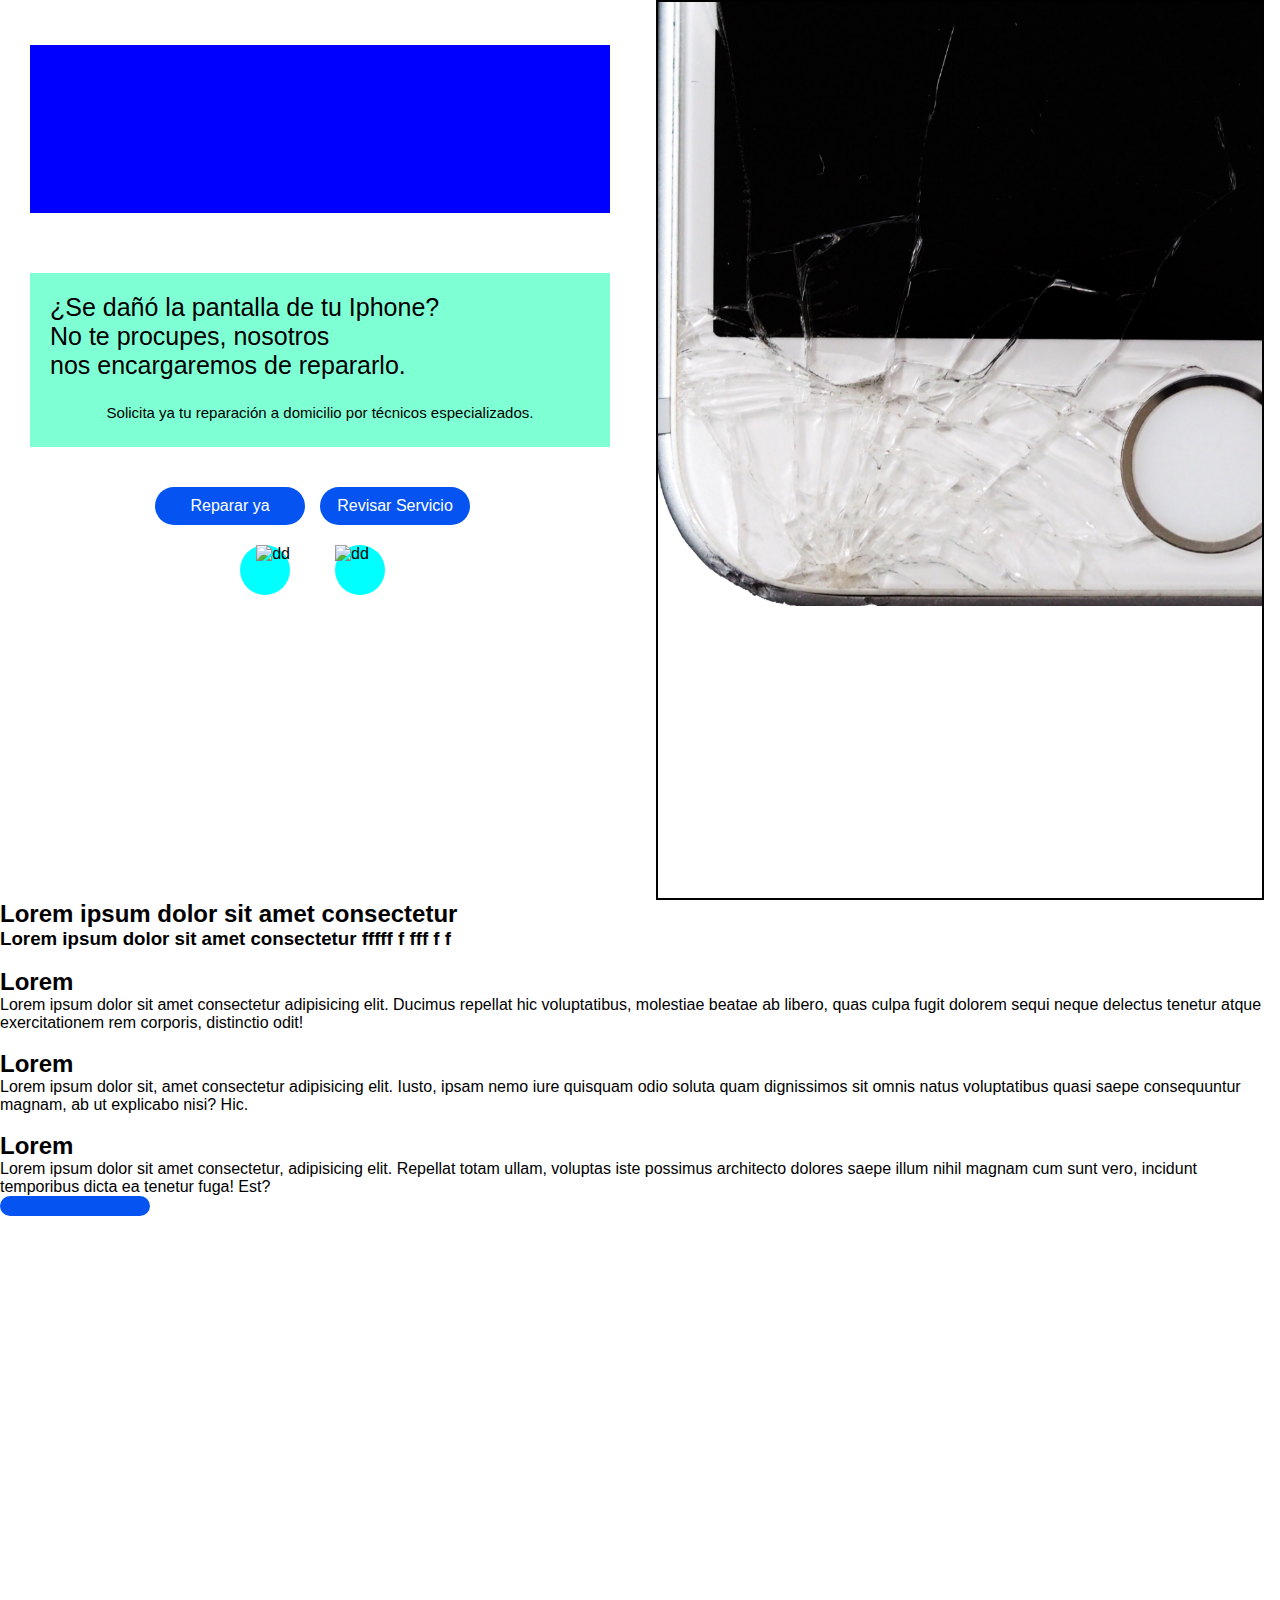
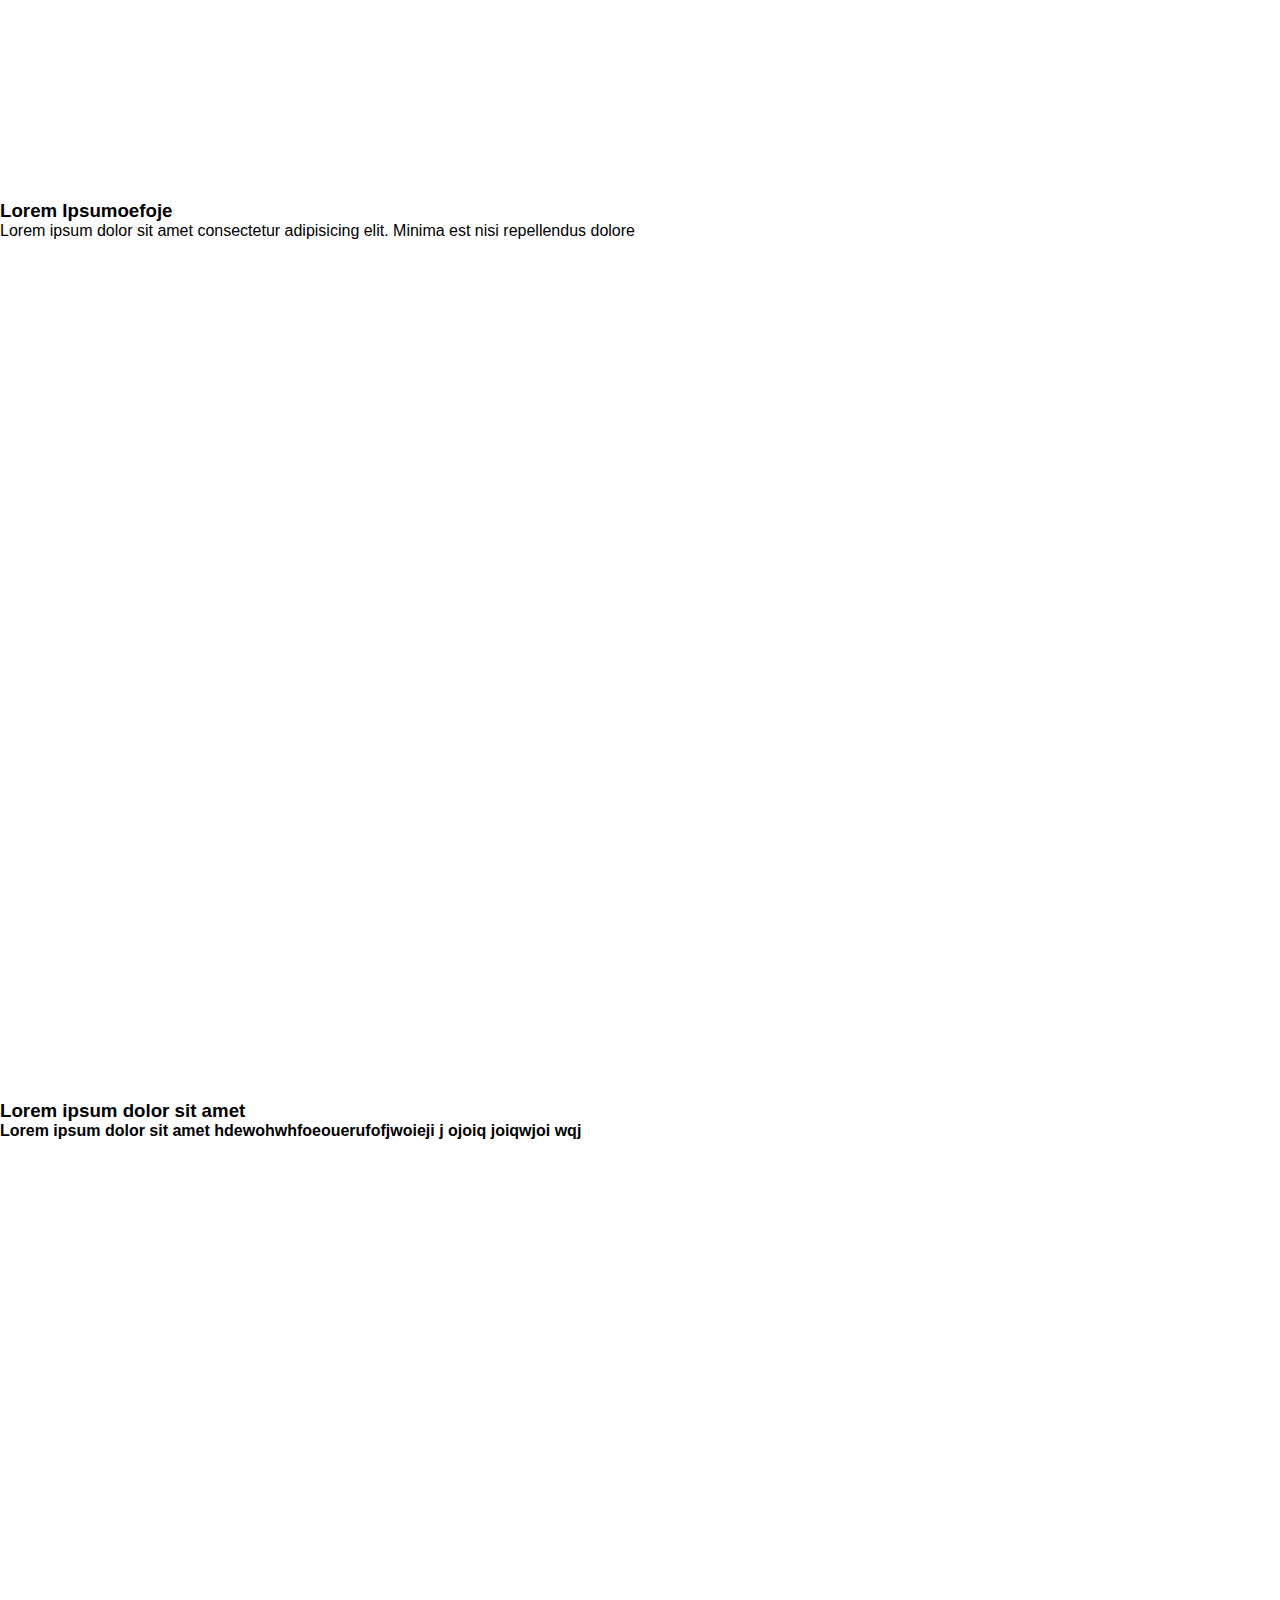
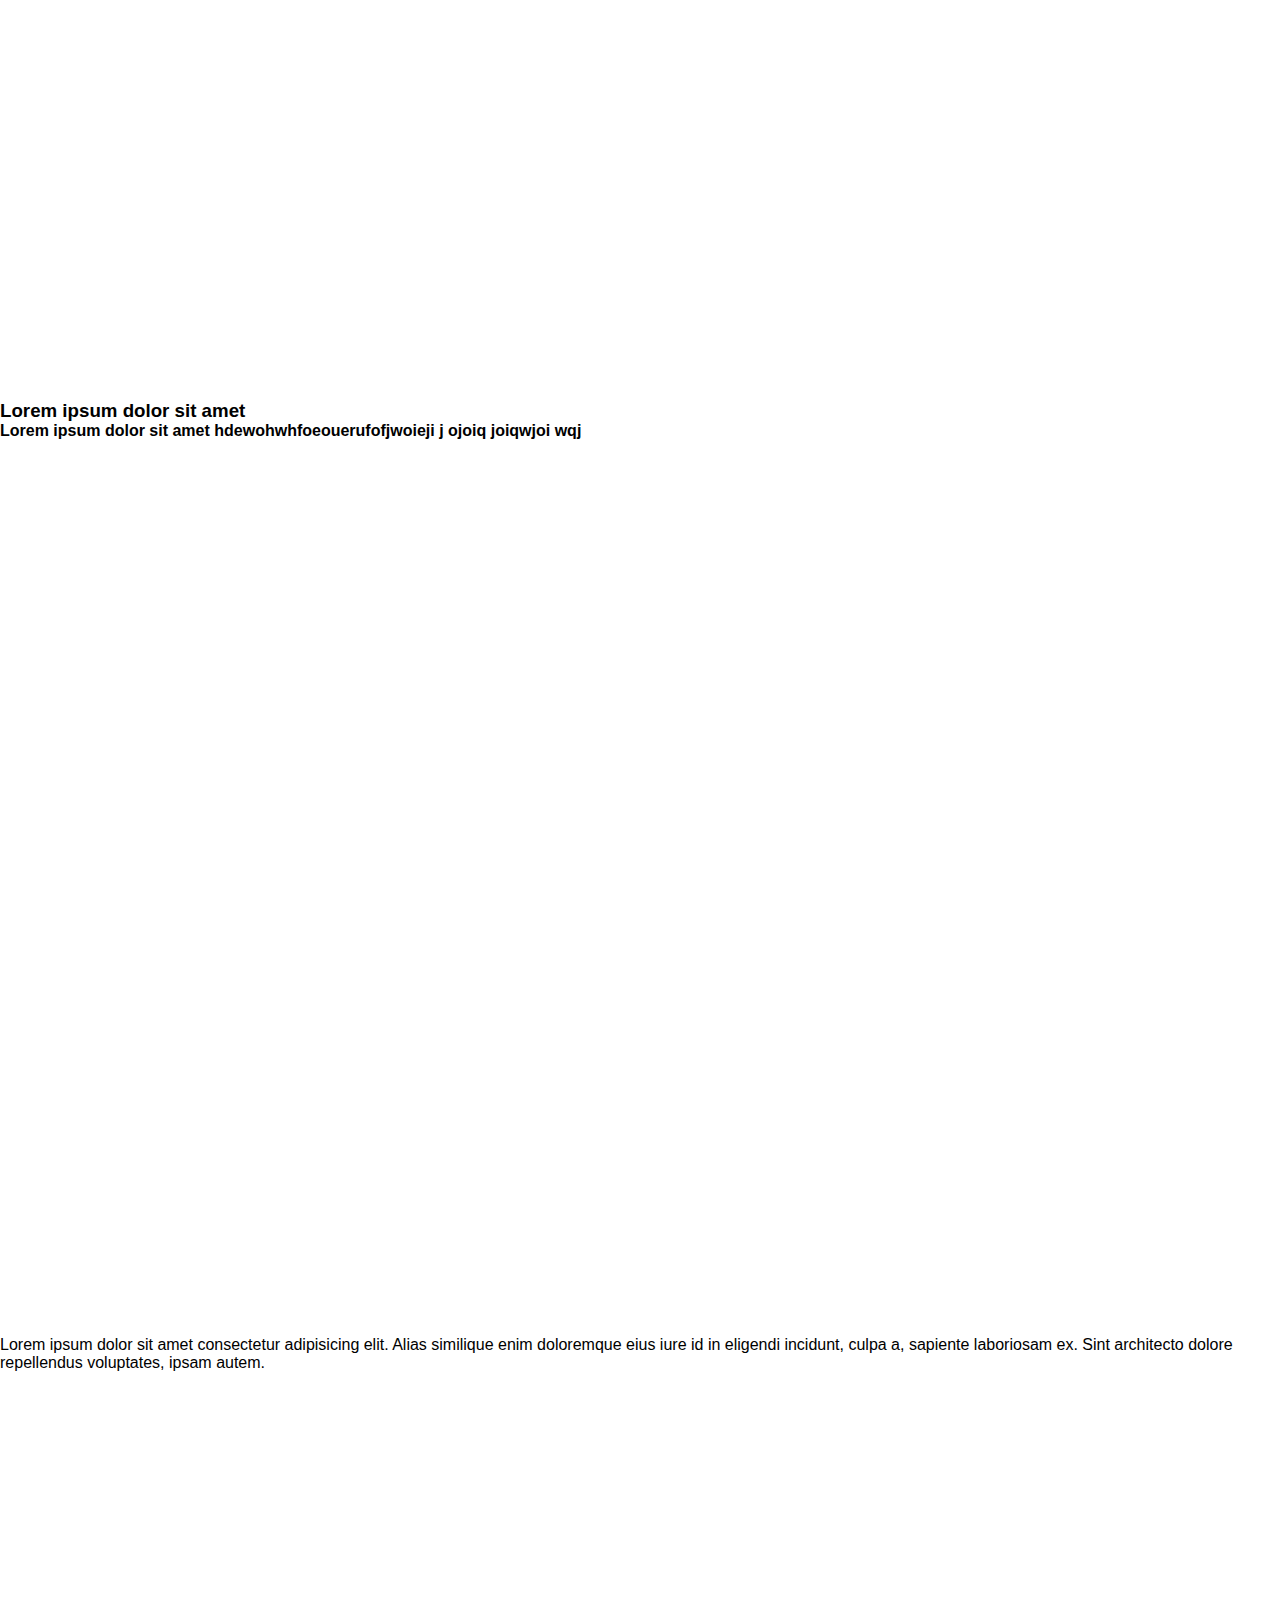
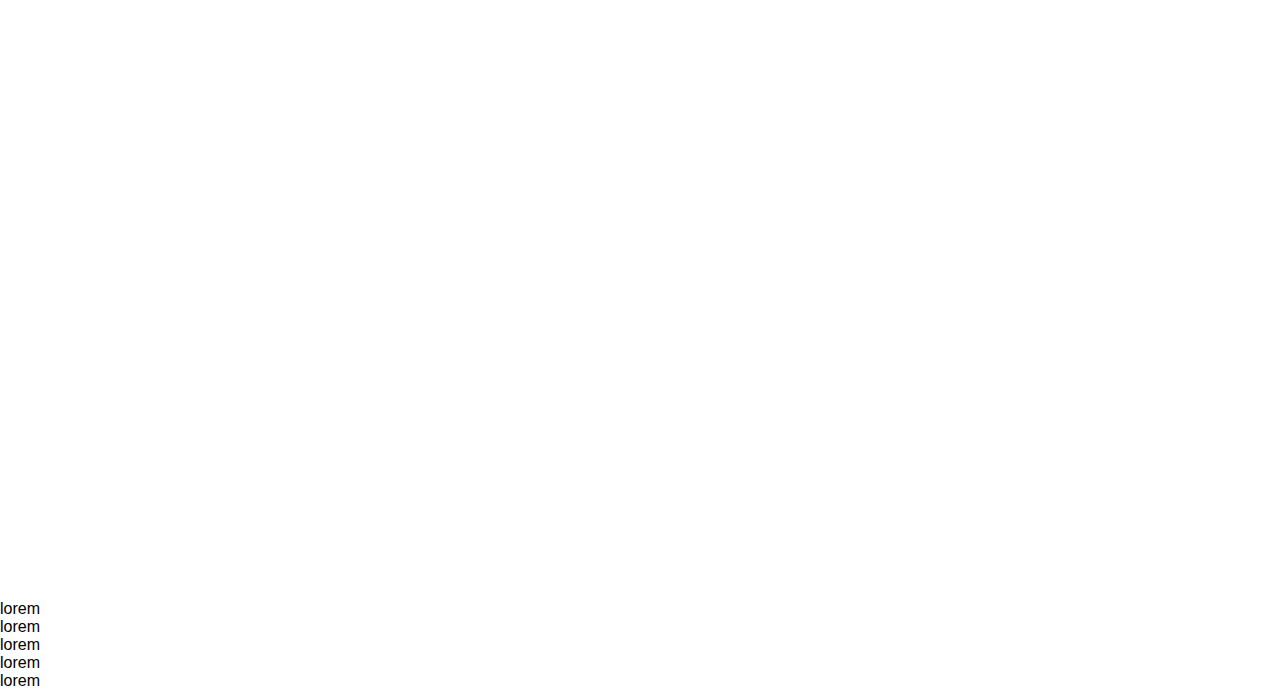
==== index.html @ b8f5bb72 "Maquetación Landing Page" ====
<!DOCTYPE html>
<html lang="en">
<head>
    <meta charset="UTF-8">
    <meta name="viewport" content="width=device-width, initial-scale=1.0">
    <link rel="stylesheet" href="styles/styles.css">
    <title>Document</title>
</head>
<body>
    <main class="main">

        <!--BANNER-->
        <section id="home" class="home">
            <article class="home_texto">
                <div class="logo">
                    <img src="images/RepairExpress_ResourcesStudents/" alt="">
                </div>
                <div class="presentacion">
                    <p>¿Se dañó la pantalla de tu Iphone? <br> No te procupes, nosotros <br> nos encargaremos de repararlo.</p>
                    <br>
                    <p class="letra_pequeña">Solicita ya tu reparación a domicilio por técnicos especializados.</p>
                </div>
                <div class="home_hipervinculos">
                    <div class="hip1">
                        <a href="#">Reparar ya</a>
                        <div><img src="" alt="dd"></div>
                    </div>
                    <div class="hip2">
                        <a href="#">Revisar Servicio</a>
                        <div><img src="" alt="dd"></div>
                    </div>
                </div>
            </article>
            <article class="home_image">
                <div class="iphone_roto_container" >
                    <div class="iphone_roto responsive-image">
                        <img src="images/RepairExpress_ResourcesStudents/iPhoneTransparente.png" alt="Iphone Roto" class="iphone_roto">
                    </div>
                    
                </div>
            </article>
        </section>

        <!--SECCION 2-->
        <section id="steps" class="steps">
            <div class="texto">
                <h2>Lorem ipsum dolor sit amet consectetur </h2>
                <h3>Lorem ipsum dolor sit amet consectetur fffff f fff f f</h3>
            </div>
            <article>
                <div>
                    <div>
                        <div>
                            <img src="" alt="">
                        </div>
                        <h2>Lorem</h2>
                        <p>Lorem ipsum dolor sit amet consectetur adipisicing elit. Ducimus repellat hic voluptatibus, molestiae beatae ab libero, quas culpa fugit dolorem sequi neque delectus tenetur atque exercitationem rem corporis, distinctio odit!</p>
                    </div>
                    <div>
                        <div>
                            <img src="" alt="">
                        </div>
                        <h2>Lorem</h2>
                        <p>Lorem ipsum dolor sit, amet consectetur adipisicing elit. Iusto, ipsam nemo iure quisquam odio soluta quam dignissimos sit omnis natus voluptatibus quasi saepe consequuntur magnam, ab ut explicabo nisi? Hic.</p>
                    </div>
                    <div>
                        <div>
                            <img src="" alt="">
                        </div>
                        <h2>Lorem</h2>
                        <p>Lorem ipsum dolor sit amet consectetur, adipisicing elit. Repellat totam ullam, voluptas iste possimus architecto dolores saepe illum nihil magnam cum sunt vero, incidunt temporibus dicta ea tenetur fuga! Est?</p>
                    </div>
                </div>
                <div>
                    <a href="#"></a>
                </div>
            </article>
        </section>

        <!--SECCION 3-->
        <section id="movil" class="movil">
            <div>
                <h3>Lorem Ipsumoefoje</h3>
                <p>Lorem ipsum dolor sit amet consectetur adipisicing elit. Minima est nisi repellendus dolore</p>
            </div>
        </section>

        <!--SECCION 4-->
        <section id="precios" class="precios">
            <div>
                <h3>Lorem ipsum dolor sit amet</h3>
                <h4>Lorem ipsum dolor sit amet hdewohwhfoeouerufofjwoieji j ojoiq joiqwjoi wqj</h4>
            </div>
            <article>
                <div>
                    <h3></h3>
                    <div><img src="" alt=""></div>
                    <h4></h4>
                    <h3></h3>
                </div>
                <div>
                    <h3></h3>
                    <div><img src="" alt=""></div>
                    <h4></h4>
                    <h3></h3>
                </div>
                <div>
                    <h3></h3>
                    <div><img src="" alt=""></div>
                    <h4></h4>
                    <h3></h3>
                </div>
            </article>
        </section>

        <!--SECCION 5-->
        <section id="dispositivos" class="dispositivos">
            <div>
                <h3>Lorem ipsum dolor sit amet</h3>
                <h4>Lorem ipsum dolor sit amet hdewohwhfoeouerufofjwoieji j ojoiq joiqwjoi wqj</h4>
            </div>
            <article>
                <div>
                    <div><img src="" alt=""></div>
                    <h3></h3>
                </div>
                <div>
                    <div><img src="" alt=""></div>
                    <h3></h3>
                </div>
                <div>
                    <div><img src="" alt=""></div>
                    <h3></h3>
                </div>
            </article>
        </section>

        <!--SECCION 6-->
        <section id="flag" class="flag">
            <div>
                <h3></h3>
            </div>
            <div>
                <div><img src="" alt=""></div>
                <div><img src="" alt=""></div>
            </div>
            <div>
                <p>Lorem ipsum dolor sit amet consectetur adipisicing elit. Alias similique enim doloremque eius iure id in eligendi incidunt, culpa a, sapiente laboriosam ex. Sint architecto dolore repellendus voluptates, ipsam autem.</p>
            </div>
        </section>
        <footer>
            <ul>
                <li>lorem</li>
                <li>lorem</li>
                <li>lorem</li>
                <li>lorem</li>
                <li>lorem</li>
            </ul>
        </footer>
    </main>
    
</body>
</html>
---- styles/styles.css ----
*{
    margin: 0;
    padding: 0;
    box-sizing: border-box;
    font-family: 'Gill Sans', 'Gill Sans MT', Calibri, 'Trebuchet MS', sans-serif;
}
/* Tamaño del main */
.main{
    width: 100%;
    height: 100%;
}

.main section{
    height: 100vh;
}

.home{
    display: grid;
    grid-template-columns: repeat(auto-fit, minmax(350px, 1fr));
}

.home .home_texto{
    margin: 10px;
    padding: 20px;
}

.home_texto .logo{
    background-color: blue;
    height: 20%;
    margin: 15px auto;
    margin-bottom: 60px;
}

.presentacion{
    background-color: aquamarine;
    margin: 20px auto;
    padding: 20px;
}

.presentacion p{
    font-size: 25px;
    line-height: 29px;
}

.presentacion .letra_pequeña {
    text-align: center;
    font-size: 15px;
}

.home_hipervinculos{
    display: flex;
    justify-content: center;
    align-items: center;
    padding: 20px 0px;
}

.home_hipervinculos .hip1 {
    display: flex;
    flex-direction: column;
    align-items: flex-end;
    text-align: right;
}
.home_hipervinculos .hip2{
    padding: 0px 15px;
}



a{
    display: flex;
    flex-direction: column;
    justify-content: right;
    background-color: #0554F2;
    padding: 10px 15px;
    width: 150px;
    margin-bottom: 20px;
    text-align: center;
    border-radius: 30px;

    text-decoration: none;
    color: #fff;
}

.hip1 div, .hip2 div{
    background-color: aqua;
    width: 50px;
    height: 50px;
    margin: 0px 15px;
    border-radius: 50%;
}

.home_image div{
    height: 100%;
    border: 1px solid black;
    
}

.iphone_roto_container {
    width: 95%;
    margin: 0 auto; /* Centra el contenedor horizontalmente */
}

.iphone_roto.responsive-image {
    position: relative;
    width: 100%;
    
    padding-bottom: calc(100% * 0);
    overflow: hidden;
}

.iphone_roto.responsive-image img {
    position: absolute;
    top: 0;
    left: 0;
    width: 100%;
    height: auto;
}

/* Control de imágenes por secciones */


.logo img{
    height: 100%;
}

.hip1 img, .hip2 img{
    height: 100%;
    width: 100%;
}

.iphone_roto{
    width: 95%;
}
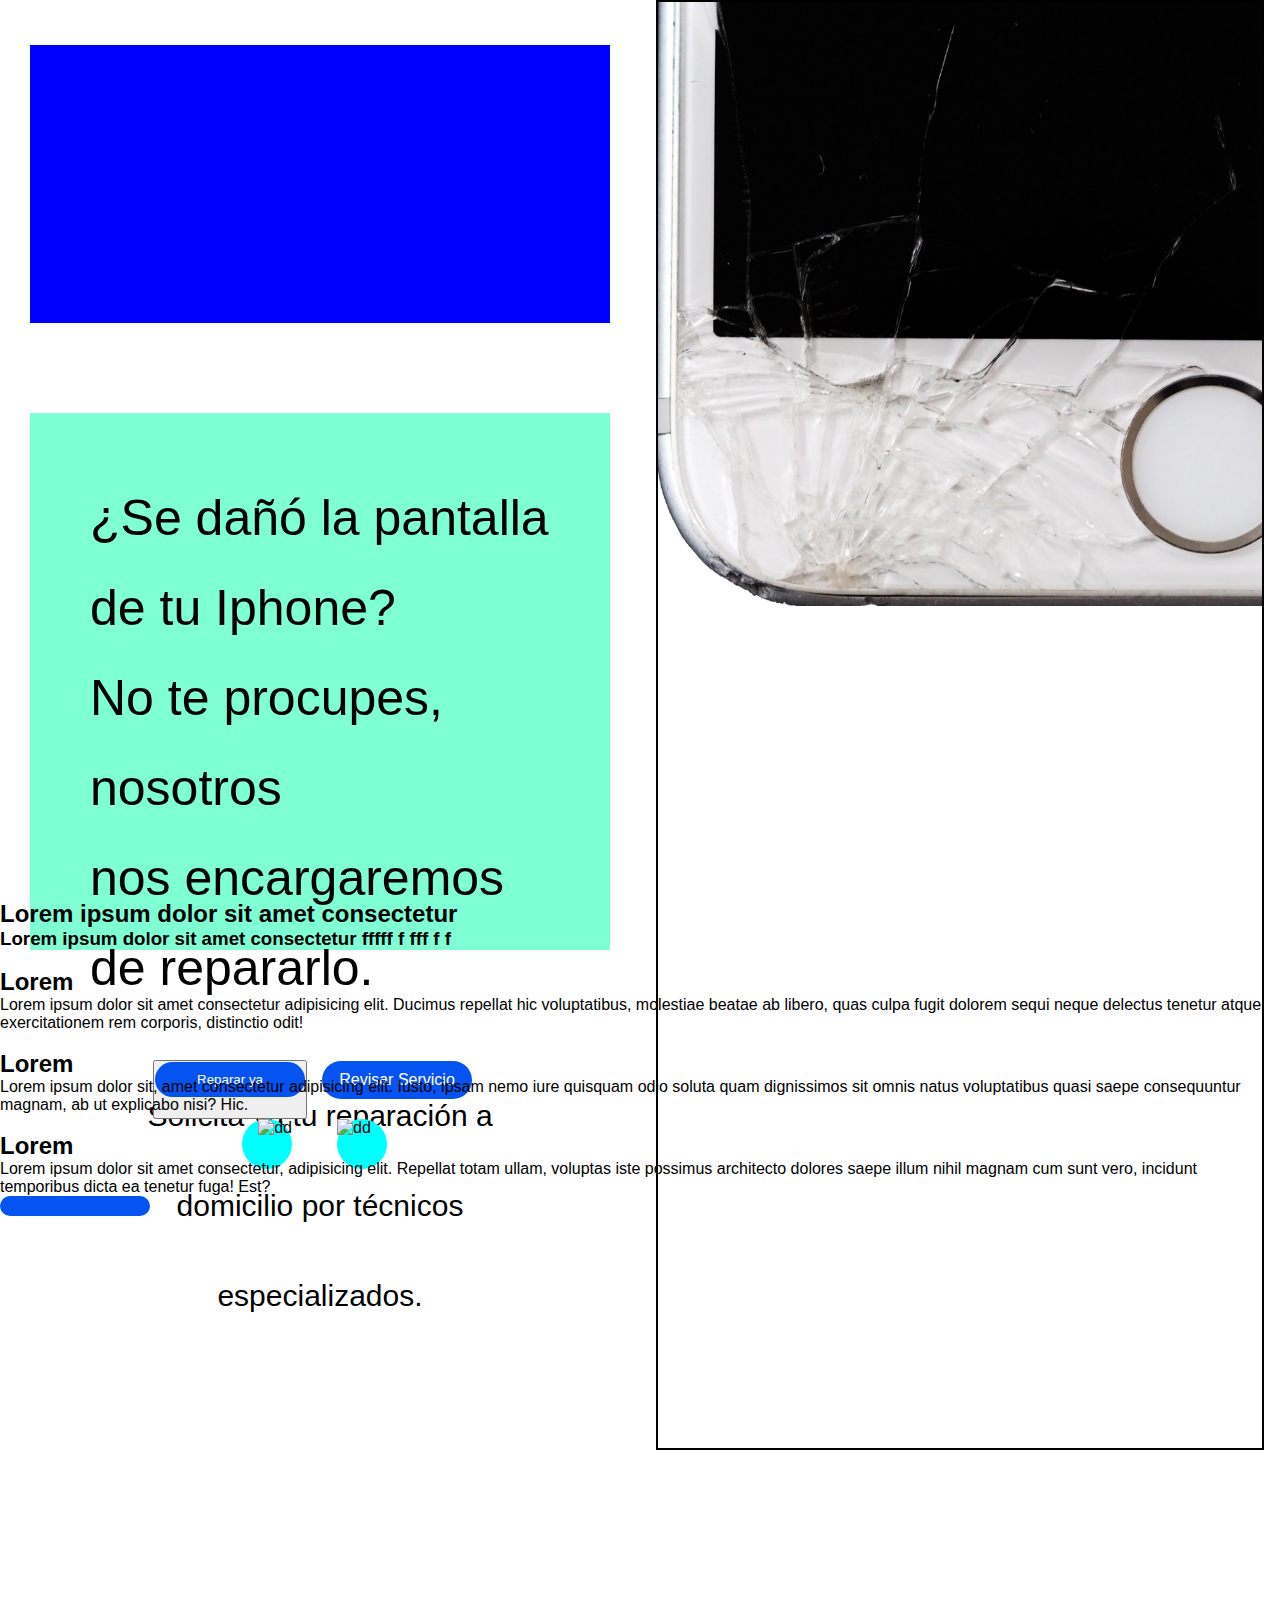
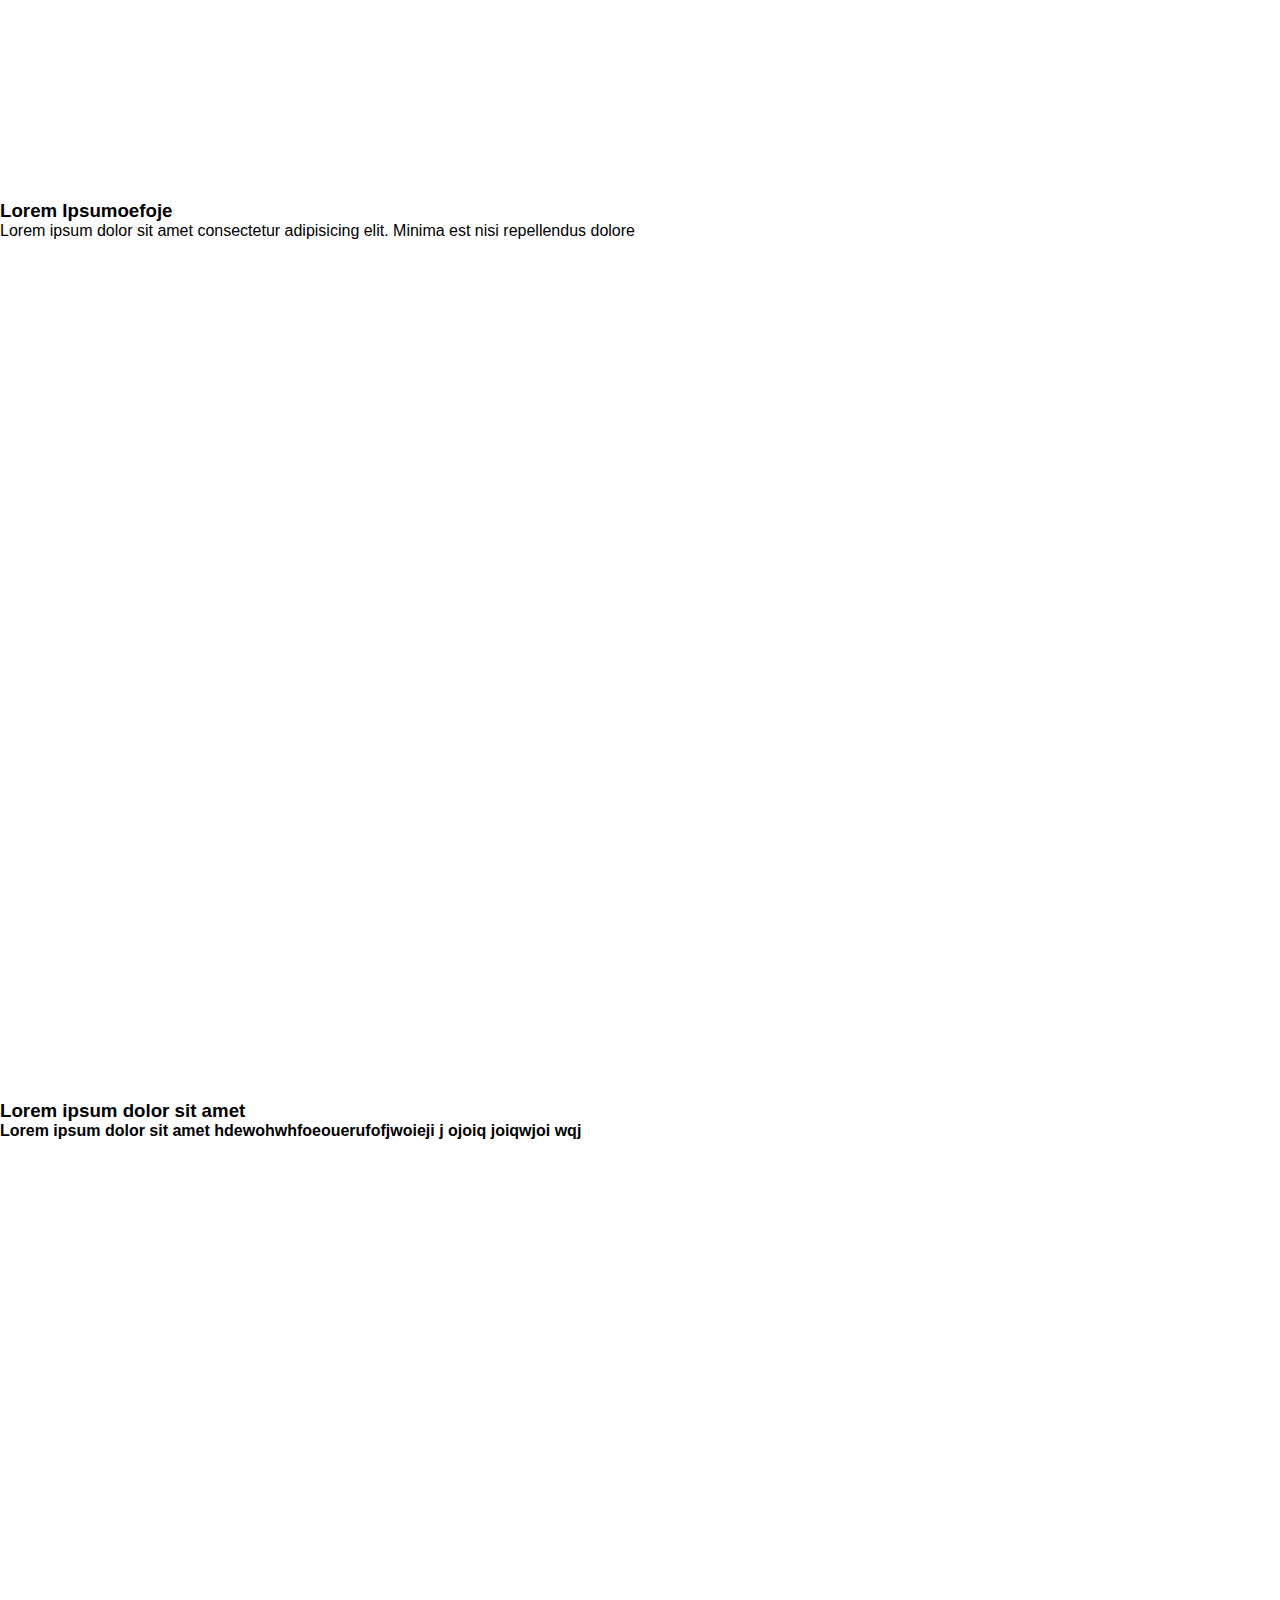
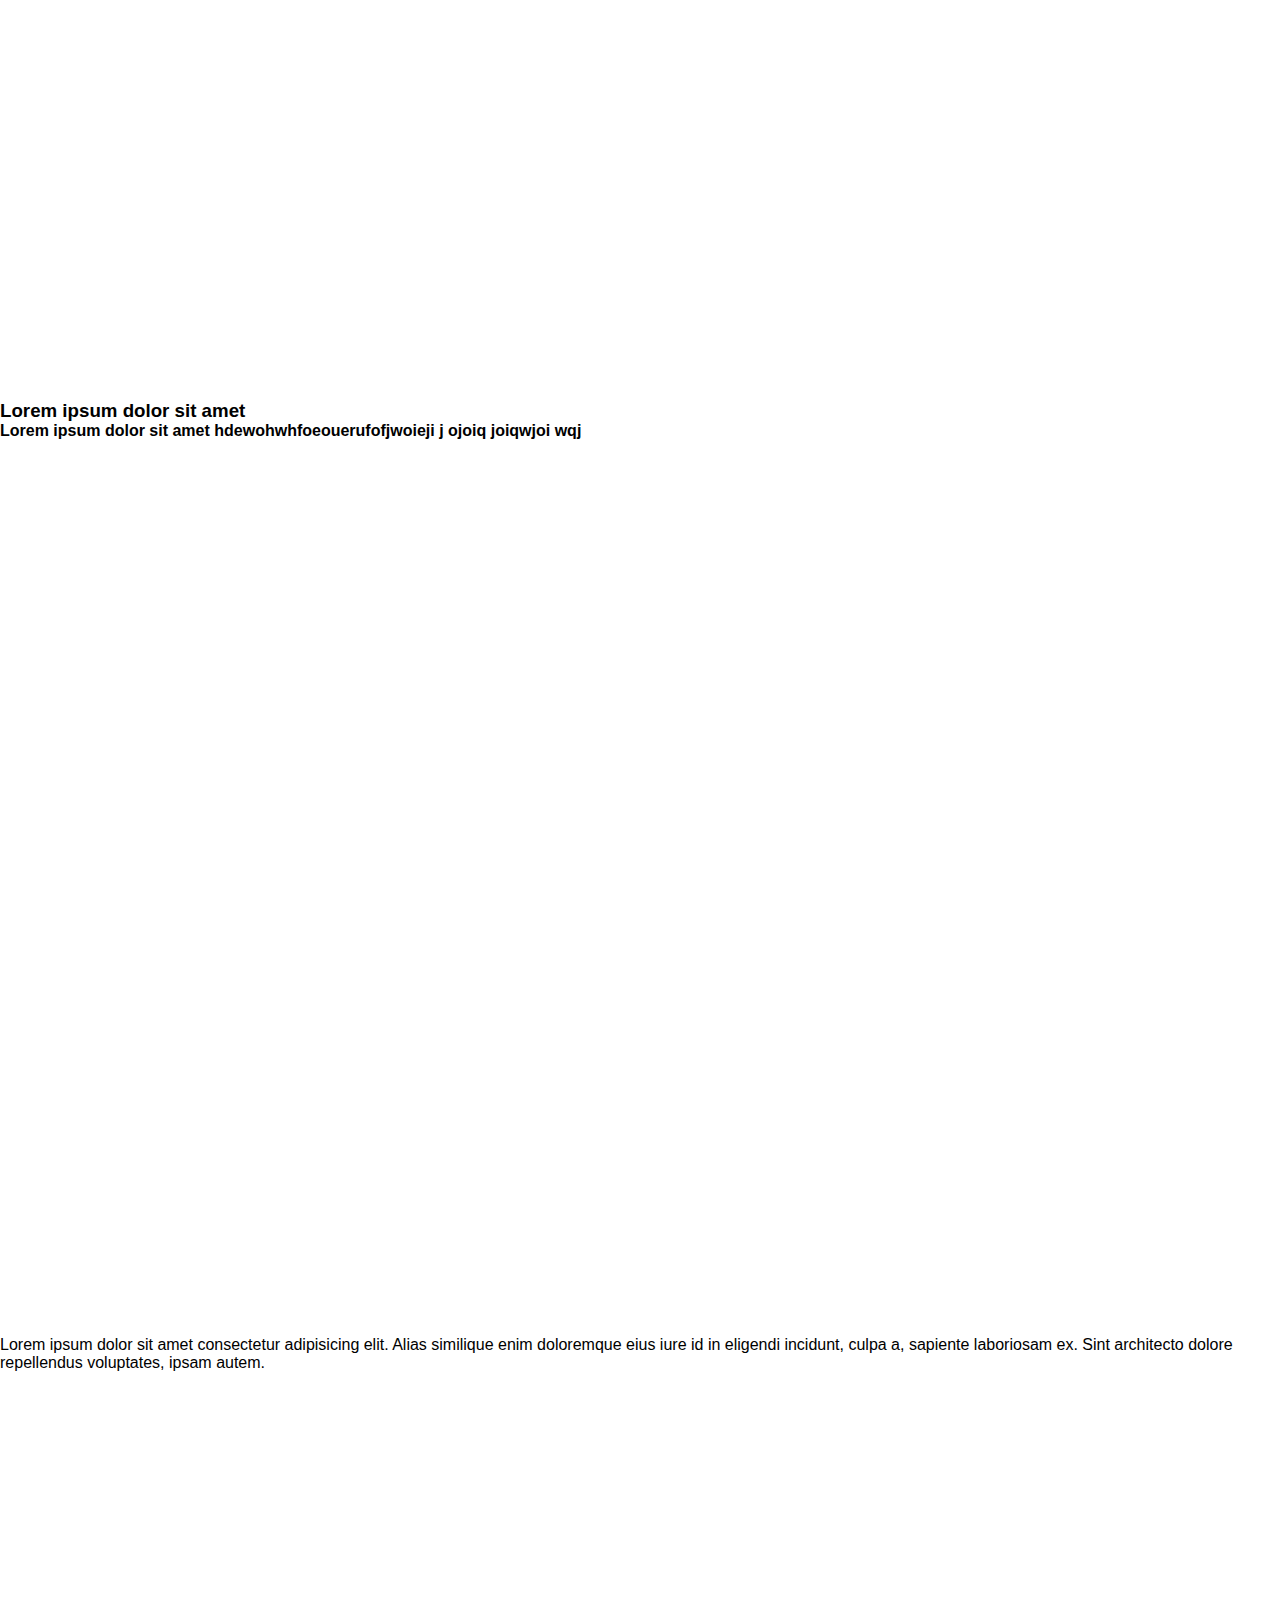
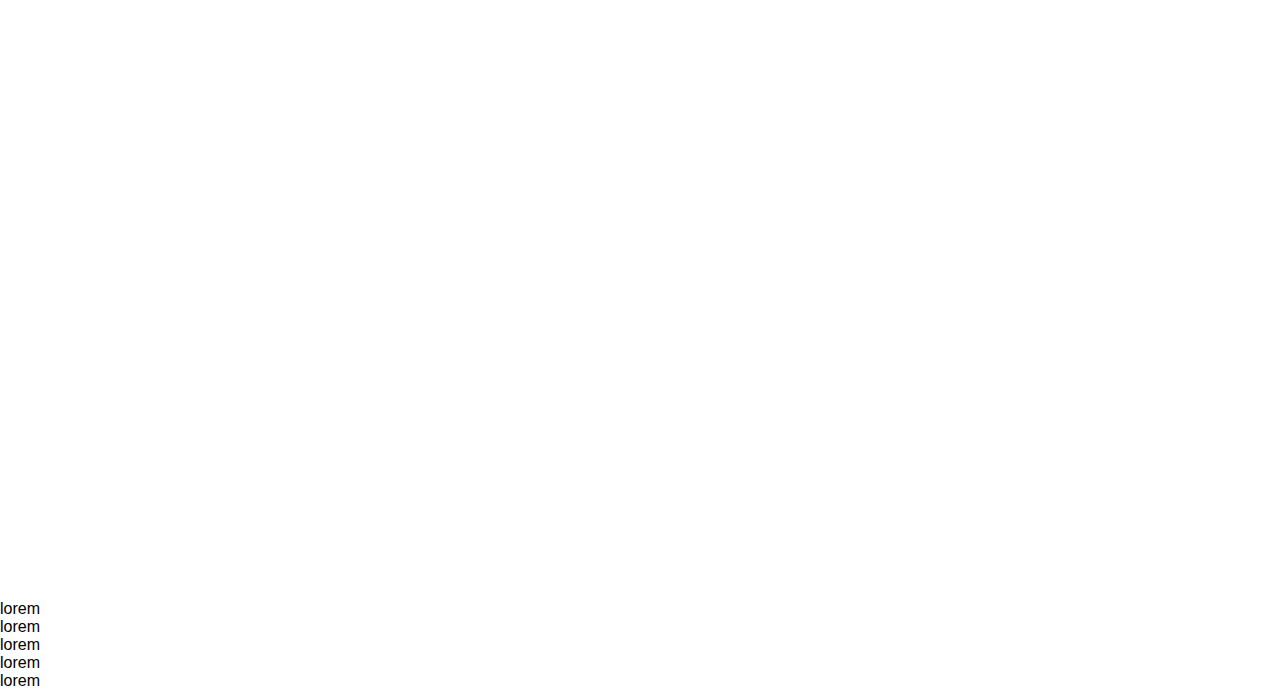
==== commit 0deb0295: "cambios" ====
--- a/index.html
+++ b/index.html
@@ -22,7 +22,8 @@
                 </div>
                 <div class="home_hipervinculos">
                     <div class="hip1">
-                        <a href="#">Reparar ya</a>
+                        <button><a href="#">Reparar ya</a></button>
+                        
                         <div><img src="" alt="dd"></div>
                     </div>
                     <div class="hip2">
--- a/styles/styles.css
+++ b/styles/styles.css
@@ -32,19 +32,23 @@
 }
 
 .presentacion{
+    box-sizing: content-box;
     background-color: aquamarine;
-    margin: 20px auto;
-    padding: 20px;
+    margin: 90px auto;
+    height: 30%;
+    padding: 60px;
+    
 }
 
 .presentacion p{
-    font-size: 25px;
-    line-height: 29px;
+    font-size: 50px;
+    line-height: 90px;
 }
 
 .presentacion .letra_pequeña {
     text-align: center;
-    font-size: 15px;
+    font-size: 30px;
+    padding: 40px;
 }
 
 .home_hipervinculos{
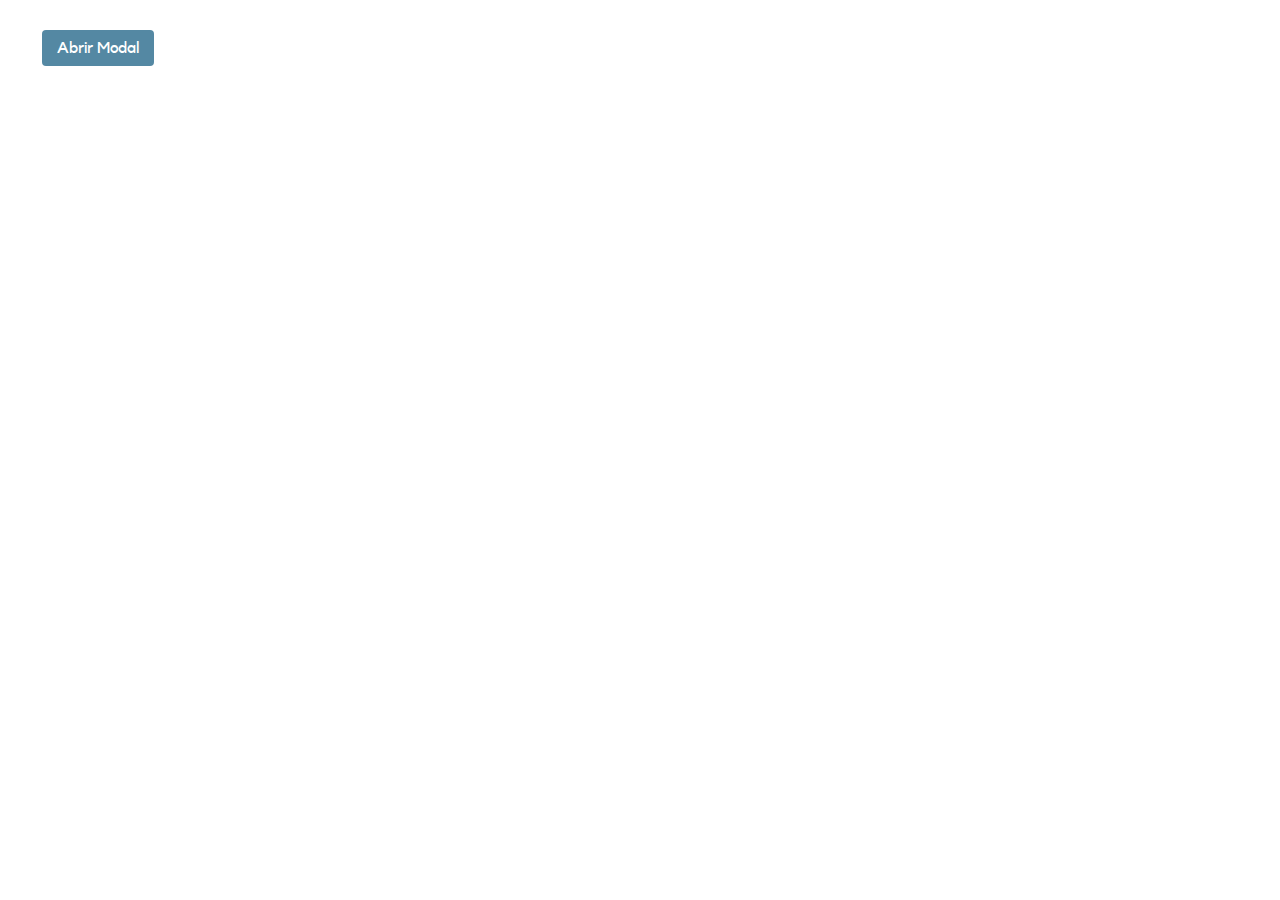
==== commit 8e15d3bb: "popup" ====
--- a/index.html
+++ b/index.html
@@ -4,161 +4,56 @@
     <meta charset="UTF-8">
     <meta name="viewport" content="width=device-width, initial-scale=1.0">
     <link rel="stylesheet" href="styles/styles.css">
+    <link href='https://unpkg.com/boxicons@2.1.4/css/boxicons.min.css' rel='stylesheet'>
     <title>Document</title>
 </head>
 <body>
-    <main class="main">
+    <!-- Boton -->
+    <div class="boton-modal">
+        <label for="btn-modal">
+            Abrir Modal
+        </label>
+    </div>
+    <!-- FIn del boton -->
+    <!-- Ventana modal -->
+    <input type="checkbox" id="btn-modal">
+    <div class="container-modal">
+        <div class="content-modal">
+            <div class="btn-cerrar">
+                <label for="btn-modal"><i class='bx bx-exit' style='color:#080808'  ></i></label>
+            </div>
+            <div class="logo-repair"><img src="images/logo-repair-express.png" alt=""></div>
+            <div><h2>Por favor ingresa tu Repair Express ID</h2></div>
+            <div>
+                <form class="formulario" action="#" method="POST">
+                    <div class="form-group">
+                        <label for="number-id">Repair Express ID:</label>
+                        <input type="text" id="number-id" name="number-id" required>
+                    </div>
+                    <div class="form-group">
+                        <label for="pass">Contraseña:</label>
+                        <input type="password" id="pass" name="password" minlength="8" required />
+                    </div>
+                </form>
+            </div>
+            <div class="buttons">
+                <button><a href="#" class="ingresar">Ingresar</a></button>
+                <button><a href="#" class="registrarse">Registrarse</a></button>
+            </div>
+            <hr>
+            <footer>
+                
+                <h6>También puedes utilizar</h6>
+                <div class="icons">
+                    <div>G</div>
+                    <div>F</div>
+                    <div>A</div>
+                </div>
+            </footer>
+            
+            
 
-        <!--BANNER-->
-        <section id="home" class="home">
-            <article class="home_texto">
-                <div class="logo">
-                    <img src="images/RepairExpress_ResourcesStudents/" alt="">
-                </div>
-                <div class="presentacion">
-                    <p>¿Se dañó la pantalla de tu Iphone? <br> No te procupes, nosotros <br> nos encargaremos de repararlo.</p>
-                    <br>
-                    <p class="letra_pequeña">Solicita ya tu reparación a domicilio por técnicos especializados.</p>
-                </div>
-                <div class="home_hipervinculos">
-                    <div class="hip1">
-                        <button><a href="#">Reparar ya</a></button>
-                        
-                        <div><img src="" alt="dd"></div>
-                    </div>
-                    <div class="hip2">
-                        <a href="#">Revisar Servicio</a>
-                        <div><img src="" alt="dd"></div>
-                    </div>
-                </div>
-            </article>
-            <article class="home_image">
-                <div class="iphone_roto_container" >
-                    <div class="iphone_roto responsive-image">
-                        <img src="images/RepairExpress_ResourcesStudents/iPhoneTransparente.png" alt="Iphone Roto" class="iphone_roto">
-                    </div>
-                    
-                </div>
-            </article>
-        </section>
-
-        <!--SECCION 2-->
-        <section id="steps" class="steps">
-            <div class="texto">
-                <h2>Lorem ipsum dolor sit amet consectetur </h2>
-                <h3>Lorem ipsum dolor sit amet consectetur fffff f fff f f</h3>
-            </div>
-            <article>
-                <div>
-                    <div>
-                        <div>
-                            <img src="" alt="">
-                        </div>
-                        <h2>Lorem</h2>
-                        <p>Lorem ipsum dolor sit amet consectetur adipisicing elit. Ducimus repellat hic voluptatibus, molestiae beatae ab libero, quas culpa fugit dolorem sequi neque delectus tenetur atque exercitationem rem corporis, distinctio odit!</p>
-                    </div>
-                    <div>
-                        <div>
-                            <img src="" alt="">
-                        </div>
-                        <h2>Lorem</h2>
-                        <p>Lorem ipsum dolor sit, amet consectetur adipisicing elit. Iusto, ipsam nemo iure quisquam odio soluta quam dignissimos sit omnis natus voluptatibus quasi saepe consequuntur magnam, ab ut explicabo nisi? Hic.</p>
-                    </div>
-                    <div>
-                        <div>
-                            <img src="" alt="">
-                        </div>
-                        <h2>Lorem</h2>
-                        <p>Lorem ipsum dolor sit amet consectetur, adipisicing elit. Repellat totam ullam, voluptas iste possimus architecto dolores saepe illum nihil magnam cum sunt vero, incidunt temporibus dicta ea tenetur fuga! Est?</p>
-                    </div>
-                </div>
-                <div>
-                    <a href="#"></a>
-                </div>
-            </article>
-        </section>
-
-        <!--SECCION 3-->
-        <section id="movil" class="movil">
-            <div>
-                <h3>Lorem Ipsumoefoje</h3>
-                <p>Lorem ipsum dolor sit amet consectetur adipisicing elit. Minima est nisi repellendus dolore</p>
-            </div>
-        </section>
-
-        <!--SECCION 4-->
-        <section id="precios" class="precios">
-            <div>
-                <h3>Lorem ipsum dolor sit amet</h3>
-                <h4>Lorem ipsum dolor sit amet hdewohwhfoeouerufofjwoieji j ojoiq joiqwjoi wqj</h4>
-            </div>
-            <article>
-                <div>
-                    <h3></h3>
-                    <div><img src="" alt=""></div>
-                    <h4></h4>
-                    <h3></h3>
-                </div>
-                <div>
-                    <h3></h3>
-                    <div><img src="" alt=""></div>
-                    <h4></h4>
-                    <h3></h3>
-                </div>
-                <div>
-                    <h3></h3>
-                    <div><img src="" alt=""></div>
-                    <h4></h4>
-                    <h3></h3>
-                </div>
-            </article>
-        </section>
-
-        <!--SECCION 5-->
-        <section id="dispositivos" class="dispositivos">
-            <div>
-                <h3>Lorem ipsum dolor sit amet</h3>
-                <h4>Lorem ipsum dolor sit amet hdewohwhfoeouerufofjwoieji j ojoiq joiqwjoi wqj</h4>
-            </div>
-            <article>
-                <div>
-                    <div><img src="" alt=""></div>
-                    <h3></h3>
-                </div>
-                <div>
-                    <div><img src="" alt=""></div>
-                    <h3></h3>
-                </div>
-                <div>
-                    <div><img src="" alt=""></div>
-                    <h3></h3>
-                </div>
-            </article>
-        </section>
-
-        <!--SECCION 6-->
-        <section id="flag" class="flag">
-            <div>
-                <h3></h3>
-            </div>
-            <div>
-                <div><img src="" alt=""></div>
-                <div><img src="" alt=""></div>
-            </div>
-            <div>
-                <p>Lorem ipsum dolor sit amet consectetur adipisicing elit. Alias similique enim doloremque eius iure id in eligendi incidunt, culpa a, sapiente laboriosam ex. Sint architecto dolore repellendus voluptates, ipsam autem.</p>
-            </div>
-        </section>
-        <footer>
-            <ul>
-                <li>lorem</li>
-                <li>lorem</li>
-                <li>lorem</li>
-                <li>lorem</li>
-                <li>lorem</li>
-            </ul>
-        </footer>
-    </main>
-    
+        </div>
+    </div>
 </body>
 </html>--- a/styles/styles.css
+++ b/styles/styles.css
@@ -1,137 +1,192 @@
+@font-face {
+    font-family: "kollet";
+    src: url(../font/Kollektif.ttf);
+}
+
 *{
     margin: 0;
     padding: 0;
     box-sizing: border-box;
-    font-family: 'Gill Sans', 'Gill Sans MT', Calibri, 'Trebuchet MS', sans-serif;
-}
-/* Tamaño del main */
-.main{
-    width: 100%;
-    height: 100%;
+    font-family: "kollet";
 }
 
-.main section{
-    height: 100vh;
+body{
+    background-color: "efefef";
 }
 
-.home{
-    display: grid;
-    grid-template-columns: repeat(auto-fit, minmax(350px, 1fr));
+.boton-modal{
+    padding: 40px;
+    background-color: #fff;
 }
 
-.home .home_texto{
-    margin: 10px;
-    padding: 20px;
+.boton-modal label{
+    padding: 10px 15px;
+    background-color: #5488a3;
+    color: #fff;
+    border-radius: 4px;
+    cursor: pointer;
+    transition: all 300ms ease;
 }
 
-.home_texto .logo{
-    background-color: blue;
-    height: 20%;
-    margin: 15px auto;
-    margin-bottom: 60px;
+.boton-modal label:hover{
+    background-color: #185E83;
 }
 
-.presentacion{
-    box-sizing: content-box;
-    background-color: aquamarine;
-    margin: 90px auto;
-    height: 30%;
-    padding: 60px;
-    
+#btn-modal{
+    display: none;
 }
 
-.presentacion p{
-    font-size: 50px;
-    line-height: 90px;
+.container-modal{
+    width: 100%;
+    height: 100vh;
+    position: fixed;
+    top: 0; left: 0;
+    background-color: rgba(144, 148, 150, 0.8);
+    display: none;
+    justify-content: center;
+    align-items: center;
+    z-index: 100;
 }
 
-.presentacion .letra_pequeña {
-    text-align: center;
-    font-size: 30px;
-    padding: 40px;
+#btn-modal:checked ~ .container-modal{
+    display: flex;
 }
 
-.home_hipervinculos{
+.content-modal{
+    width: 500px;
+    max-width: 60%; /* Cambiado para que el pop-up no ocupe toda la pantalla */
+    max-height: 100%; /* Agregado para limitar la altura */
+    padding: 20px;
+    background-color: #fff;
+    border-radius: 30px;
+    box-sizing: border-box;
+    overflow: auto;
+}
+
+.content-modal h2{
+    margin-bottom: 5px;
+    text-align: center;
+    font-size: 18px;
+}
+
+
+.content-modal .btn-cerrar{
+    width: 100%;
+    margin-top: 15px;
+    display: flex;
+    justify-content: flex-end;
+}
+
+.content-modal .btn-cerrar label{
+    padding: 10px 15px;
+    background-color: #ffffff;
+    color: #fff;
+    border-radius: 4px;
+    cursor: pointer;
+    transition: all 300ms ease;
+}
+
+.content-modal .btn-cerrar label:hover{
+    background-color: #185E83;
+}
+
+.formulario {
+    display: grid;
+    gap: 10px;
+    max-width: 480px;
+    margin: 0 auto;
+    padding: 20px;
+    padding-top: 10px;
+    border-radius: 30x;
+    background-color: #ffffff;
+}
+
+.form-group {
+    display: flex;
+    flex-direction: column;
+    font-size: 12px;
+}
+
+.buttons{
     display: flex;
     justify-content: center;
     align-items: center;
-    padding: 20px 0px;
 }
 
-.home_hipervinculos .hip1 {
+button a{
+    color: #fff;
+    text-decoration: none;
+    font-size: 16px
+}
+
+input,
+select{
+    padding: 12px;
+    border: 2px solid #ccc;
+    border-radius: 30px;
+}
+
+button {
+    width: 40%;
+    height: 40px;
+    padding: 0px 15px;
+    margin: 0px 15px;
+    cursor: pointer;
+    background-color: #0050f5;
+    color: white;
+    border: none;
+    border-radius: 30px;
+}
+
+button:hover {
+    background-color: #45a049;
+    /* Color del hover */
+}
+
+label{
+    margin: 5px 2px;
+}
+
+footer{
+    margin: 10px;
     display: flex;
     flex-direction: column;
-    align-items: flex-end;
-    text-align: right;
-}
-.home_hipervinculos .hip2{
-    padding: 0px 15px;
+    justify-content: center;
+    align-items: center;
 }
 
+hr{
+    margin-top: 20px;
+    border-color: #fbfffb;
 
+}
 
-a{
+footer .icons{
+    display: flex;
+    flex-direction: row;
+    margin: 10px;
+    justify-content: space-between;
+}
+
+footer .icons div{
+    border: 1px solid black;
+    margin: 10px;
+    height: 40px;
+    width: 40px;
+    border-radius: 50%;
+    text-align: center;
+}
+
+.content-modal .logo-repair{
+    height: 80px;
+    margin: 10px;
     display: flex;
     flex-direction: column;
-    justify-content: right;
-    background-color: #0554F2;
-    padding: 10px 15px;
-    width: 150px;
-    margin-bottom: 20px;
-    text-align: center;
-    border-radius: 30px;
-
-    text-decoration: none;
-    color: #fff;
+    align-items: center;
+    justify-content: center;
 }
 
-.hip1 div, .hip2 div{
-    background-color: aqua;
-    width: 50px;
-    height: 50px;
-    margin: 0px 15px;
-    border-radius: 50%;
-}
-
-.home_image div{
-    height: 100%;
-    border: 1px solid black;
-    
-}
-
-.iphone_roto_container {
-    width: 95%;
-    margin: 0 auto; /* Centra el contenedor horizontalmente */
-}
-
-.iphone_roto.responsive-image {
-    position: relative;
-    width: 100%;
-    
-    padding-bottom: calc(100% * 0);
+.logo-repair img{
+    width: 180px;
     overflow: hidden;
-}
-
-.iphone_roto.responsive-image img {
-    position: absolute;
-    top: 0;
-    left: 0;
-    width: 100%;
-    height: auto;
-}
-
-/* Control de imágenes por secciones */
-
-
-.logo img{
-    height: 100%;
-}
-
-.hip1 img, .hip2 img{
-    height: 100%;
-    width: 100%;
-}
-
-.iphone_roto{
-    width: 95%;
 }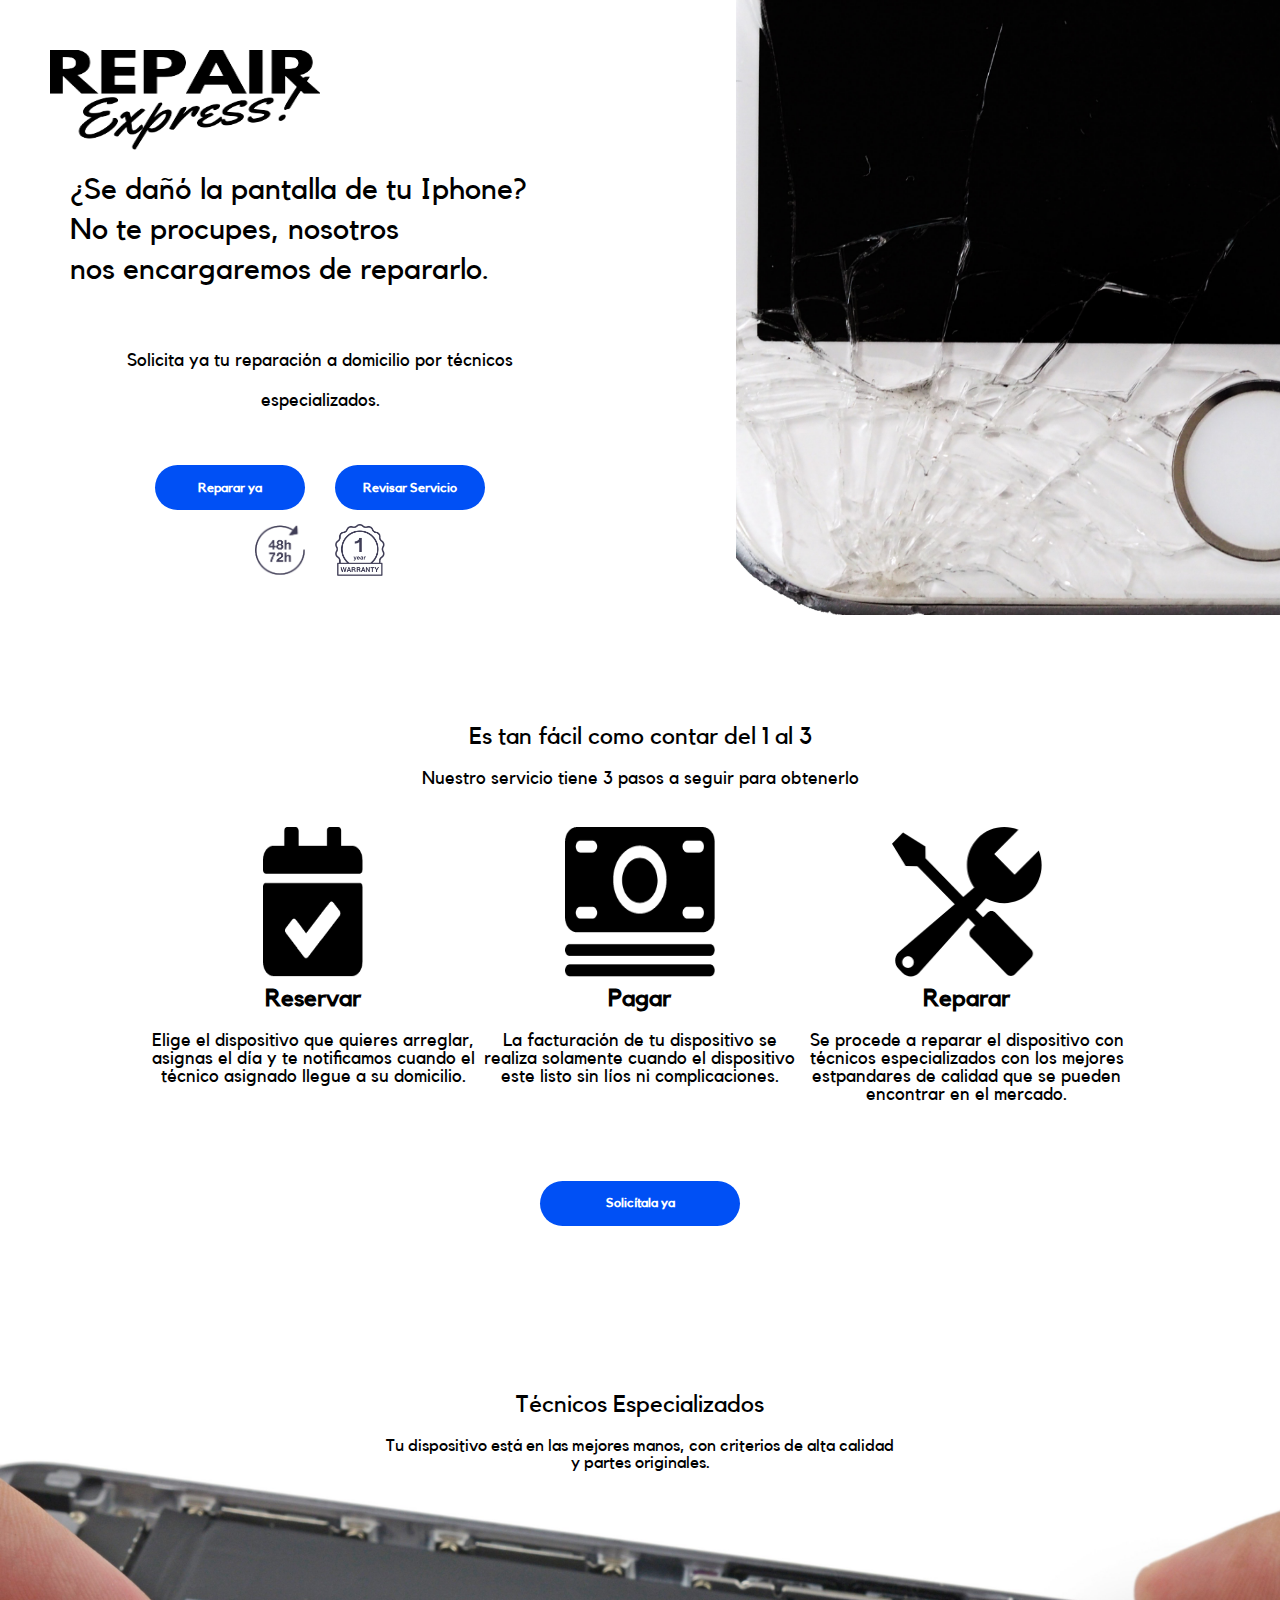
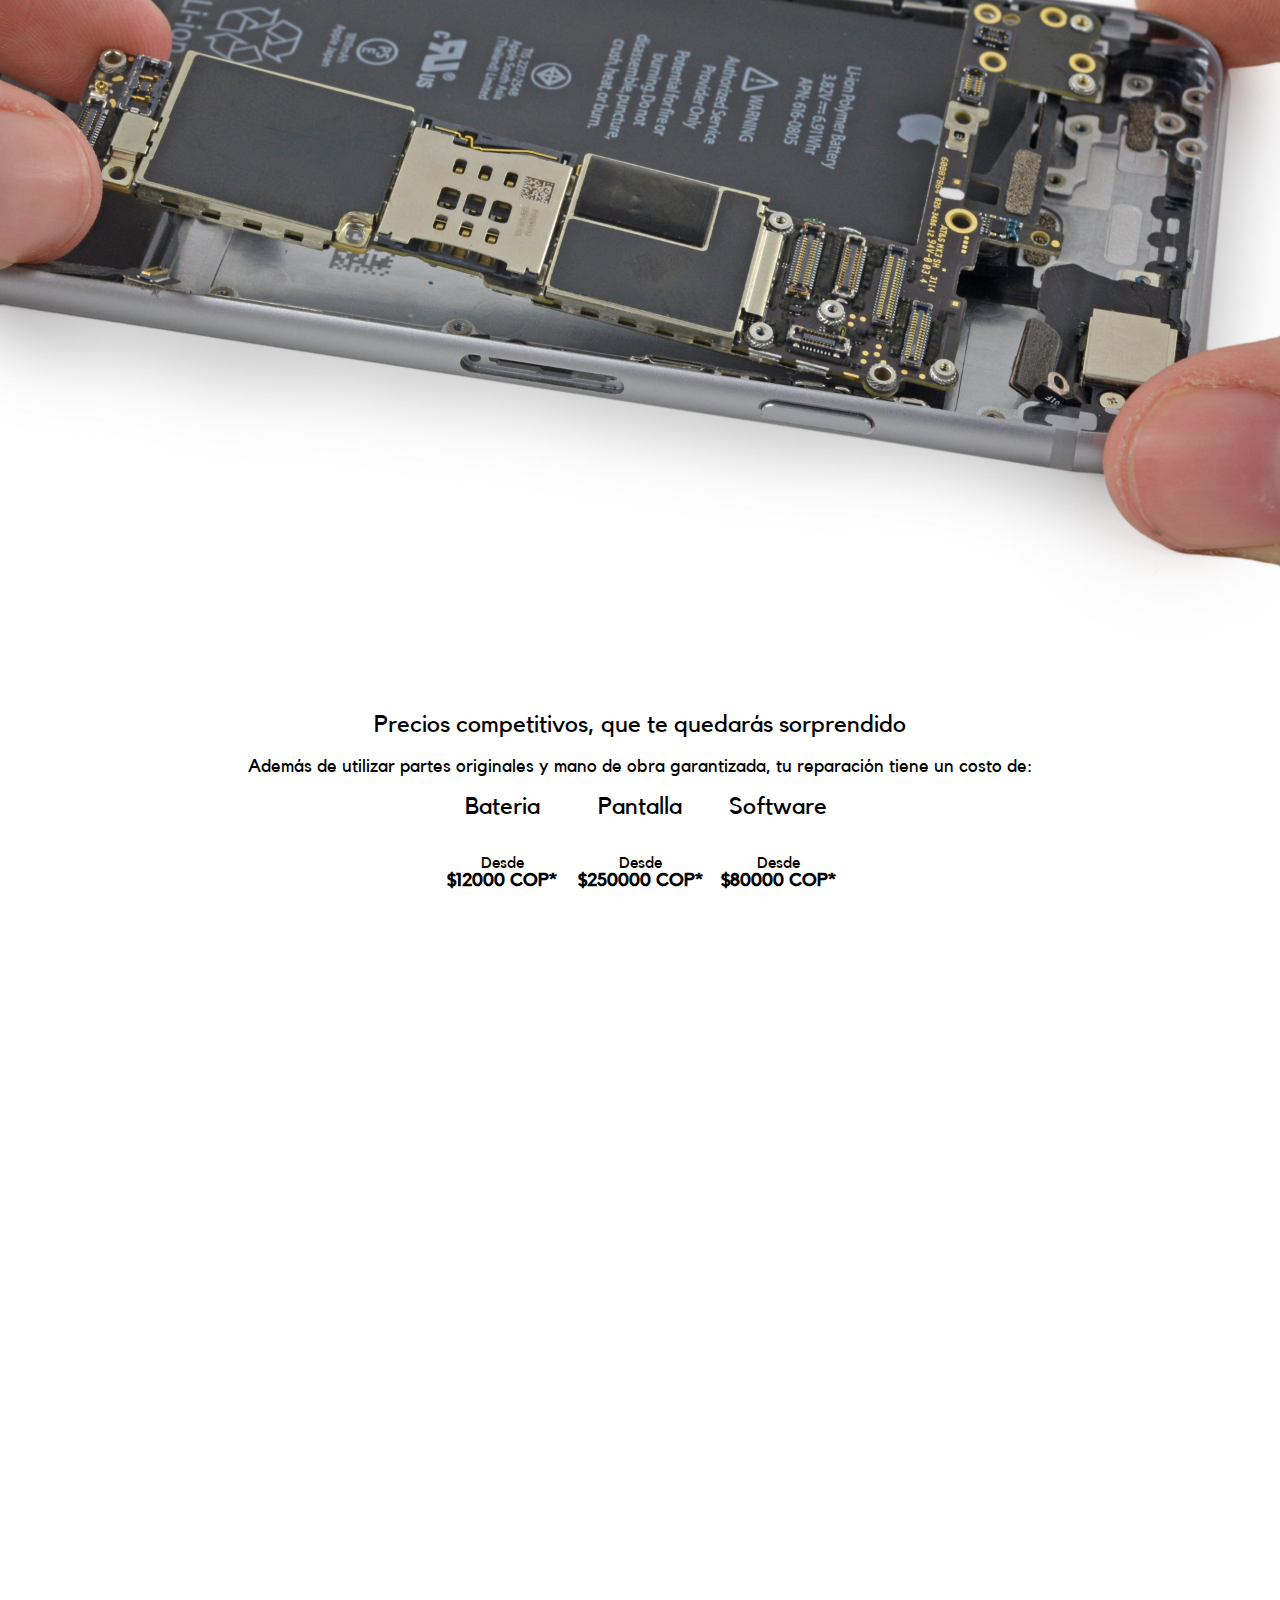
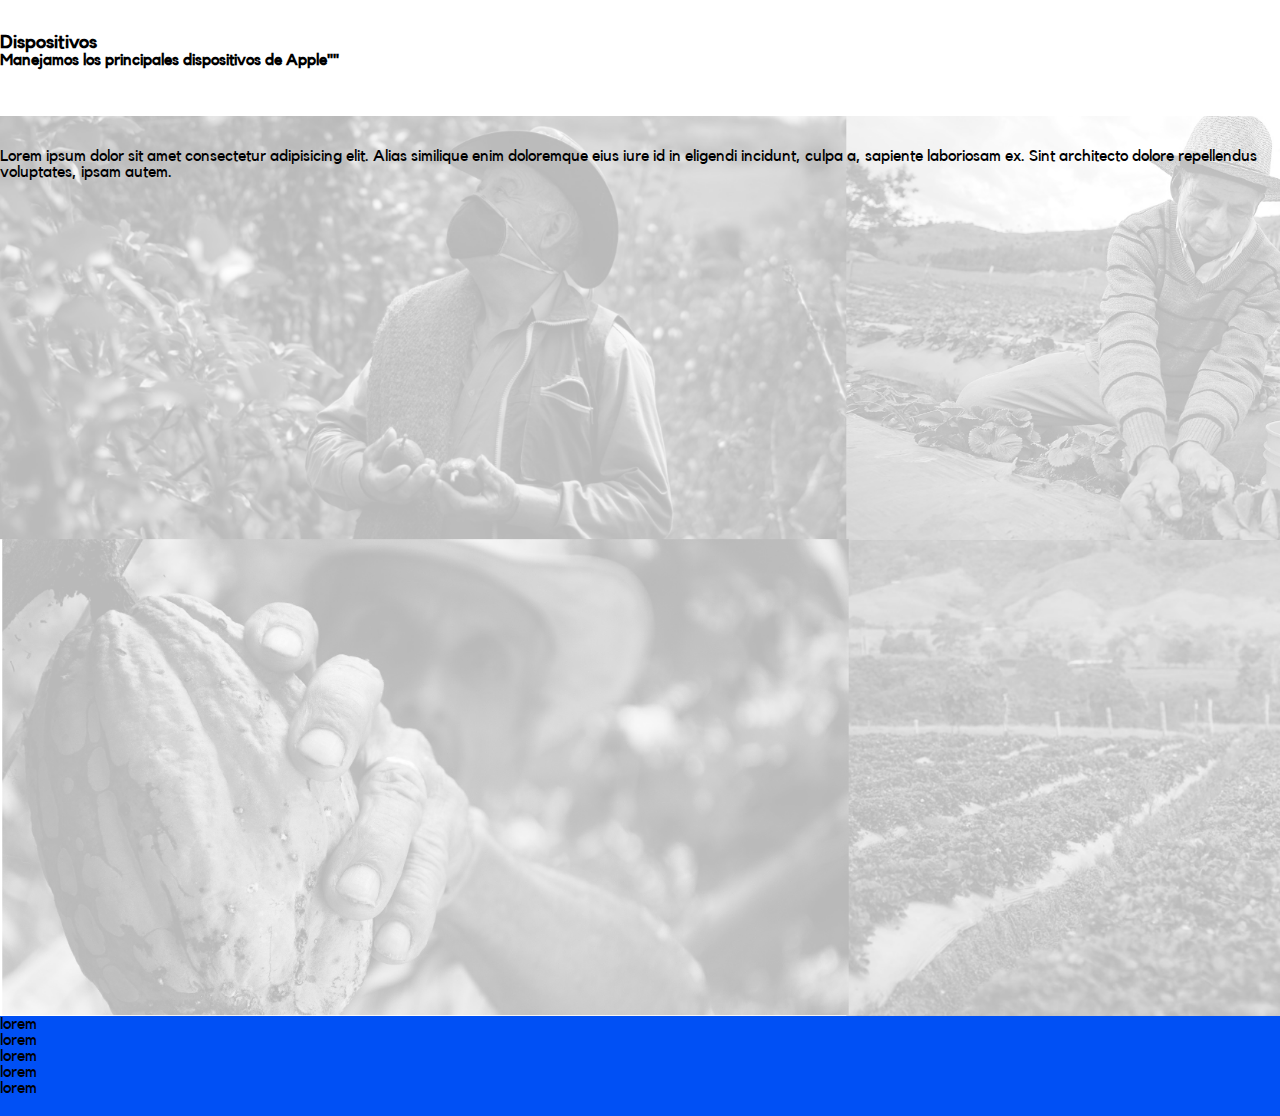
==== commit a904ef4f: "Landing Update" ====
--- a/index.html
+++ b/index.html
@@ -4,56 +4,160 @@
     <meta charset="UTF-8">
     <meta name="viewport" content="width=device-width, initial-scale=1.0">
     <link rel="stylesheet" href="styles/styles.css">
-    <link href='https://unpkg.com/boxicons@2.1.4/css/boxicons.min.css' rel='stylesheet'>
     <title>Document</title>
 </head>
 <body>
-    <!-- Boton -->
-    <div class="boton-modal">
-        <label for="btn-modal">
-            Abrir Modal
-        </label>
-    </div>
-    <!-- FIn del boton -->
-    <!-- Ventana modal -->
-    <input type="checkbox" id="btn-modal">
-    <div class="container-modal">
-        <div class="content-modal">
-            <div class="btn-cerrar">
-                <label for="btn-modal"><i class='bx bx-exit' style='color:#080808'  ></i></label>
+    <main class="main">
+
+        <!--BANNER-->
+        <section id="home" class="home">
+            <article class="home_texto">
+                <div class="logo">
+                    <img src="images/RepairExpress_ResourcesStudents/LogoNegro.png" alt="">
+                </div>
+                <div class="presentacion">
+                    <p>¿Se dañó la pantalla de tu Iphone? <br> No te procupes, nosotros <br> nos encargaremos de repararlo.</p>
+                    <br>
+                    <p class="letra_pequeña">Solicita ya tu reparación a domicilio por técnicos especializados.</p>
+                </div>
+                <div class="home_hipervinculos">
+                    <div class="hip1">
+                        <button><a href="#">Reparar ya</a></button>
+                        <div class="icons"><img src="images/RepairExpress_ResourcesStudents/Imagen 1.png" alt="dd"></div>
+                    </div>
+                    <div class="hip2">
+                        <button><a href="#">Revisar Servicio</a></button>
+                        <div class="icons"><img src="images/RepairExpress_ResourcesStudents/Imagen 2.png" alt="dd"></div>
+                    </div>
+                </div>
+            </article>
+            <article class="home_image">
+                <div class="iphone_roto_container" >
+                    <div class="iphone_roto responsive-image">
+                        <img src="images/RepairExpress_ResourcesStudents/iPhoneTransparente.png" alt="Iphone Roto" class="iphone_roto">
+                    </div>
+                    
+                </div>
+            </article>
+        </section>
+
+        <!--SECCION 2-->
+        <section id="steps" class="steps">
+            <div class="texto">
+                <h2>Es tan fácil como contar del 1 al 3</h2>
+                <h5>Nuestro servicio tiene 3 pasos a seguir para obtenerlo</h5>
             </div>
-            <div class="logo-repair"><img src="images/logo-repair-express.png" alt=""></div>
-            <div><h2>Por favor ingresa tu Repair Express ID</h2></div>
+            <article >
+                <div class="pasos">
+                    <div>
+                        <div class="img reservar">
+                            <img src="images/RepairExpress_ResourcesStudents/Icon awesome-calendar-check.png" alt="">
+                        </div>
+                        <h2>Reservar</h2>
+                        <p>Elige el dispositivo que quieres arreglar, asignas el día y te notificamos cuando el técnico asignado llegue a su domicilio.</p>
+                    </div>
+                    <div>
+                        <div class="img">
+                            <img src="images/RepairExpress_ResourcesStudents/Icon ionic-ios-cash.png" alt="">
+                        </div>
+                        <h2>Pagar</h2>
+                        <p>La facturación de tu dispositivo se realiza solamente cuando el dispositivo este listo sin líos ni complicaciones.</p>
+                    </div>
+                    <div>
+                        <div class="img">
+                            <img src="images/RepairExpress_ResourcesStudents/Icon metro-tools.png" alt="">
+                        </div>
+                        <h2>Reparar</h2>
+                        <p>Se procede a reparar el dispositivo con técnicos especializados con los mejores estpandares de calidad que se pueden encontrar en el mercado.</p>
+                    </div>
+                </div>
+                <div class="button">
+                    <button><a href="#">Solicítala ya</a></button>
+                </div>
+            </article>
+        </section>
+
+        <!--SECCION 3-->
+        <section id="movil" class="movil">
+            <div class="texto">
+                <h2>Técnicos Especializados</h2>
+                <p>Tu dispositivo está en las mejores manos, con criterios de alta calidad <br> y partes originales.</p>
+            </div>
+        </section>
+
+        <!--SECCION 4-->
+        <section id="precios" class="precios">
             <div>
-                <form class="formulario" action="#" method="POST">
-                    <div class="form-group">
-                        <label for="number-id">Repair Express ID:</label>
-                        <input type="text" id="number-id" name="number-id" required>
-                    </div>
-                    <div class="form-group">
-                        <label for="pass">Contraseña:</label>
-                        <input type="password" id="pass" name="password" minlength="8" required />
-                    </div>
-                </form>
+                <h2>Precios competitivos, que te quedarás sorprendido</h2>
+                <h4>Además de utilizar partes originales y mano de obra garantizada, tu reparación tiene un costo de:</h4>
             </div>
-            <div class="buttons">
-                <button><a href="#" class="ingresar">Ingresar</a></button>
-                <button><a href="#" class="registrarse">Registrarse</a></button>
+            <article class="costos">
+                <div>
+                    <h2>Bateria</h2>
+                    <div><img src="" alt=""></div>
+                    <p>Desde</p>
+                    <h3>$12000 COP*</h3>
+                </div>
+                <div>
+                    <h2>Pantalla</h2>
+                    <div><img src="" alt=""></div>
+                    <p>Desde</p>
+                    <h3>$250000 COP*</h3>
+                </div>
+                <div>
+                    <h2>Software</h2>
+                    <div><img src="" alt=""></div>
+                    <p>Desde</p>
+                    <h3>$80000 COP*</h3>
+                </div>
+            </article>
+        </section>
+
+        <!--SECCION 5-->
+        <section id="dispositivos" class="dispositivos">
+            <div class="texto">
+                <h3>Dispositivos</h3>
+                <h4>Manejamos los principales dispositivos de Apple""</h4>
             </div>
-            <hr>
-            <footer>
-                
-                <h6>También puedes utilizar</h6>
-                <div class="icons">
-                    <div>G</div>
-                    <div>F</div>
-                    <div>A</div>
+            <article>
+                <div>
+                    <div><img src="" alt=""></div>
+                    <h3></h3>
                 </div>
-            </footer>
-            
-            
+                <div>
+                    <div><img src="" alt=""></div>
+                    <h3></h3>
+                </div>
+                <div>
+                    <div><img src="" alt=""></div>
+                    <h3></h3>
+                </div>
+            </article>
+        </section>
 
-        </div>
-    </div>
+        <!--SECCION 6-->
+        <section id="flag" class="flag">
+            <div>
+                <h3></h3>
+            </div>
+            <div>
+                <div><img src="" alt=""></div>
+                <div><img src="" alt=""></div>
+            </div>
+            <div>
+                <p>Lorem ipsum dolor sit amet consectetur adipisicing elit. Alias similique enim doloremque eius iure id in eligendi incidunt, culpa a, sapiente laboriosam ex. Sint architecto dolore repellendus voluptates, ipsam autem.</p>
+            </div>
+        </section>
+        <footer>
+            <ul>
+                <li>lorem</li>
+                <li>lorem</li>
+                <li>lorem</li>
+                <li>lorem</li>
+                <li>lorem</li>
+            </ul>
+        </footer>
+    </main>
+    
 </body>
 </html>--- a/styles/styles.css
+++ b/styles/styles.css
@@ -10,183 +10,270 @@
     font-family: "kollet";
 }
 
-body{
-    background-color: "efefef";
-}
-
-.boton-modal{
-    padding: 40px;
-    background-color: #fff;
-}
-
-.boton-modal label{
-    padding: 10px 15px;
-    background-color: #5488a3;
-    color: #fff;
-    border-radius: 4px;
-    cursor: pointer;
-    transition: all 300ms ease;
-}
-
-.boton-modal label:hover{
-    background-color: #185E83;
-}
-
-#btn-modal{
-    display: none;
-}
-
-.container-modal{
+.home {
+    display: grid;
+    grid-template-columns: 1fr 1fr; /* Divide en dos columnas de igual ancho */
+}
+
+/* Estilos para la segunda columna (imagen) */
+.home_image {
+    display: flex;
+    align-items: flex-end; /* Alinea la imagen en la parte inferior */
+    padding: 0 0px 20px 0; /* Añade padding a la derecha y abajo, ajusta según necesites */
+}
+
+/* Estilos para la imagen en la segunda columna */
+.iphone_roto_container {
     width: 100%;
-    height: 100vh;
-    position: fixed;
-    top: 0; left: 0;
-    background-color: rgba(144, 148, 150, 0.8);
-    display: none;
-    justify-content: center;
-    align-items: center;
-    z-index: 100;
-}
-
-#btn-modal:checked ~ .container-modal{
-    display: flex;
-}
-
-.content-modal{
-    width: 500px;
-    max-width: 60%; /* Cambiado para que el pop-up no ocupe toda la pantalla */
-    max-height: 100%; /* Agregado para limitar la altura */
-    padding: 20px;
-    background-color: #fff;
-    border-radius: 30px;
-    box-sizing: border-box;
-    overflow: auto;
-}
-
-.content-modal h2{
-    margin-bottom: 5px;
-    text-align: center;
-    font-size: 18px;
-}
-
-
-.content-modal .btn-cerrar{
+    height: 100%;
+    display: flex;
+    justify-content: flex-end; /* Alinea la imagen a la derecha */
+    align-items: flex-start; /* Alinea la imagen en la parte inferior */
+    /* Agrega padding en la parte superior */
+}
+
+.iphone_roto.responsive-image {
+    position: relative;
+    width: 85%; /* Ajusta el tamaño de la imagen según lo necesites */
+    height: 100%;
+    padding-bottom: calc(100% * 0.8); /* Establece un padding-bottom proporcional para mantener la relación de aspecto */
+    overflow: hidden;
+}
+
+.iphone_roto.responsive-image img {
+    position: absolute;
+    top: 0;
+    right: 0; /* Alinea la imagen a la derecha */
     width: 100%;
-    margin-top: 15px;
-    display: flex;
+    height: 100%;
+    object-fit: cover; /* Asegura que la imagen cubra todo el espacio */
+}
+
+.home_texto{
+    padding: 50px;
+}
+
+.presentacion{
+    margin: 20px;
+    font-size: 30px;
+    line-height: 40px;
+}
+
+.presentacion .letra_pequeña{
+    margin: 10px;
+    font-size: 18px;
+    text-align: center;
+}
+
+.home_hipervinculos{
+    display: grid;
+    grid-template-columns: 1fr 1fr;
+}
+
+.home_hipervinculos .hip1{
+    margin: 10px;
+    display: flex;
+    flex-direction: column;
     justify-content: flex-end;
-}
-
-.content-modal .btn-cerrar label{
-    padding: 10px 15px;
-    background-color: #ffffff;
-    color: #fff;
-    border-radius: 4px;
-    cursor: pointer;
-    transition: all 300ms ease;
-}
-
-.content-modal .btn-cerrar label:hover{
-    background-color: #185E83;
-}
-
-.formulario {
-    display: grid;
-    gap: 10px;
-    max-width: 480px;
-    margin: 0 auto;
-    padding: 20px;
-    padding-top: 10px;
-    border-radius: 30x;
-    background-color: #ffffff;
-}
-
-.form-group {
-    display: flex;
-    flex-direction: column;
-    font-size: 12px;
-}
-
-.buttons{
-    display: flex;
-    justify-content: center;
-    align-items: center;
-}
-
-button a{
-    color: #fff;
-    text-decoration: none;
-    font-size: 16px
-}
-
-input,
-select{
-    padding: 12px;
-    border: 2px solid #ccc;
-    border-radius: 30px;
-}
-
-button {
-    width: 40%;
-    height: 40px;
-    padding: 0px 15px;
-    margin: 0px 15px;
+    align-items: flex-end;
+}
+
+.home_hipervinculos .hip2{
+    margin: 10px;
+    display: flex;
+    flex-direction: column;
+    justify-content: flex-start;
+    align-items: flex-start;
+}
+
+button{
     cursor: pointer;
     background-color: #0050f5;
-    color: white;
     border: none;
     border-radius: 30px;
-}
-
-button:hover {
-    background-color: #45a049;
-    /* Color del hover */
-}
-
-label{
-    margin: 5px 2px;
-}
+    width: 60%;
+    height: 45px;
+}
+
+.home_hipervinculos button{
+    padding: 0px 15px;
+    margin: 15px 5px;
+}
+
+a{
+    text-decoration: none;
+    color: #fff;
+    font-weight: 600;
+}
+
+ .icons{
+    height: 50px;
+    width: 50px;
+    border-radius: 50%;
+    text-align: center;
+    margin: auto 5px;
+    display: flex;
+    align-items: center;
+    justify-content: center;
+}
+
+.icons img{
+    width: 100%;
+}
+
+.home_texto .logo{
+    height: 100px;
+}
+
+.home_texto .logo img{
+    width: 50%;
+    height: 100%;
+}
+
+/* SECCION 2 ESTILOS */
+
+.steps{
+    padding: 50px;
+    display: flex;
+    flex-direction: column;
+    justify-content: center;
+    align-items: center;
+}
+
+.steps .pasos{
+    display: grid;
+    grid-template-columns: 1fr 1fr 1fr;
+}
+
+.pasos h2, .pasos p{
+    text-align: center;
+}
+
+.button{
+    height: 200px;
+    display: flex;
+    align-items: center;
+    justify-content: center;
+}
+
+.button button{
+    width: 200px;
+}
+
+.texto h2{
+    margin: 20px 0px;
+    text-align: center;
+}
+
+.texto h5{
+    text-align: center;
+    font-size: 18px;
+    font-weight: lighter;
+}
+
+.pasos h2{
+    margin-bottom: 20px;
+}
+
+.pasos p{
+    font-size: 18px;
+}
+
+.pasos .img{
+    margin-top: 40px;
+    margin-bottom: 10px;
+
+    height: 150px;
+    display: flex;
+    flex-direction: column;
+    align-items: center;
+}
+
+.pasos img{
+    height: 100%;
+    width: 150px;
+}
+
+.reservar img{
+    height: 100%;
+    width: 100px;
+}
+
+.pasos{
+    padding-left: 100px;
+    padding-right: 100px;
+}
+
+/* SECCION 3 */
+
+.movil{
+    height: 100vh;
+    background-image: url(/images/RepairExpress_ResourcesStudents/FZIyxxiPx6APvjtD.full.png);
+    background-size: cover;
+    background-repeat: no-repeat;
+}
+
+.movil .texto{
+    z-index: 100;
+    display: flex;
+    flex-direction: column;
+    align-items: center;
+    text-align: center;
+}
+
+.texto h2{
+    padding-top: 20px;
+    font-weight: lighter;
+}
+
+.texto p{
+    font-size: 17px;
+}
+
+/* SECCION 4 */
+
+.precios{
+    height: 100vh;
+    display: flex;
+    flex-direction: column;
+    align-items: center;
+    text-align: center;
+
+    margin: 40px;
+}
+
+.precios div h2{
+    padding: 20px;
+    font-weight: lighter;
+}
+
+.precios div h4{
+    font-weight: lighter;
+    font-size: 18px;
+}
+
+
+.precios .costos{
+    display: grid;
+    grid-template-columns: 1fr 1fr 1fr;
+}
+
+/* SECCION 5 */
+
+
+
+/* SECCION 6 */
+
+.flag{
+    height: 100vh;
+    background-image: url(/images/RepairExpress_ResourcesStudents/Campesinos.png);
+    background-size: cover;
+    background-repeat: no-repeat;
+}
+
+/* FOOTER */
 
 footer{
-    margin: 10px;
-    display: flex;
-    flex-direction: column;
-    justify-content: center;
-    align-items: center;
-}
-
-hr{
-    margin-top: 20px;
-    border-color: #fbfffb;
-
-}
-
-footer .icons{
-    display: flex;
-    flex-direction: row;
-    margin: 10px;
-    justify-content: space-between;
-}
-
-footer .icons div{
-    border: 1px solid black;
-    margin: 10px;
-    height: 40px;
-    width: 40px;
-    border-radius: 50%;
-    text-align: center;
-}
-
-.content-modal .logo-repair{
-    height: 80px;
-    margin: 10px;
-    display: flex;
-    flex-direction: column;
-    align-items: center;
-    justify-content: center;
-}
-
-.logo-repair img{
-    width: 180px;
-    overflow: hidden;
+    height: 100px;
+    background-color: #0050f5;
 }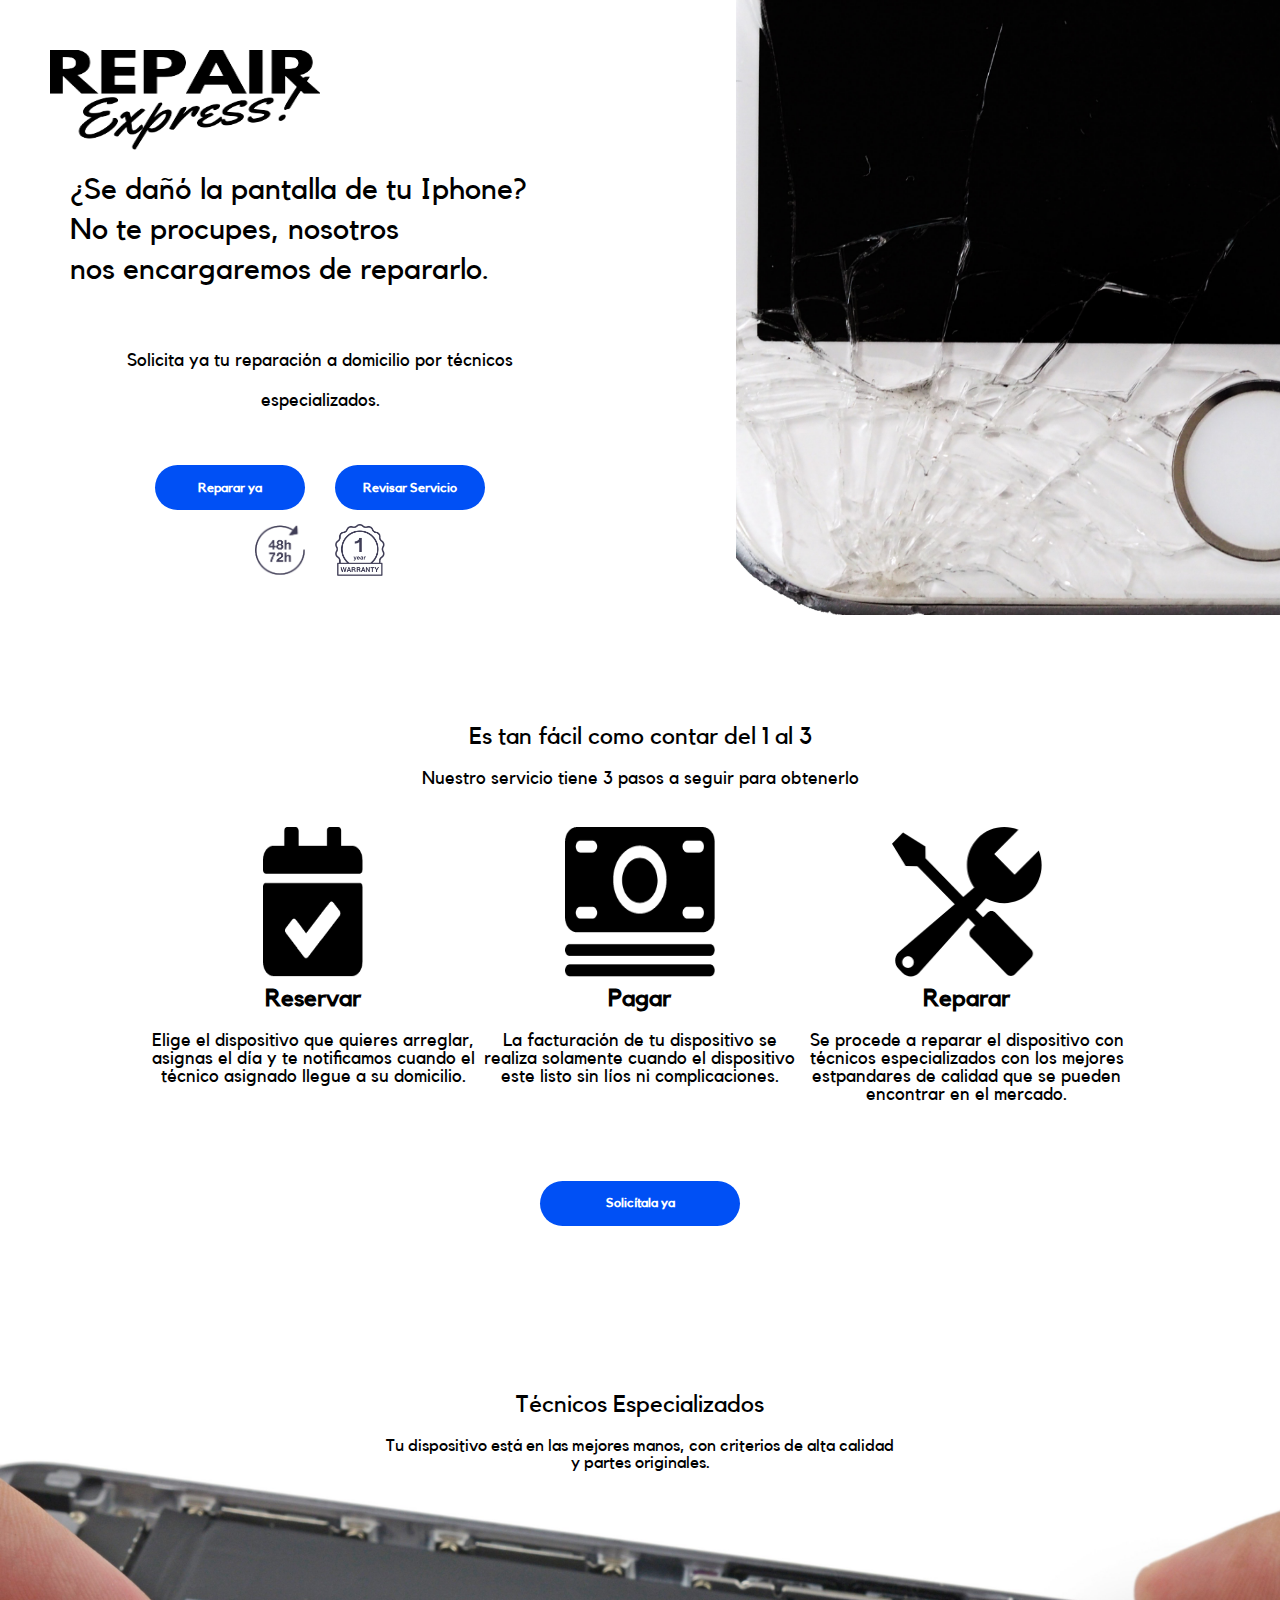
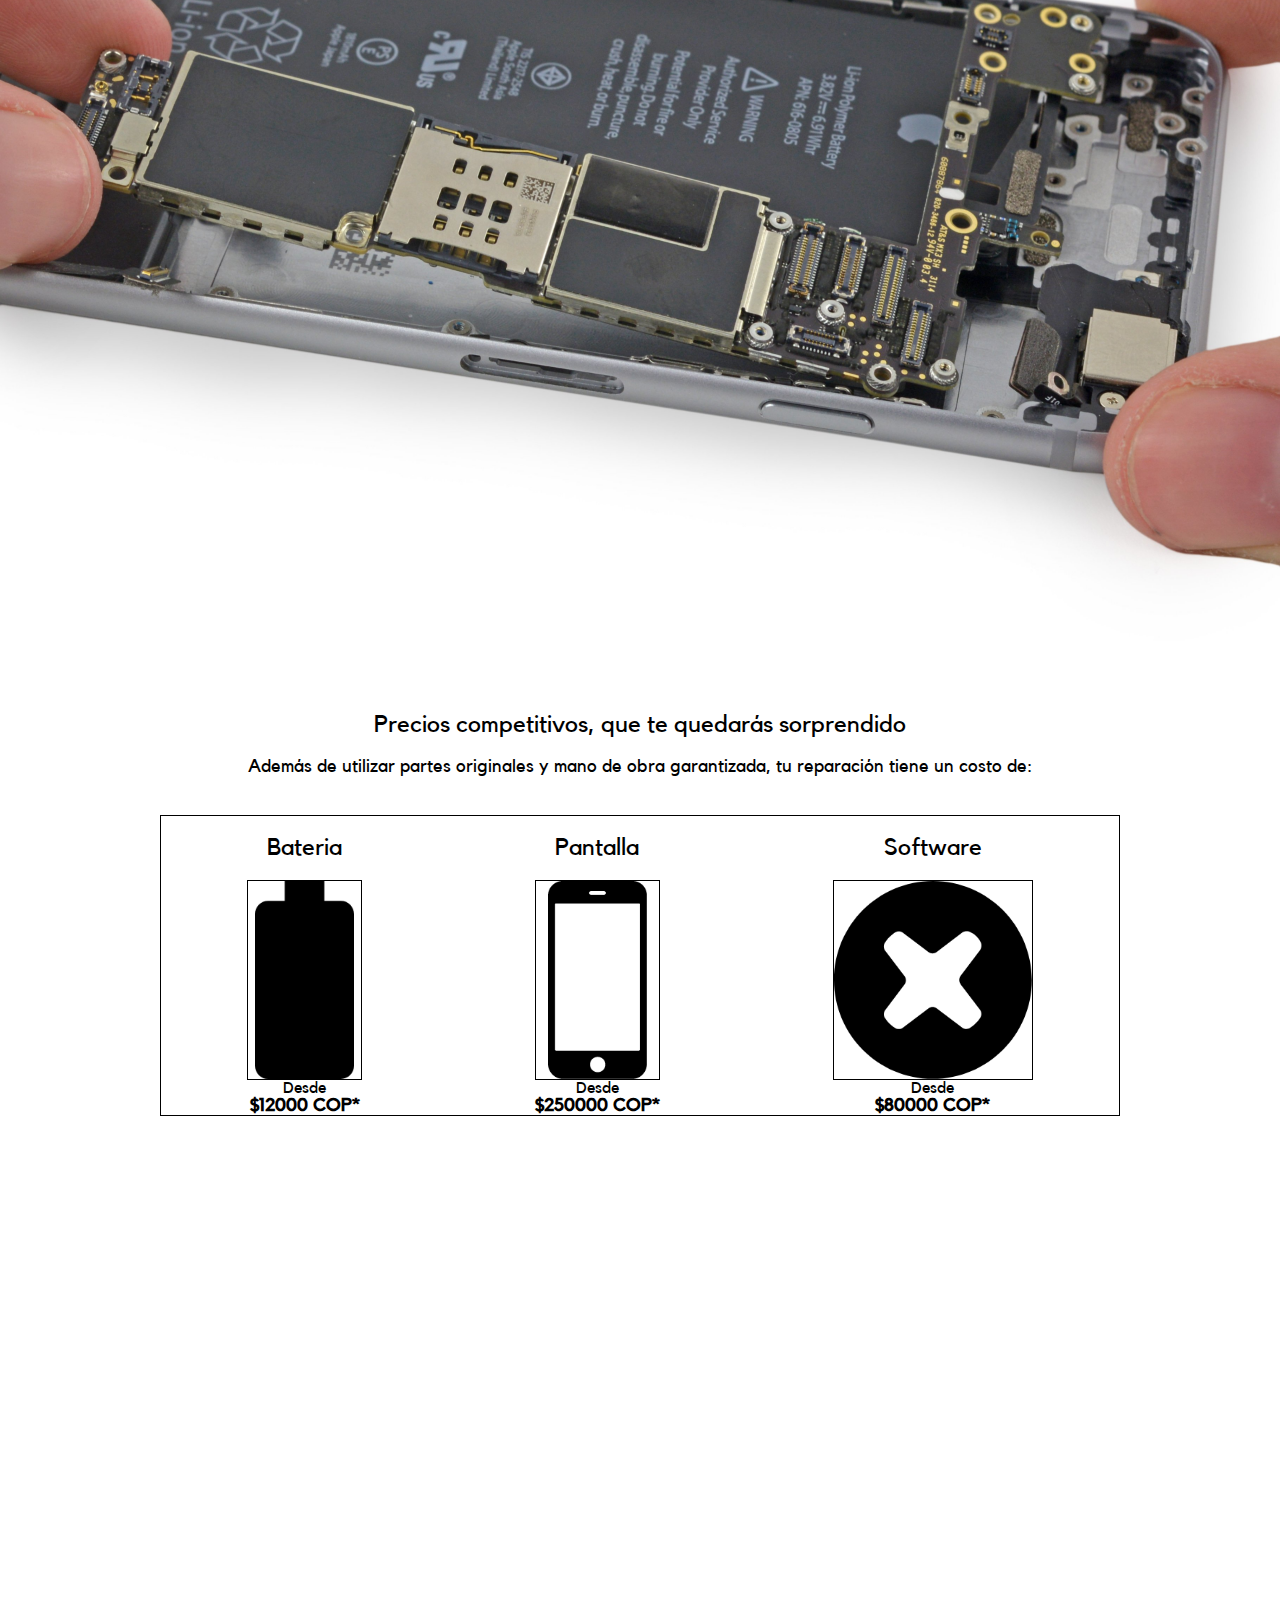
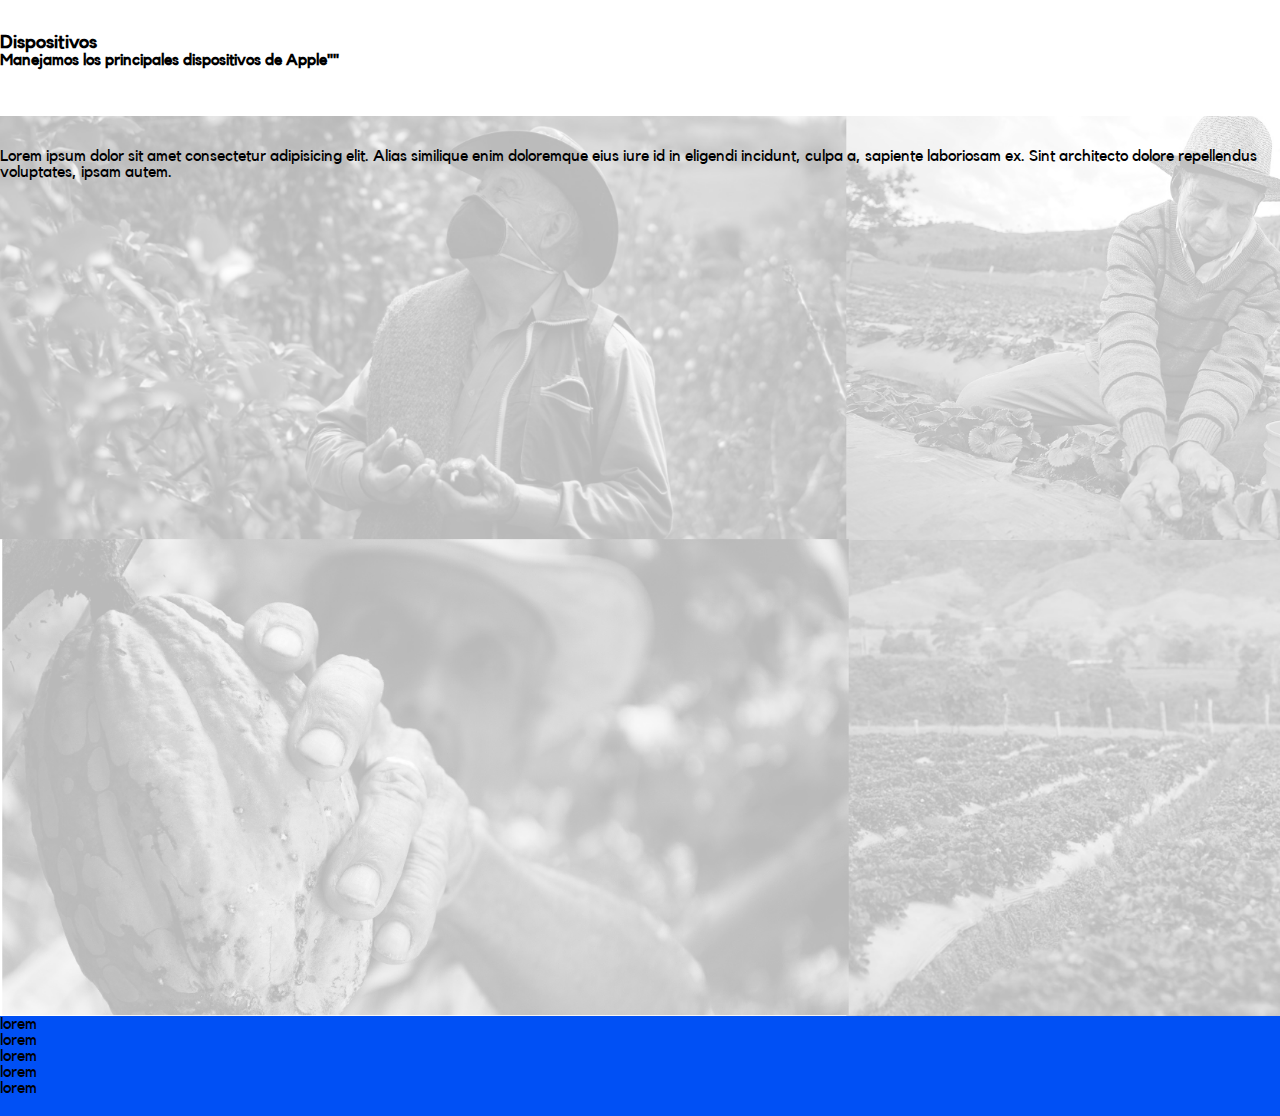
==== commit c2745b4b: "Landing Update" ====
--- a/index.html
+++ b/index.html
@@ -94,19 +94,19 @@
             <article class="costos">
                 <div>
                     <h2>Bateria</h2>
-                    <div><img src="" alt=""></div>
+                    <div class="costos-img"><img src="images/RepairExpress_ResourcesStudents/Icon ionic-md-battery-full.png" alt=""></div>
                     <p>Desde</p>
                     <h3>$12000 COP*</h3>
                 </div>
                 <div>
                     <h2>Pantalla</h2>
-                    <div><img src="" alt=""></div>
+                    <div class="costos-img"><img src="images/RepairExpress_ResourcesStudents/Icon ionic-ios-phone-portrait.png" alt=""></div>
                     <p>Desde</p>
                     <h3>$250000 COP*</h3>
                 </div>
                 <div>
                     <h2>Software</h2>
-                    <div><img src="" alt=""></div>
+                    <div class="costos-img"><img src="images/RepairExpress_ResourcesStudents/Icon simple-ifixit.png" alt=""></div>
                     <p>Desde</p>
                     <h3>$80000 COP*</h3>
                 </div>
--- a/styles/styles.css
+++ b/styles/styles.css
@@ -254,8 +254,21 @@
 
 
 .precios .costos{
-    display: grid;
-    grid-template-columns: 1fr 1fr 1fr;
+    margin: 40px;
+    width: 75vw;
+    display: flex;
+    flex-wrap: wrap;
+    justify-content: space-around;
+    border: 1px solid black;
+}
+
+.costos .costos-img{
+    border: 1px solid black;
+    height: 200px;
+}
+
+.costos-img img{
+    height: 100%;
 }
 
 /* SECCION 5 */
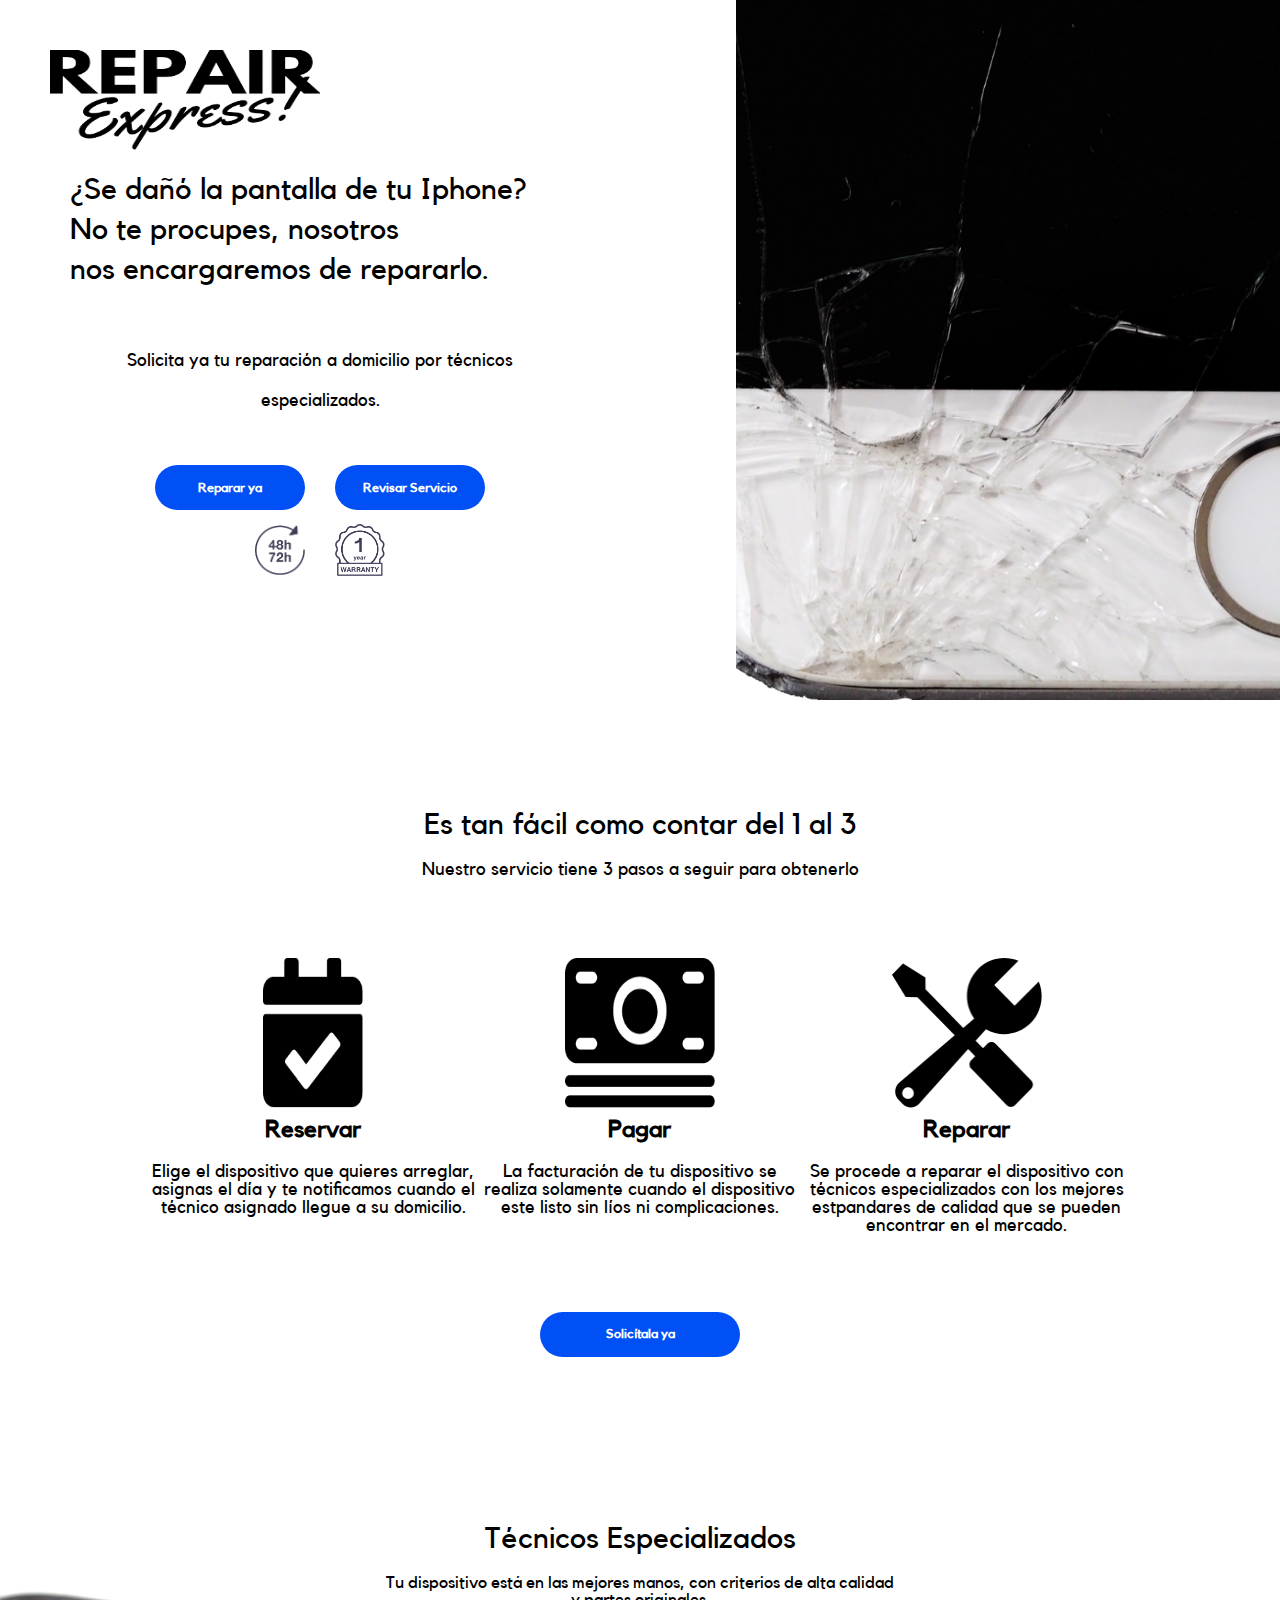
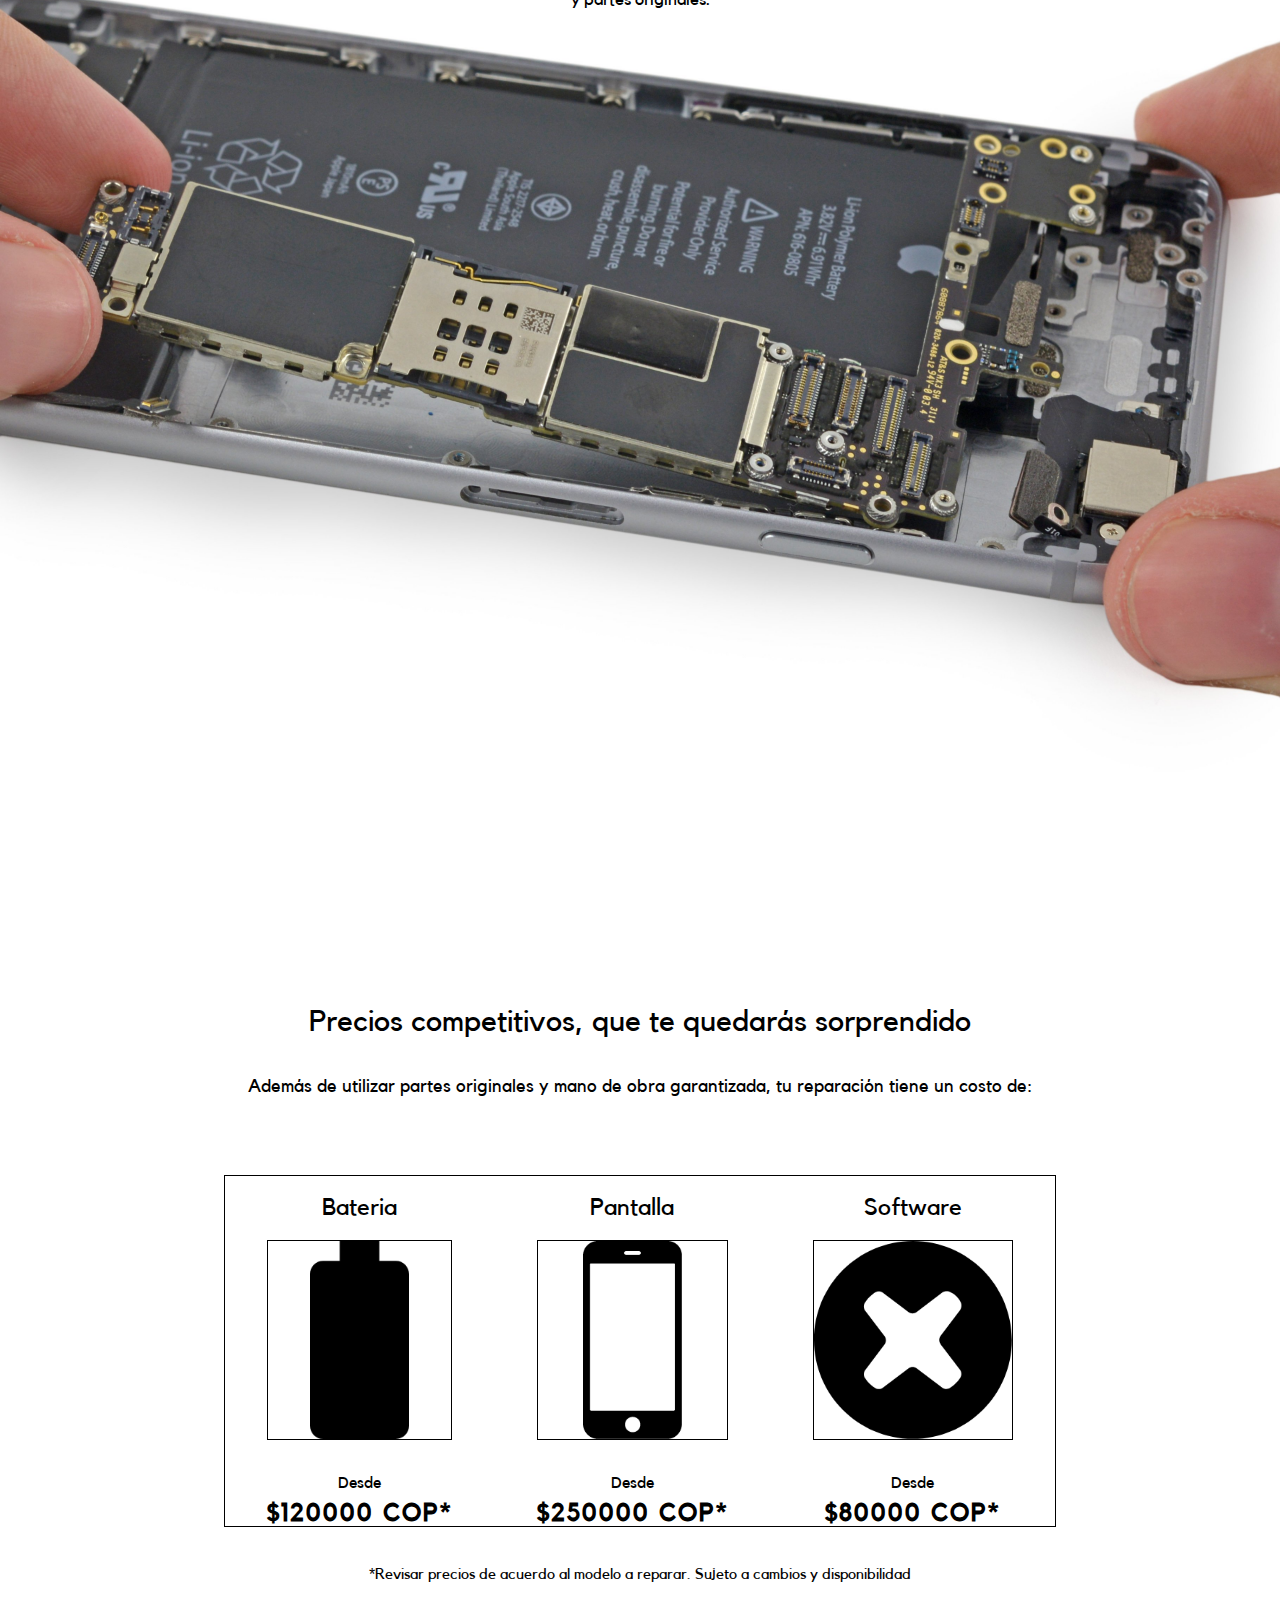
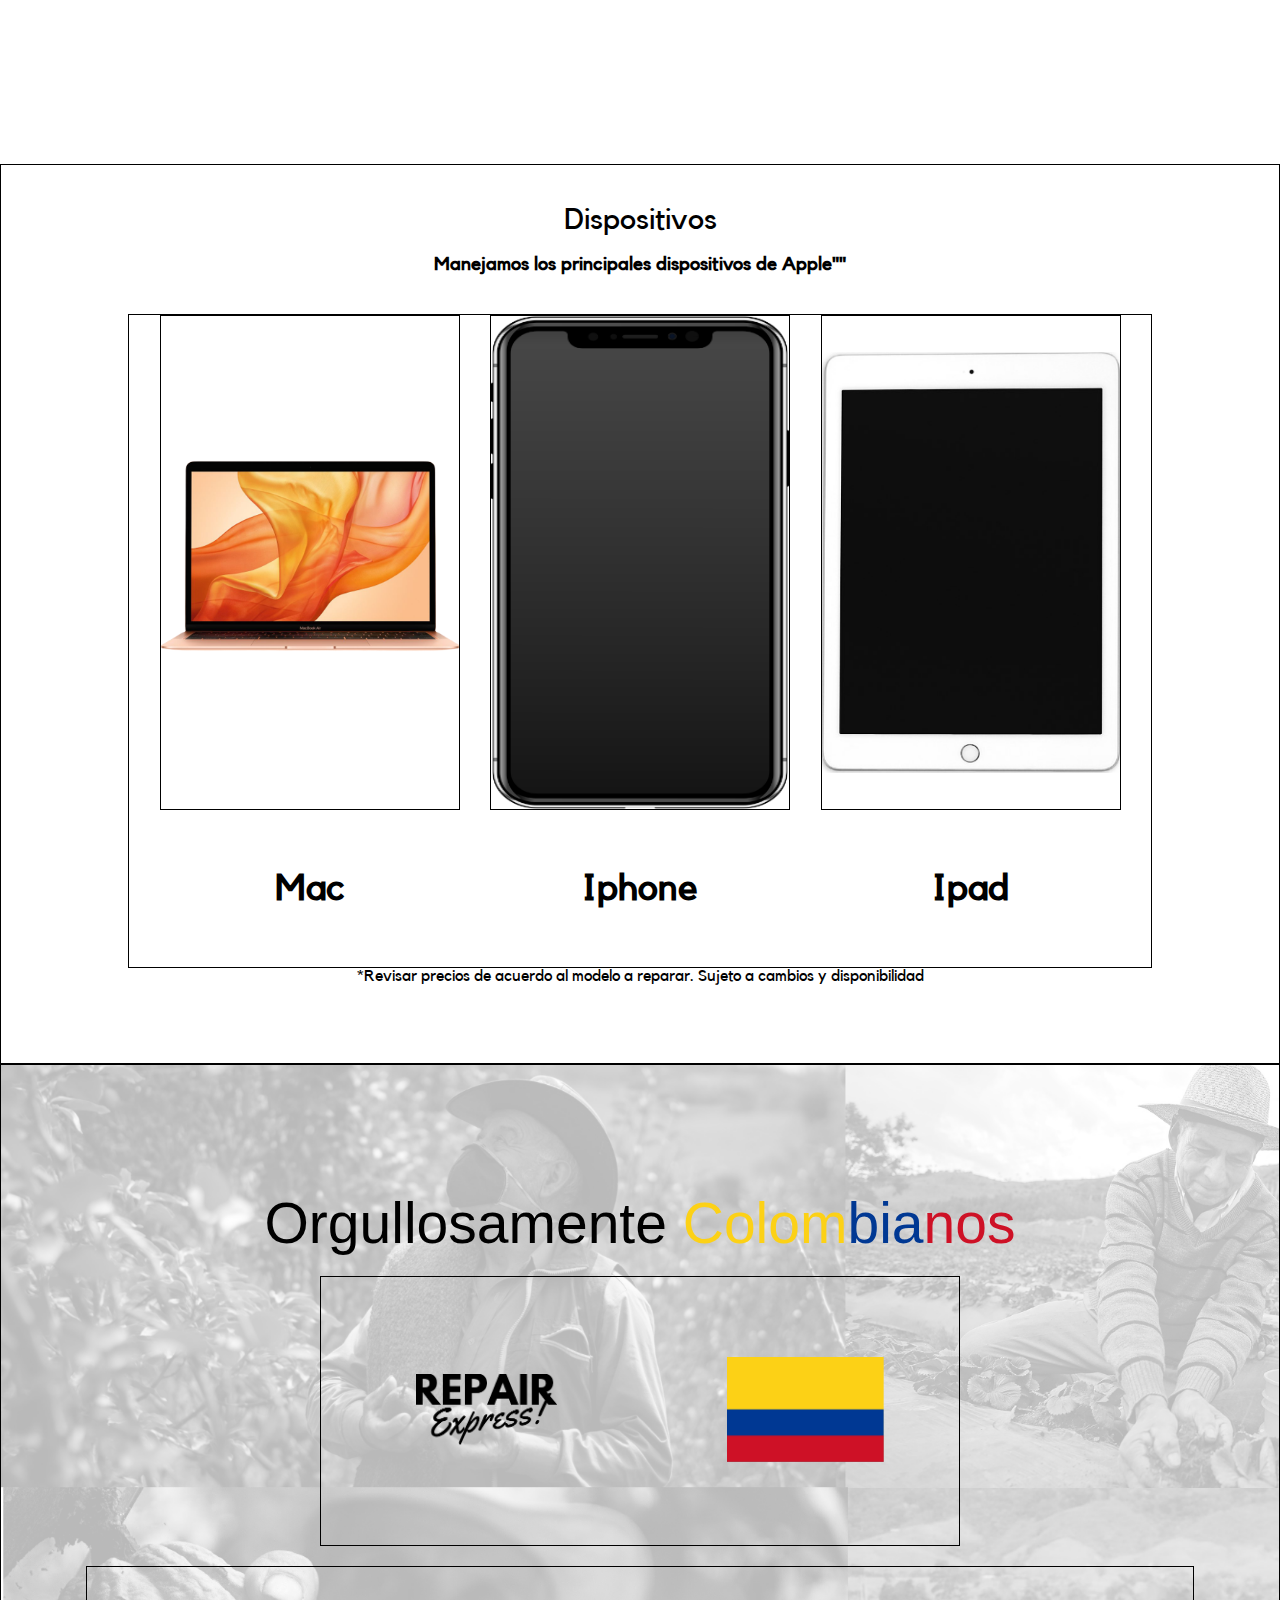
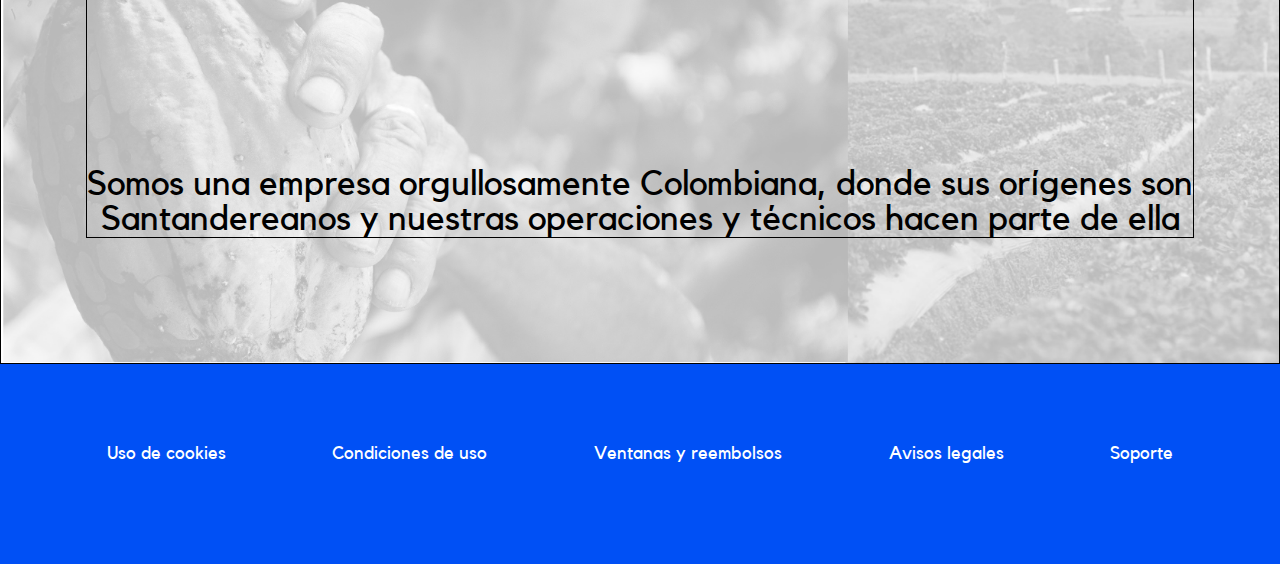
==== commit c735dc50: "Landing Update" ====
--- a/index.html
+++ b/index.html
@@ -87,7 +87,7 @@
 
         <!--SECCION 4-->
         <section id="precios" class="precios">
-            <div>
+            <div class="texto">
                 <h2>Precios competitivos, que te quedarás sorprendido</h2>
                 <h4>Además de utilizar partes originales y mano de obra garantizada, tu reparación tiene un costo de:</h4>
             </div>
@@ -95,66 +95,69 @@
                 <div>
                     <h2>Bateria</h2>
                     <div class="costos-img"><img src="images/RepairExpress_ResourcesStudents/Icon ionic-md-battery-full.png" alt=""></div>
-                    <p>Desde</p>
-                    <h3>$12000 COP*</h3>
+                    <p class="desde">Desde</p>
+                    <h3>$120000 COP*</h3>
                 </div>
                 <div>
                     <h2>Pantalla</h2>
                     <div class="costos-img"><img src="images/RepairExpress_ResourcesStudents/Icon ionic-ios-phone-portrait.png" alt=""></div>
-                    <p>Desde</p>
+                    <p class="desde">Desde</p>
                     <h3>$250000 COP*</h3>
                 </div>
                 <div>
                     <h2>Software</h2>
                     <div class="costos-img"><img src="images/RepairExpress_ResourcesStudents/Icon simple-ifixit.png" alt=""></div>
-                    <p>Desde</p>
+                    <p class="desde">Desde</p>
                     <h3>$80000 COP*</h3>
                 </div>
+                
             </article>
+            <p class="letra_pequeña">*Revisar precios de acuerdo al modelo a reparar. Sujeto a cambios y disponibilidad</p>
         </section>
 
         <!--SECCION 5-->
         <section id="dispositivos" class="dispositivos">
             <div class="texto">
-                <h3>Dispositivos</h3>
-                <h4>Manejamos los principales dispositivos de Apple""</h4>
+                <h2>Dispositivos</h2>
+                <h3>Manejamos los principales dispositivos de Apple""</h3>
             </div>
-            <article>
-                <div>
-                    <div><img src="" alt=""></div>
-                    <h3></h3>
+            <article class="mac_devices">
+                <div class="mac">
+                    <div class="device"><img src="images/RepairExpress_ResourcesStudents/refurb-macbook-air-gold-202002.png" alt=""></div>
+                    <h3>Mac</h3>
+                </div>
+                <div class="iphone">
+                    <div class="device"><img src="images/RepairExpress_ResourcesStudents/510px-IPhone_X_vector.svg.png" alt=""></div>
+                    <h3>Iphone</h3>
                 </div>
                 <div>
-                    <div><img src="" alt=""></div>
-                    <h3></h3>
-                </div>
-                <div>
-                    <div><img src="" alt=""></div>
-                    <h3></h3>
+                    <div class="device"><img src="images/RepairExpress_ResourcesStudents/520px-IPad_2017_tablet.png" alt=""></div>
+                    <h3>Ipad</h3>
                 </div>
             </article>
+            <p class="letra_pequeña">*Revisar precios de acuerdo al modelo a reparar. Sujeto a cambios y disponibilidad</p>
         </section>
 
         <!--SECCION 6-->
         <section id="flag" class="flag">
             <div>
-                <h3></h3>
+                <h2>Orgullosamente <span class="yellow">Colom</span><span class="blue">bia</span><span class="red">nos</span></h2>
             </div>
-            <div>
-                <div><img src="" alt=""></div>
-                <div><img src="" alt=""></div>
+            <div class="imagenes">
+                <div class="img"><img src="images/RepairExpress_ResourcesStudents/LogoNegro.png" alt=""></div>
+                <div class="img"><img src="images/RepairExpress_ResourcesStudents/Flag_of_Colombia.png" alt=""></div>
             </div>
-            <div>
-                <p>Lorem ipsum dolor sit amet consectetur adipisicing elit. Alias similique enim doloremque eius iure id in eligendi incidunt, culpa a, sapiente laboriosam ex. Sint architecto dolore repellendus voluptates, ipsam autem.</p>
+            <div class="letra_pequeña">
+                <p>Somos una empresa orgullosamente Colombiana, donde sus orígenes son <br> Santandereanos y nuestras operaciones y técnicos hacen parte de ella</p>
             </div>
         </section>
         <footer>
             <ul>
-                <li>lorem</li>
-                <li>lorem</li>
-                <li>lorem</li>
-                <li>lorem</li>
-                <li>lorem</li>
+                <li>Uso de cookies</li>
+                <li>Condiciones de uso</li>
+                <li>Ventanas y reembolsos</li>
+                <li>Avisos legales</li>
+                <li>Soporte</li>
             </ul>
         </footer>
     </main>
--- a/styles/styles.css
+++ b/styles/styles.css
@@ -8,9 +8,11 @@
     padding: 0;
     box-sizing: border-box;
     font-family: "kollet";
+    list-style: none;
 }
 
 .home {
+    height: 80vh;
     display: grid;
     grid-template-columns: 1fr 1fr; /* Divide en dos columnas de igual ancho */
 }
@@ -224,6 +226,7 @@
 .texto h2{
     padding-top: 20px;
     font-weight: lighter;
+    font-size: 30px;
 }
 
 .texto p{
@@ -237,6 +240,7 @@
     display: flex;
     flex-direction: column;
     align-items: center;
+    justify-content: center;
     text-align: center;
 
     margin: 40px;
@@ -255,7 +259,7 @@
 
 .precios .costos{
     margin: 40px;
-    width: 75vw;
+    width: 65vw;
     display: flex;
     flex-wrap: wrap;
     justify-content: space-around;
@@ -271,8 +275,66 @@
     height: 100%;
 }
 
+.costos h3{
+    margin-top: 2px;
+    font-size: 25px;
+    letter-spacing: 2px;
+}
+
+.desde{
+    margin-top: 35px;
+    margin-bottom: 10px;
+}
+
+.texto{
+    margin-bottom: 40px;
+}
+
+.precios .letra_pequeña{
+    font-size: 15px;
+}
 /* SECCION 5 */
 
+.dispositivos{
+    height: 100vh;
+    display: flex;
+    flex-direction: column;
+    align-items: center;
+    text-align: center;
+    border: 1px solid black;
+}
+
+.mac_devices{
+    border: 1px solid black;
+    width: 80vw;
+    display: flex;
+    flex-direction: row;
+    flex-wrap: wrap;
+    align-items: center;
+    justify-content: space-evenly;
+}
+
+.mac_devices .device{
+    display: flex;
+    align-items: center;
+    border: 1px solid black;
+    height: 55vh;
+    width: 300px;
+}
+
+.device img{
+    width: 100%;
+}
+
+ .iphone .device img{
+    height: 100%;
+}
+
+
+.mac_devices h3{
+    margin: 60px;
+    font-size: 37px;
+}
 
 
 /* SECCION 6 */
@@ -284,9 +346,79 @@
     background-repeat: no-repeat;
 }
 
+.flag{
+    display: flex;
+    flex-direction: column;
+    align-items: center;
+    justify-content: center;
+    text-align: center;
+    border: 1px solid black;
+}
+
+.flag h2{
+    font-size: 57px;
+    font-weight: 300;
+    font-family: 'Gill Sans', 'Gill Sans MT', Calibri, 'Trebuchet MS', sans-serif;
+}
+
+.flag span{
+    font-family: 'Gill Sans', 'Gill Sans MT', Calibri, 'Trebuchet MS', sans-serif;
+}
+
+.flag .letra_pequeña{
+    border: 1px solid black;
+    align-items: self-end;
+    font-size: 35px;
+    font-weight: lighter;
+    padding-top: 200px;
+    line-height: 35px;
+}
+
+.flag .imagenes{
+    border: 1px solid black;
+    height: 30%;
+    width: 50vw;
+    margin: 20px;
+    display: flex;
+    flex-direction: row;
+    align-items: center;
+    justify-content: center;
+}
+
+.imagenes img{
+    margin: 0px 10px;
+    padding: 0px 85px;
+    width: 100%;
+}
+
+.yellow{
+    color: #FCD116;
+}
+
+.red{
+    color: #CE1126;
+}
+
+.blue{
+    color: #003893;
+}
+
+
 /* FOOTER */
 
 footer{
-    height: 100px;
+    
+    height: 200px;
     background-color: #0050f5;
+}
+
+footer ul{
+    display: flex;
+    flex-direction: row;
+    justify-content: space-evenly;
+    align-items: center;
+    padding-top: 80px;
+    color: #fff;
+    font-size: 18px;
+    font-weight: lighter;
 }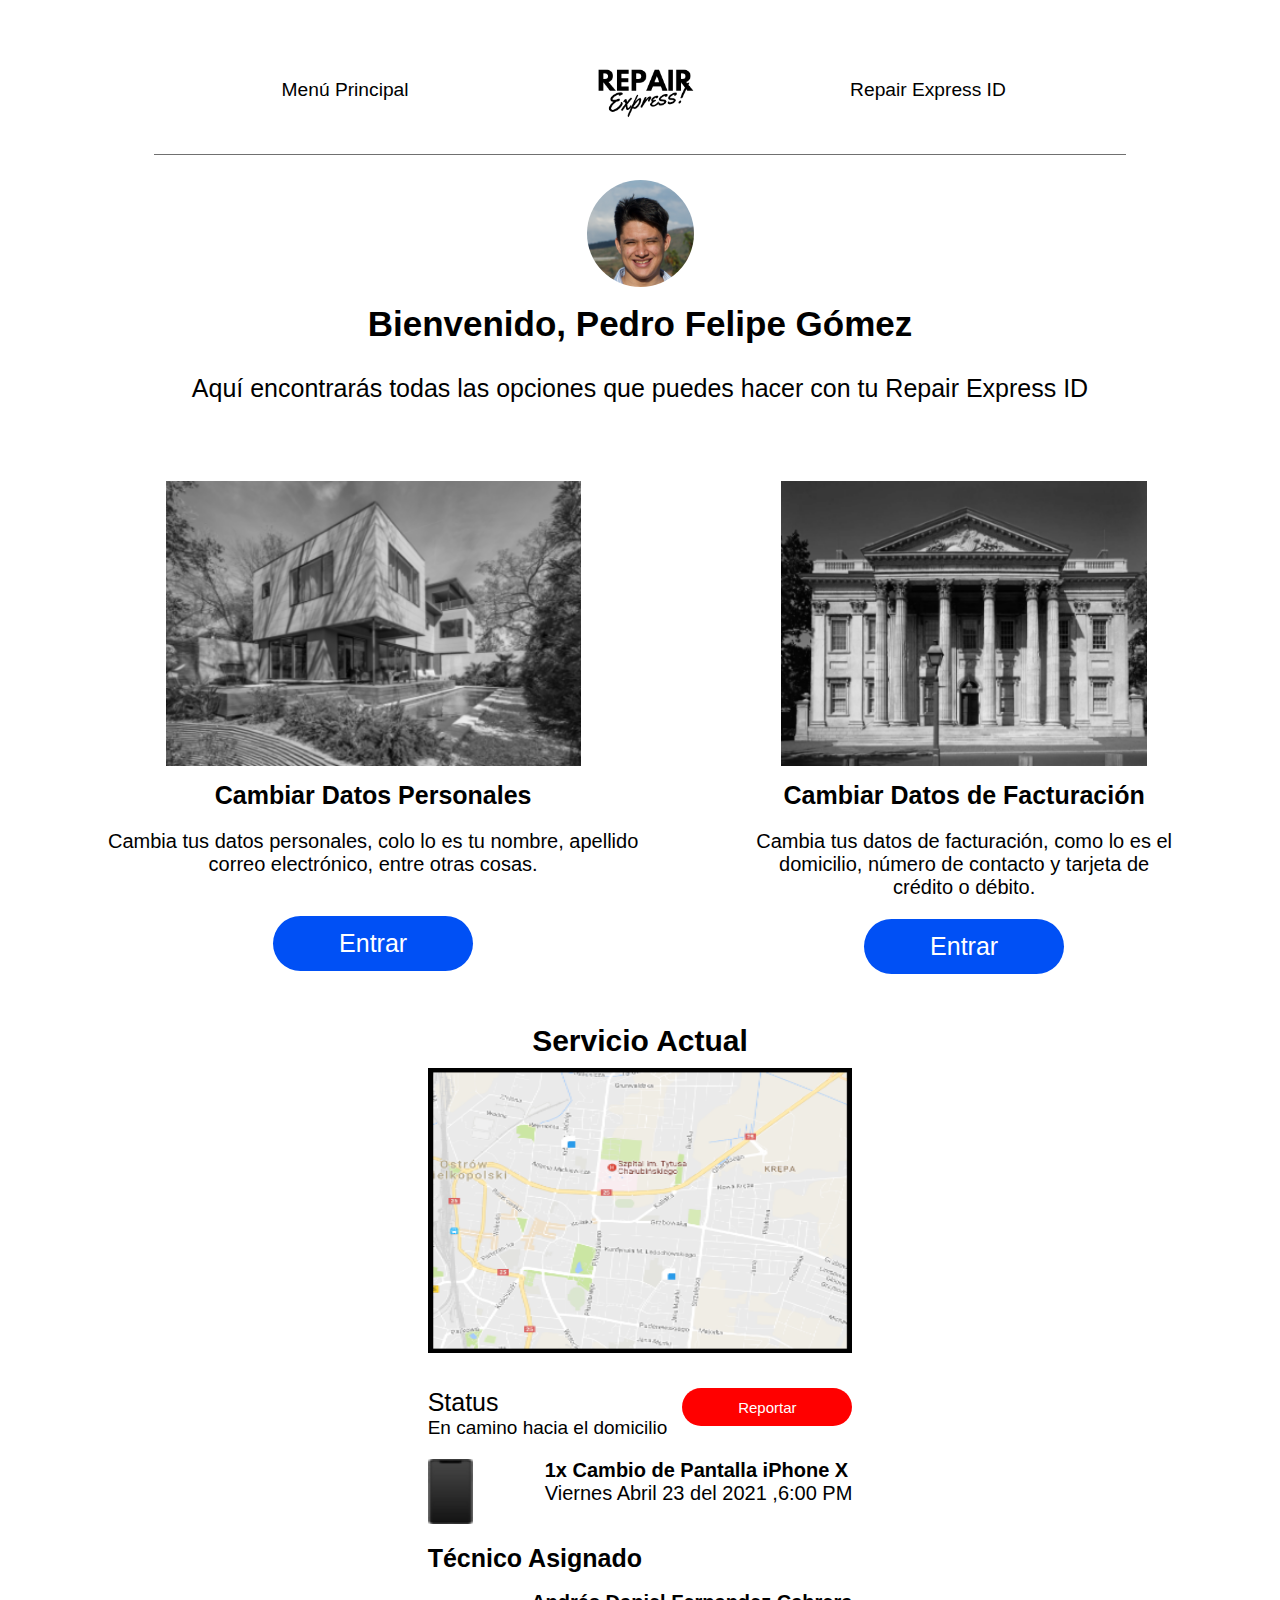
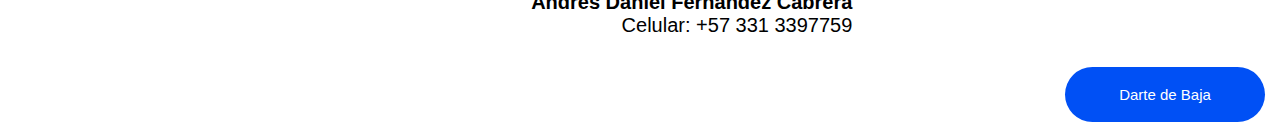
==== commit 7dca79e3: "User-page Update" ====
--- a/index.html
+++ b/index.html
@@ -4,163 +4,83 @@
     <meta charset="UTF-8">
     <meta name="viewport" content="width=device-width, initial-scale=1.0">
     <link rel="stylesheet" href="styles/styles.css">
-    <title>Document</title>
+    <title>User Page</title>
 </head>
 <body>
     <main class="main">
-
-        <!--BANNER-->
-        <section id="home" class="home">
-            <article class="home_texto">
-                <div class="logo">
-                    <img src="images/RepairExpress_ResourcesStudents/LogoNegro.png" alt="">
+        <header>
+            <a class="header-link" href="menu.html">Menú Principal</a>
+            <img class="header-img" src="images/RepairExpress_ResourcesStudents/LogoNegro.png" alt="Logo Repair Express!">
+            <a class="header-text" href="#">Repair Express ID</a>
+        </header>
+        <div class="bienvenida">
+            <div class="images">
+                <img class="pedro" src="images/RepairExpress_ResourcesStudents/Imagen 3.png" alt="Foto de Pedro">
+            </div>
+            <div class="texto">
+                <h2>Bienvenido, Pedro Felipe Gómez</h2>
+                <p>Aquí encontrarás todas las opciones que puedes hacer con tu Repair Express ID</p>
+            </div>
+        </div>
+        <article class="banner">
+            <div class="datos_personales">
+                <div class="img"><img src="images/RepairExpress_ResourcesStudents/arch-block-modern-home.png" alt=""></div>
+                <div class="textos">
+                    <h4>Cambiar Datos Personales</h4>
+                    <p>Cambia tus datos personales, colo lo es tu nombre, apellido <br> correo electrónico, entre otras cosas.</p>
+                    <button class="button"><a href="">Entrar</a></button>
                 </div>
-                <div class="presentacion">
-                    <p>¿Se dañó la pantalla de tu Iphone? <br> No te procupes, nosotros <br> nos encargaremos de repararlo.</p>
-                    <br>
-                    <p class="letra_pequeña">Solicita ya tu reparación a domicilio por técnicos especializados.</p>
+            </div>
+            <div class="datos_facturacion">
+                <div class="img"><img src="images/RepairExpress_ResourcesStudents/First-Bank-of-the-United-States-building copy.png" alt=""></div>
+                <div class="textos">
+                    <h4>Cambiar Datos de Facturación</h4>
+                    <p>Cambia tus datos de facturación, como lo es el <br> domicilio, número de contacto y tarjeta de <br> crédito o débito.</p>
+                    <button class="button"><a href="">Entrar</a></button>
                 </div>
-                <div class="home_hipervinculos">
-                    <div class="hip1">
-                        <button><a href="#">Reparar ya</a></button>
-                        <div class="icons"><img src="images/RepairExpress_ResourcesStudents/Imagen 1.png" alt="dd"></div>
+            </div>
+            <div class="servicio_actual">
+                <div class="titulo">
+                    <h2>Servicio Actual</h2>
+                </div>
+                <div class="mapa">
+                    <div class="img_mapa"><img src="images/RepairExpress_ResourcesStudents/8lGrg.png" alt=""></div>
+                    <div class="status">
+                        <div class="texto">
+                            <h6>Status</h6>
+                            <p>En camino hacia el domicilio</p>
+                        </div>
+                        <div class="boton_reportar">
+                            <button><a href="">Reportar</a></button>
+                        </div>
                     </div>
-                    <div class="hip2">
-                        <button><a href="#">Revisar Servicio</a></button>
-                        <div class="icons"><img src="images/RepairExpress_ResourcesStudents/Imagen 2.png" alt="dd"></div>
+                    <div class="details">
+                        <div class="iphone_logo">
+                            <img src="images/RepairExpress_ResourcesStudents/510px-IPhone_X_vector.svg.png" alt="logo_iphone">
+                        </div>
+                        <div class="cita">
+                            <p class="pedido">1x Cambio de Pantalla iPhone X</p>
+                            <p class="fecha">Viernes Abril 23 del 2021 ,6:00 PM</p>
+                        </div>
                     </div>
                 </div>
-            </article>
-            <article class="home_image">
-                <div class="iphone_roto_container" >
-                    <div class="iphone_roto responsive-image">
-                        <img src="images/RepairExpress_ResourcesStudents/iPhoneTransparente.png" alt="Iphone Roto" class="iphone_roto">
+                <div class="tecnico">
+                    <div class="tecnico_asignado">
+                        <h6>Técnico Asignado</h6>
                     </div>
-                    
-                </div>
-            </article>
-        </section>
-
-        <!--SECCION 2-->
-        <section id="steps" class="steps">
-            <div class="texto">
-                <h2>Es tan fácil como contar del 1 al 3</h2>
-                <h5>Nuestro servicio tiene 3 pasos a seguir para obtenerlo</h5>
-            </div>
-            <article >
-                <div class="pasos">
-                    <div>
-                        <div class="img reservar">
-                            <img src="images/RepairExpress_ResourcesStudents/Icon awesome-calendar-check.png" alt="">
+                    <div class="datos_tecnico">
+                        <div class="photo"><img src="" alt=""></div>
+                        <div class="datos">
+                            <p class="nombre">Andrés Daniel Fernandez Cabrera</p>
+                            <p>Celular: +57 331 3397759</p>
                         </div>
-                        <h2>Reservar</h2>
-                        <p>Elige el dispositivo que quieres arreglar, asignas el día y te notificamos cuando el técnico asignado llegue a su domicilio.</p>
-                    </div>
-                    <div>
-                        <div class="img">
-                            <img src="images/RepairExpress_ResourcesStudents/Icon ionic-ios-cash.png" alt="">
-                        </div>
-                        <h2>Pagar</h2>
-                        <p>La facturación de tu dispositivo se realiza solamente cuando el dispositivo este listo sin líos ni complicaciones.</p>
-                    </div>
-                    <div>
-                        <div class="img">
-                            <img src="images/RepairExpress_ResourcesStudents/Icon metro-tools.png" alt="">
-                        </div>
-                        <h2>Reparar</h2>
-                        <p>Se procede a reparar el dispositivo con técnicos especializados con los mejores estpandares de calidad que se pueden encontrar en el mercado.</p>
                     </div>
                 </div>
-                <div class="button">
-                    <button><a href="#">Solicítala ya</a></button>
-                </div>
-            </article>
-        </section>
-
-        <!--SECCION 3-->
-        <section id="movil" class="movil">
-            <div class="texto">
-                <h2>Técnicos Especializados</h2>
-                <p>Tu dispositivo está en las mejores manos, con criterios de alta calidad <br> y partes originales.</p>
             </div>
-        </section>
-
-        <!--SECCION 4-->
-        <section id="precios" class="precios">
-            <div class="texto">
-                <h2>Precios competitivos, que te quedarás sorprendido</h2>
-                <h4>Además de utilizar partes originales y mano de obra garantizada, tu reparación tiene un costo de:</h4>
-            </div>
-            <article class="costos">
-                <div>
-                    <h2>Bateria</h2>
-                    <div class="costos-img"><img src="images/RepairExpress_ResourcesStudents/Icon ionic-md-battery-full.png" alt=""></div>
-                    <p class="desde">Desde</p>
-                    <h3>$120000 COP*</h3>
-                </div>
-                <div>
-                    <h2>Pantalla</h2>
-                    <div class="costos-img"><img src="images/RepairExpress_ResourcesStudents/Icon ionic-ios-phone-portrait.png" alt=""></div>
-                    <p class="desde">Desde</p>
-                    <h3>$250000 COP*</h3>
-                </div>
-                <div>
-                    <h2>Software</h2>
-                    <div class="costos-img"><img src="images/RepairExpress_ResourcesStudents/Icon simple-ifixit.png" alt=""></div>
-                    <p class="desde">Desde</p>
-                    <h3>$80000 COP*</h3>
-                </div>
-                
-            </article>
-            <p class="letra_pequeña">*Revisar precios de acuerdo al modelo a reparar. Sujeto a cambios y disponibilidad</p>
-        </section>
-
-        <!--SECCION 5-->
-        <section id="dispositivos" class="dispositivos">
-            <div class="texto">
-                <h2>Dispositivos</h2>
-                <h3>Manejamos los principales dispositivos de Apple""</h3>
-            </div>
-            <article class="mac_devices">
-                <div class="mac">
-                    <div class="device"><img src="images/RepairExpress_ResourcesStudents/refurb-macbook-air-gold-202002.png" alt=""></div>
-                    <h3>Mac</h3>
-                </div>
-                <div class="iphone">
-                    <div class="device"><img src="images/RepairExpress_ResourcesStudents/510px-IPhone_X_vector.svg.png" alt=""></div>
-                    <h3>Iphone</h3>
-                </div>
-                <div>
-                    <div class="device"><img src="images/RepairExpress_ResourcesStudents/520px-IPad_2017_tablet.png" alt=""></div>
-                    <h3>Ipad</h3>
-                </div>
-            </article>
-            <p class="letra_pequeña">*Revisar precios de acuerdo al modelo a reparar. Sujeto a cambios y disponibilidad</p>
-        </section>
-
-        <!--SECCION 6-->
-        <section id="flag" class="flag">
-            <div>
-                <h2>Orgullosamente <span class="yellow">Colom</span><span class="blue">bia</span><span class="red">nos</span></h2>
-            </div>
-            <div class="imagenes">
-                <div class="img"><img src="images/RepairExpress_ResourcesStudents/LogoNegro.png" alt=""></div>
-                <div class="img"><img src="images/RepairExpress_ResourcesStudents/Flag_of_Colombia.png" alt=""></div>
-            </div>
-            <div class="letra_pequeña">
-                <p>Somos una empresa orgullosamente Colombiana, donde sus orígenes son <br> Santandereanos y nuestras operaciones y técnicos hacen parte de ella</p>
-            </div>
-        </section>
-        <footer>
-            <ul>
-                <li>Uso de cookies</li>
-                <li>Condiciones de uso</li>
-                <li>Ventanas y reembolsos</li>
-                <li>Avisos legales</li>
-                <li>Soporte</li>
-            </ul>
-        </footer>
+        </article>
+        <div class="baja">
+            <button><a href="">Darte de Baja</a></button>
+        </div>
     </main>
-    
 </body>
 </html>--- a/styles/styles.css
+++ b/styles/styles.css
@@ -1,424 +1,239 @@
-@font-face {
-    font-family: "kollet";
-    src: url(../font/Kollektif.ttf);
-}
-
-*{
-    margin: 0;
-    padding: 0;
+* 
+{
+    font-family: Arial, Helvetica, sans-serif;
     box-sizing: border-box;
-    font-family: "kollet";
-    list-style: none;
-}
-
-.home {
-    height: 80vh;
-    display: grid;
-    grid-template-columns: 1fr 1fr; /* Divide en dos columnas de igual ancho */
-}
-
-/* Estilos para la segunda columna (imagen) */
-.home_image {
-    display: flex;
-    align-items: flex-end; /* Alinea la imagen en la parte inferior */
-    padding: 0 0px 20px 0; /* Añade padding a la derecha y abajo, ajusta según necesites */
-}
-
-/* Estilos para la imagen en la segunda columna */
-.iphone_roto_container {
+    margin: 0vw;
+    padding: 0vw;
+}
+header 
+{
+    display: flex;
+    border-bottom: 0.1vw solid #707070;
+    margin: 2vw 12vw;
+    align-items: center;
+}
+.header-link 
+{
+    text-decoration: none;
+    color: #000;
+    font-size: 1.5vw;
+    margin-left: 10vw;
+    margin-right: 13.5vw;
+}
+.header-img 
+{
+    width: 10vw;
+    margin-right: 11vw;
+}
+.header-text 
+{
+    text-decoration: none;
+    color: #000;
+    font-size: 1.5vw;
+}
+
+.header hr{
+    padding: -2vw;
+}
+
+.bienvenida{
+    display: flex;
+    flex-direction: column;
+    justify-content: center;
+    align-items: center;
+    text-align: center;
+}
+
+.bienvenida .texto{
+    line-height: 65px;
+}
+
+.bienvenida .texto h2{
+    font-size: 35px;
+}
+
+.bienvenida .texto p{
+    font-size: 25px;
+}
+/* .pedro 
+{
+    position: relative;
+    left: 92.7vw;
+    bottom: 7.7vw;
+    width: 5.5vw;
+} */
+
+/* BANNER */
+
+.banner{
+    display: flex;
+    flex-direction: row;
+    justify-content: space-evenly;
+    flex-wrap: wrap;
+    padding: 10px;
+}
+
+.banner .datos_personales,
+.banner .datos_facturacion{
+    display: flex;
+    flex-direction: column;
+    align-items: center;
+    text-align: center;
+    padding: 0px 20px;
+}
+
+.textos .button,
+.baja button{
+    width: 200px;
+    height: 55px;
+    padding: 0px 15px;
+    margin: 0px 15px;
+    cursor: pointer;
+    background-color: #0050f5;
+    color: white;
+    border: none;
+    border-radius: 30px;
+}
+
+.textos a{
+    color: #fff;
+    text-decoration: none;
+    font-weight: lighter;
+    font-size: 25px;
+}
+
+.textos h4{
+    margin-bottom: 20px;
+}
+
+.textos .button{
+    margin-top: 20px;
+}
+
+.datos_facturacion .img,
+.datos_personales .img,
+.mapa .img_mapa{
+    height: 300px;
+    padding-bottom: 15px;
+}
+
+.datos_facturacion img,
+.datos_personales img,
+.img_mapa img{
     width: 100%;
     height: 100%;
-    display: flex;
-    justify-content: flex-end; /* Alinea la imagen a la derecha */
-    align-items: flex-start; /* Alinea la imagen en la parte inferior */
-    /* Agrega padding en la parte superior */
-}
-
-.iphone_roto.responsive-image {
-    position: relative;
-    width: 85%; /* Ajusta el tamaño de la imagen según lo necesites */
-    height: 100%;
-    padding-bottom: calc(100% * 0.8); /* Establece un padding-bottom proporcional para mantener la relación de aspecto */
-    overflow: hidden;
-}
-
-.iphone_roto.responsive-image img {
-    position: absolute;
-    top: 0;
-    right: 0; /* Alinea la imagen a la derecha */
+}
+
+.datos_facturacion,
+.datos_personales{
+    margin: 50px 0px;
+}
+
+.servicio_actual .titulo{
+    text-align: center;
+    font-weight: lighter;
+    font-size: 15px;
+}
+
+.status,
+.details{
+    display: flex;
+    flex-direction: row;
+    justify-content: space-between;
+}
+
+.tecnico_asignado{
+    display: flex;
+    flex-direction: column;
+    align-items: flex-start;
+}
+
+.datos_tecnico{
+    display: flex;
+    flex-direction: column;
+    align-items: flex-end;
+    text-align: right;
+}
+
+.servicio_actual .status,
+.servicio_actual .details,
+.servicio_actual .tecnico{
+    margin: 20px 0px;
+}
+
+.boton_reportar button{
+    width: 170px;
+    height: 38px;
+    padding: 0px 15px;
+    margin: 0px 15px;
+    cursor: pointer;
+    background-color: #FF0000;
+    color: white;
+    border: none;
+    border-radius: 30px;
+    margin-right: 0;
+    right: 0;
+}
+
+a,
+.baja button{
+    color: #fff;
+    text-decoration: none;
+    font-size: 15px;
+}
+
+/* FONT SIZE */
+
+.status .texto h6,
+.tecnico h6,
+.banner h4{
+    font-size: 25px;
+    font-weight: lighter;
+}
+
+.status .texto p,
+.cita p,
+.datos_tecnico .datos{
+    font-size: 19px;
+}
+
+.cita .pedido,
+.tecnico h6,
+.datos .nombre,
+.banner h4{
+    font-weight: 700;
+}
+
+.titulo h2{
+    font-size: 30px;
+    margin-bottom: 10px;
+}
+
+.banner p{
+    font-size: 20px;
+}
+
+/* PEGAR AL BORDE */
+
+.datos_personales .button{
+    margin-top: 40px;
+}
+
+/* LOGO IPHONE */
+
+.iphone_logo{
+    width: 45px;
+    height: 65px;
+}
+
+.iphone_logo img{
     width: 100%;
     height: 100%;
-    object-fit: cover; /* Asegura que la imagen cubra todo el espacio */
-}
-
-.home_texto{
-    padding: 50px;
-}
-
-.presentacion{
-    margin: 20px;
-    font-size: 30px;
-    line-height: 40px;
-}
-
-.presentacion .letra_pequeña{
-    margin: 10px;
-    font-size: 18px;
-    text-align: center;
-}
-
-.home_hipervinculos{
-    display: grid;
-    grid-template-columns: 1fr 1fr;
-}
-
-.home_hipervinculos .hip1{
-    margin: 10px;
-    display: flex;
-    flex-direction: column;
-    justify-content: flex-end;
-    align-items: flex-end;
-}
-
-.home_hipervinculos .hip2{
-    margin: 10px;
-    display: flex;
-    flex-direction: column;
-    justify-content: flex-start;
-    align-items: flex-start;
-}
-
-button{
-    cursor: pointer;
-    background-color: #0050f5;
-    border: none;
-    border-radius: 30px;
-    width: 60%;
-    height: 45px;
-}
-
-.home_hipervinculos button{
-    padding: 0px 15px;
-    margin: 15px 5px;
-}
-
-a{
-    text-decoration: none;
-    color: #fff;
-    font-weight: 600;
-}
-
- .icons{
-    height: 50px;
-    width: 50px;
-    border-radius: 50%;
-    text-align: center;
-    margin: auto 5px;
-    display: flex;
-    align-items: center;
-    justify-content: center;
-}
-
-.icons img{
-    width: 100%;
-}
-
-.home_texto .logo{
-    height: 100px;
-}
-
-.home_texto .logo img{
-    width: 50%;
-    height: 100%;
-}
-
-/* SECCION 2 ESTILOS */
-
-.steps{
-    padding: 50px;
-    display: flex;
-    flex-direction: column;
-    justify-content: center;
-    align-items: center;
-}
-
-.steps .pasos{
-    display: grid;
-    grid-template-columns: 1fr 1fr 1fr;
-}
-
-.pasos h2, .pasos p{
-    text-align: center;
-}
-
-.button{
-    height: 200px;
-    display: flex;
-    align-items: center;
-    justify-content: center;
-}
-
-.button button{
-    width: 200px;
-}
-
-.texto h2{
-    margin: 20px 0px;
-    text-align: center;
-}
-
-.texto h5{
-    text-align: center;
-    font-size: 18px;
-    font-weight: lighter;
-}
-
-.pasos h2{
-    margin-bottom: 20px;
-}
-
-.pasos p{
-    font-size: 18px;
-}
-
-.pasos .img{
-    margin-top: 40px;
-    margin-bottom: 10px;
-
-    height: 150px;
-    display: flex;
-    flex-direction: column;
-    align-items: center;
-}
-
-.pasos img{
-    height: 100%;
-    width: 150px;
-}
-
-.reservar img{
-    height: 100%;
-    width: 100px;
-}
-
-.pasos{
-    padding-left: 100px;
-    padding-right: 100px;
-}
-
-/* SECCION 3 */
-
-.movil{
-    height: 100vh;
-    background-image: url(/images/RepairExpress_ResourcesStudents/FZIyxxiPx6APvjtD.full.png);
-    background-size: cover;
-    background-repeat: no-repeat;
-}
-
-.movil .texto{
-    z-index: 100;
-    display: flex;
-    flex-direction: column;
-    align-items: center;
-    text-align: center;
-}
-
-.texto h2{
-    padding-top: 20px;
-    font-weight: lighter;
-    font-size: 30px;
-}
-
-.texto p{
-    font-size: 17px;
-}
-
-/* SECCION 4 */
-
-.precios{
-    height: 100vh;
-    display: flex;
-    flex-direction: column;
-    align-items: center;
-    justify-content: center;
-    text-align: center;
-
-    margin: 40px;
-}
-
-.precios div h2{
-    padding: 20px;
-    font-weight: lighter;
-}
-
-.precios div h4{
-    font-weight: lighter;
-    font-size: 18px;
-}
-
-
-.precios .costos{
-    margin: 40px;
-    width: 65vw;
-    display: flex;
-    flex-wrap: wrap;
-    justify-content: space-around;
-    border: 1px solid black;
-}
-
-.costos .costos-img{
-    border: 1px solid black;
-    height: 200px;
-}
-
-.costos-img img{
-    height: 100%;
-}
-
-.costos h3{
-    margin-top: 2px;
-    font-size: 25px;
-    letter-spacing: 2px;
-}
-
-.desde{
-    margin-top: 35px;
-    margin-bottom: 10px;
-}
-
-.texto{
-    margin-bottom: 40px;
-}
-
-.precios .letra_pequeña{
-    font-size: 15px;
-}
-/* SECCION 5 */
-
-.dispositivos{
-    height: 100vh;
-    display: flex;
-    flex-direction: column;
-    align-items: center;
-    text-align: center;
-    border: 1px solid black;
-}
-
-.mac_devices{
-    border: 1px solid black;
-    width: 80vw;
-    display: flex;
-    flex-direction: row;
-    flex-wrap: wrap;
-    align-items: center;
-    justify-content: space-evenly;
-}
-
-.mac_devices .device{
-    display: flex;
-    align-items: center;
-    border: 1px solid black;
-    height: 55vh;
-    width: 300px;
-}
-
-.device img{
-    width: 100%;
-}
-
- .iphone .device img{
-    height: 100%;
-}
-
-
-.mac_devices h3{
-    margin: 60px;
-    font-size: 37px;
-}
-
-
-/* SECCION 6 */
-
-.flag{
-    height: 100vh;
-    background-image: url(/images/RepairExpress_ResourcesStudents/Campesinos.png);
-    background-size: cover;
-    background-repeat: no-repeat;
-}
-
-.flag{
-    display: flex;
-    flex-direction: column;
-    align-items: center;
-    justify-content: center;
-    text-align: center;
-    border: 1px solid black;
-}
-
-.flag h2{
-    font-size: 57px;
-    font-weight: 300;
-    font-family: 'Gill Sans', 'Gill Sans MT', Calibri, 'Trebuchet MS', sans-serif;
-}
-
-.flag span{
-    font-family: 'Gill Sans', 'Gill Sans MT', Calibri, 'Trebuchet MS', sans-serif;
-}
-
-.flag .letra_pequeña{
-    border: 1px solid black;
-    align-items: self-end;
-    font-size: 35px;
-    font-weight: lighter;
-    padding-top: 200px;
-    line-height: 35px;
-}
-
-.flag .imagenes{
-    border: 1px solid black;
-    height: 30%;
-    width: 50vw;
-    margin: 20px;
-    display: flex;
-    flex-direction: row;
-    align-items: center;
-    justify-content: center;
-}
-
-.imagenes img{
-    margin: 0px 10px;
-    padding: 0px 85px;
-    width: 100%;
-}
-
-.yellow{
-    color: #FCD116;
-}
-
-.red{
-    color: #CE1126;
-}
-
-.blue{
-    color: #003893;
-}
-
-
-/* FOOTER */
-
-footer{
-    
-    height: 200px;
-    background-color: #0050f5;
-}
-
-footer ul{
-    display: flex;
-    flex-direction: row;
-    justify-content: space-evenly;
-    align-items: center;
-    padding-top: 80px;
-    color: #fff;
-    font-size: 18px;
-    font-weight: lighter;
+}
+
+.baja{
+    display: flex;
+    flex-direction: column;
+    align-items: end;
+    justify-content: end;
 }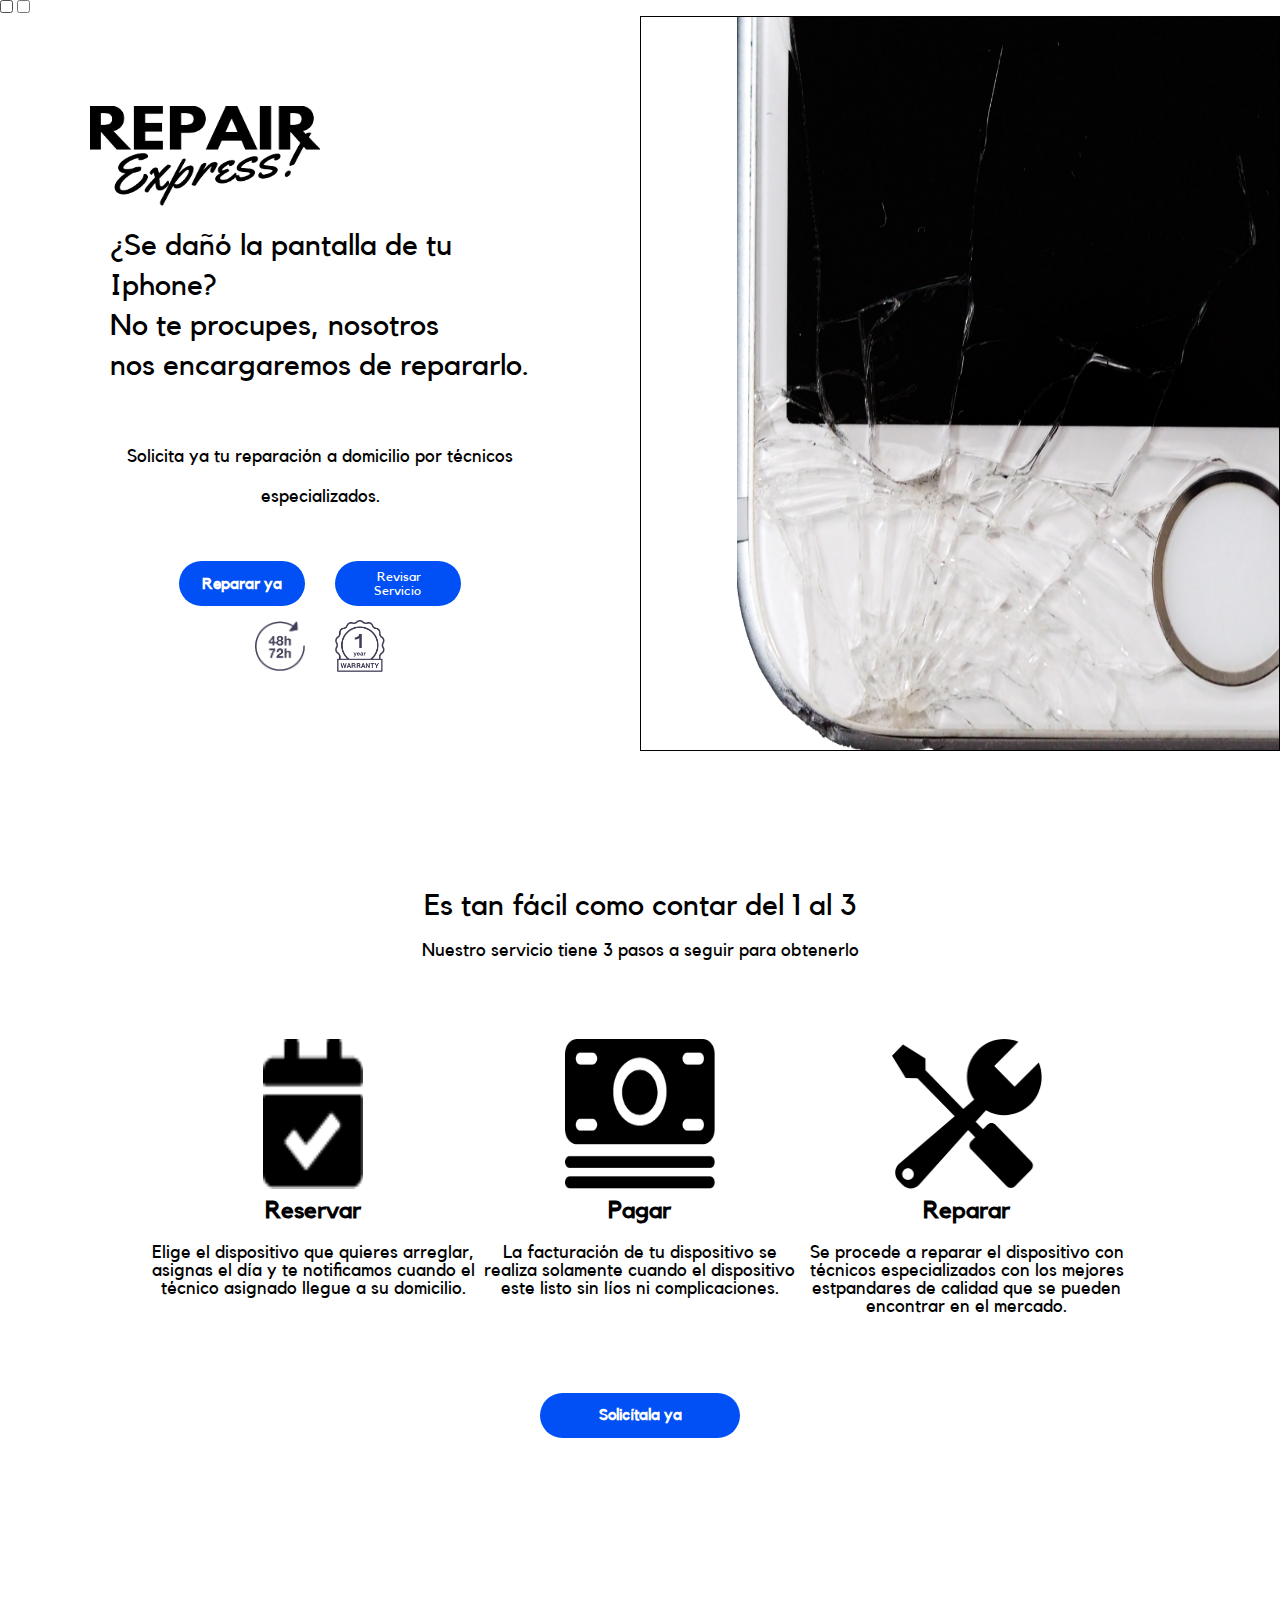
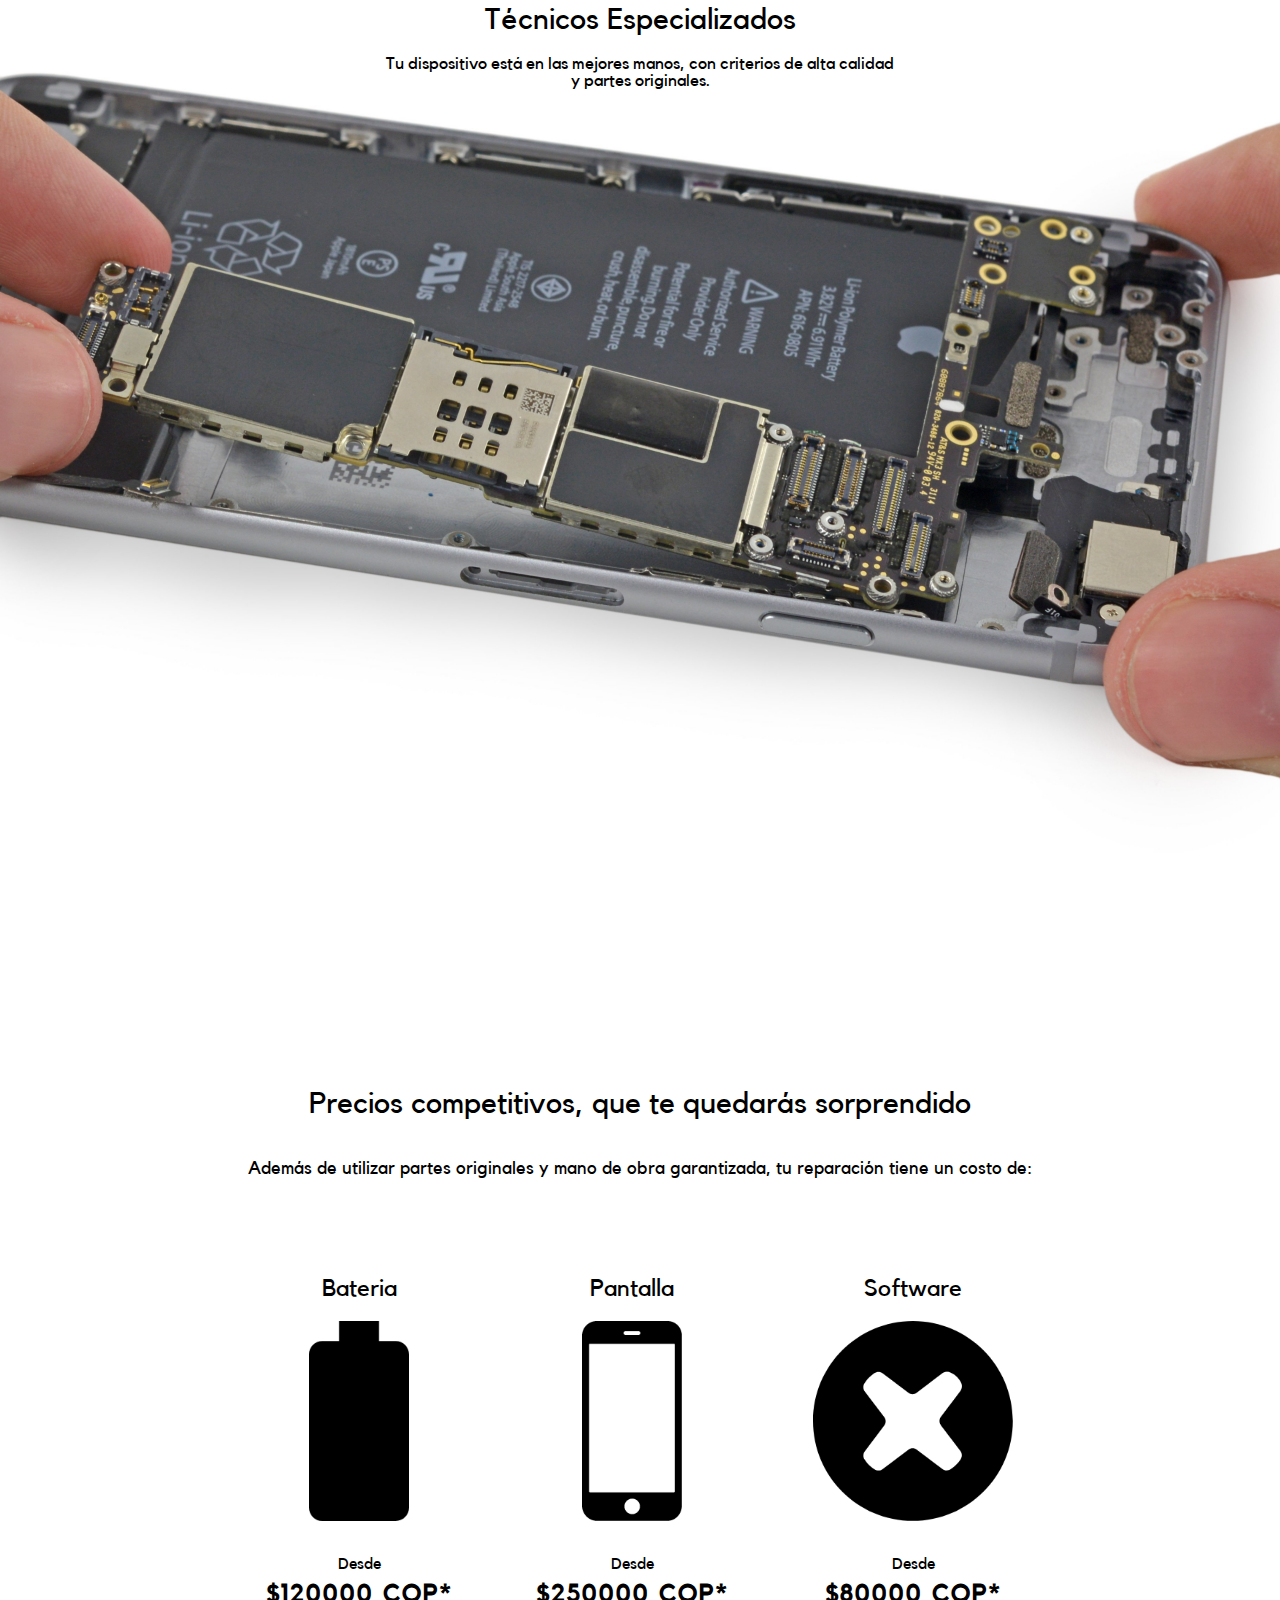
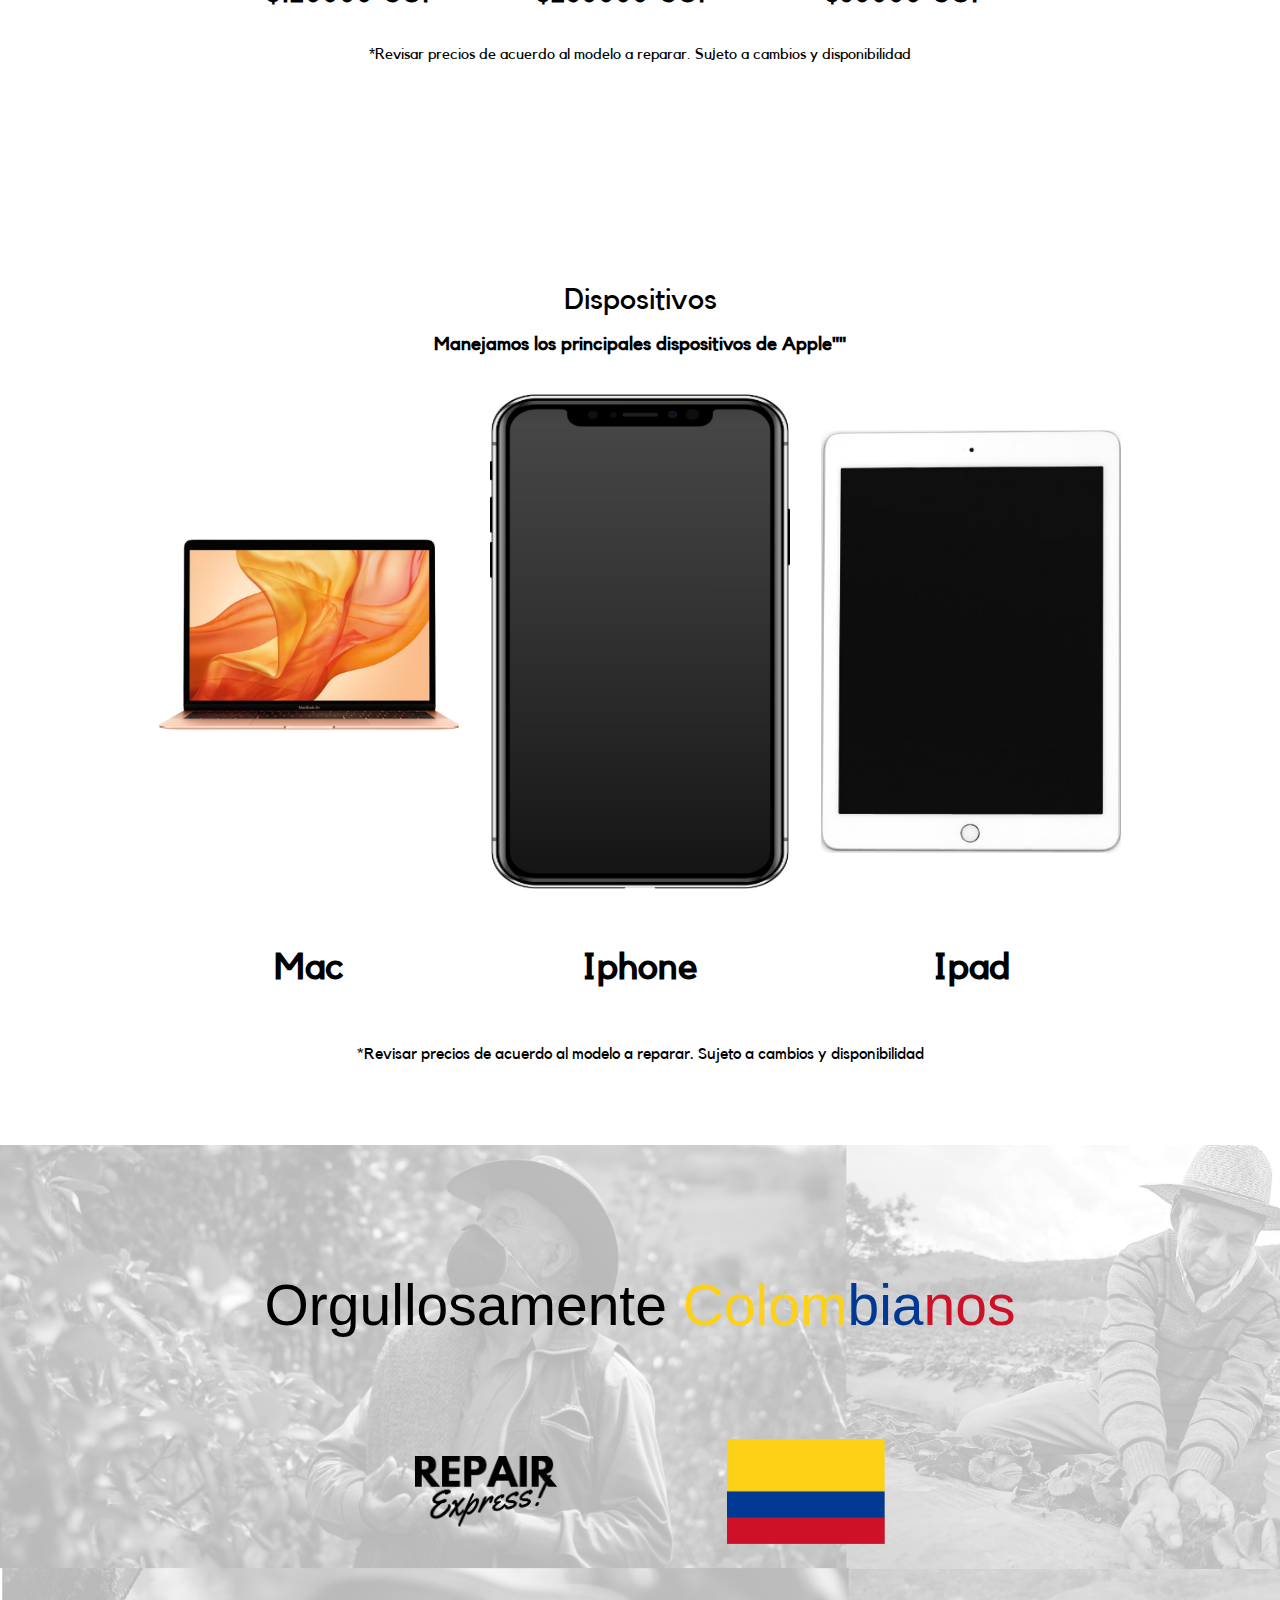
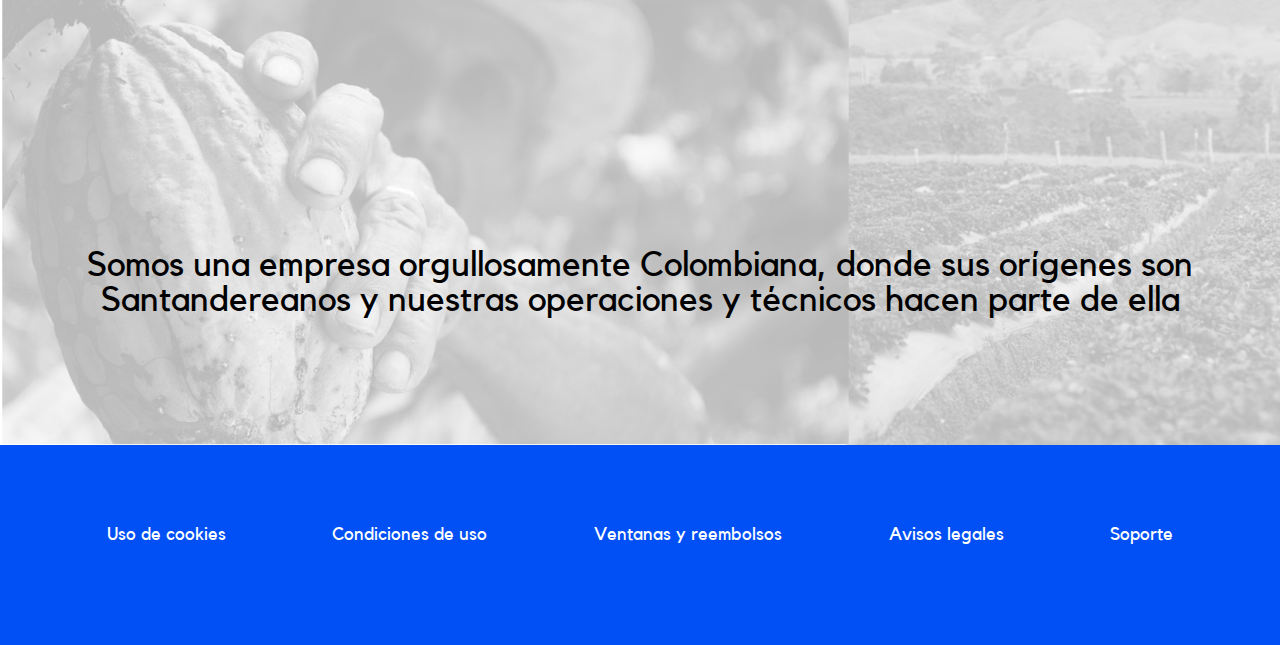
==== commit 2de551a1: "Update" ====
--- a/index.html
+++ b/index.html
@@ -1,86 +1,257 @@
-<!DOCTYPE html>
-<html lang="en">
-<head>
-    <meta charset="UTF-8">
-    <meta name="viewport" content="width=device-width, initial-scale=1.0">
-    <link rel="stylesheet" href="styles/styles.css">
-    <title>User Page</title>
-</head>
-<body>
-    <main class="main">
-        <header>
-            <a class="header-link" href="menu.html">Menú Principal</a>
-            <img class="header-img" src="images/RepairExpress_ResourcesStudents/LogoNegro.png" alt="Logo Repair Express!">
-            <a class="header-text" href="#">Repair Express ID</a>
-        </header>
-        <div class="bienvenida">
-            <div class="images">
-                <img class="pedro" src="images/RepairExpress_ResourcesStudents/Imagen 3.png" alt="Foto de Pedro">
-            </div>
-            <div class="texto">
-                <h2>Bienvenido, Pedro Felipe Gómez</h2>
-                <p>Aquí encontrarás todas las opciones que puedes hacer con tu Repair Express ID</p>
-            </div>
-        </div>
-        <article class="banner">
-            <div class="datos_personales">
-                <div class="img"><img src="images/RepairExpress_ResourcesStudents/arch-block-modern-home.png" alt=""></div>
-                <div class="textos">
-                    <h4>Cambiar Datos Personales</h4>
-                    <p>Cambia tus datos personales, colo lo es tu nombre, apellido <br> correo electrónico, entre otras cosas.</p>
-                    <button class="button"><a href="">Entrar</a></button>
-                </div>
-            </div>
-            <div class="datos_facturacion">
-                <div class="img"><img src="images/RepairExpress_ResourcesStudents/First-Bank-of-the-United-States-building copy.png" alt=""></div>
-                <div class="textos">
-                    <h4>Cambiar Datos de Facturación</h4>
-                    <p>Cambia tus datos de facturación, como lo es el <br> domicilio, número de contacto y tarjeta de <br> crédito o débito.</p>
-                    <button class="button"><a href="">Entrar</a></button>
-                </div>
-            </div>
-            <div class="servicio_actual">
-                <div class="titulo">
-                    <h2>Servicio Actual</h2>
-                </div>
-                <div class="mapa">
-                    <div class="img_mapa"><img src="images/RepairExpress_ResourcesStudents/8lGrg.png" alt=""></div>
-                    <div class="status">
-                        <div class="texto">
-                            <h6>Status</h6>
-                            <p>En camino hacia el domicilio</p>
-                        </div>
-                        <div class="boton_reportar">
-                            <button><a href="">Reportar</a></button>
-                        </div>
-                    </div>
-                    <div class="details">
-                        <div class="iphone_logo">
-                            <img src="images/RepairExpress_ResourcesStudents/510px-IPhone_X_vector.svg.png" alt="logo_iphone">
-                        </div>
-                        <div class="cita">
-                            <p class="pedido">1x Cambio de Pantalla iPhone X</p>
-                            <p class="fecha">Viernes Abril 23 del 2021 ,6:00 PM</p>
-                        </div>
-                    </div>
-                </div>
-                <div class="tecnico">
-                    <div class="tecnico_asignado">
-                        <h6>Técnico Asignado</h6>
-                    </div>
-                    <div class="datos_tecnico">
-                        <div class="photo"><img src="" alt=""></div>
-                        <div class="datos">
-                            <p class="nombre">Andrés Daniel Fernandez Cabrera</p>
-                            <p>Celular: +57 331 3397759</p>
-                        </div>
-                    </div>
-                </div>
-            </div>
-        </article>
-        <div class="baja">
-            <button><a href="">Darte de Baja</a></button>
-        </div>
-    </main>
-</body>
+<!DOCTYPE html>
+<html lang="en">
+<head>
+    <meta charset="UTF-8">
+    <meta name="viewport" content="width=device-width, initial-scale=1.0">
+    <link href='https://unpkg.com/boxicons@2.1.4/css/boxicons.min.css' rel='stylesheet'>
+    <link rel="stylesheet" href="css/index.css">
+    <link rel="stylesheet" href="styles/popups.css">
+    <title>Repair Express</title>
+</head>
+<body>
+    <!-- POP UP LOGIN -->
+    <input type="checkbox" id="btn-modal">
+    <div class="container-modal">
+        <div class="content-modal">
+            <div class="btn-cerrar">
+                <label for="btn-modal"><i class='bx bx-exit' style='color:#080808'  ></i></label>
+            </div>
+            <div class="logo-repair"><img src="img/LogoNegro.png" alt=""></div>
+            <div><h4>Por favor ingresa tu Repair Express ID</h3></div>
+            <div>
+                <form class="formulario" action="#" method="POST">
+                    <div class="form-group">
+                        <label for="number-id">Repair Express ID:</label>
+                        <input type="text" id="number-id" name="number-id" required>
+                    </div>
+                    <div class="form-group">
+                        <label for="pass">Contraseña:</label>
+                        <input type="password" id="pass" name="password" minlength="8" required />
+                    </div>
+                </form>
+            </div>
+            <div class="buttons">
+                <button><a href="#" class="ingresar">Ingresar</a></button>
+                <button class="boton-modal">
+                    <label for="btn-modal-singin">
+                        Registrarse
+                    </label>
+                </button>
+            </div>
+            <hr>
+            <div class="footer">
+                
+                <h6>También puedes utilizar</h6>
+                <div class="icons">
+                    <div><img src="img/Icon ionic-logo-google.svg" alt=""></div>
+                    <div><img src="img/Icon awesome-facebook.svg" alt=""></div>
+                    <div><img src="img/Icon metro-apple.svg" alt=""></div>
+                </div>
+            </div>
+            
+            
+
+        </div>
+    </div>
+
+    <!-- POP UP SINGIN -->
+    
+    <input type="checkbox" id="btn-modal-singin">
+    <div class="container-modal-singin">
+        <div class="content-modal">
+            <div class="btn-cerrar">
+                <label for="btn-modal-singin"><i class='bx bx-exit' style='color:#080808'  ></i></label>
+            </div>
+            <div class="logo-repair"><img src="img/LogoNegro.png" alt=""></div>
+            <div><h4>Por favor ingresa los siguientes datos personales</h3></div>
+            <div>
+                <form class="formulario" action="#" method="POST">
+                    <div class="form-group">
+                        <label for="number-id">Correo Electrónico (Este será tu Repair Express ID):</label>
+                        <input type="email" id="email-id" name="email-id" required>
+                    </div>
+                    <div class="form-group">
+                        <label for="pass">Contraseña:</label>
+                        <input type="password" id="pass" name="password" minlength="8" required />
+                    </div>
+                    <div class="form-group">
+                        <label for="pass">Repetir Contraseña:</label>
+                        <input type="password" id="pass-confir" name="password-confir" minlength="8" required />
+                    </div>
+                    <div class="form-group">
+                        <label for="fecha-nacimiento">Fecha de Nacimiento:</label>
+                        <input type="date" id="fecha-nacimiento" name="fecha_nacimiento" required>
+                    </div>
+                    <div class="form-group">
+                        <label for="direccion">Dirección:</label>
+                        <input type="text" id="direccion" name="direccion" required>
+                    </div>
+                </form>
+            </div>
+            <div class="buttons">
+                <button><a href="#pup" class="registrarse">Registrarse</a></button>
+            </div>
+        </div>
+    </div>
+    <main class="main">
+
+        <!--BANNER-->
+        <section id="home" class="home">
+            <article class="home_texto">
+                <div class="logo">
+                    <img src="img/LogoNegro.png" alt="">
+                </div>
+                <div class="presentacion">
+                    <p>¿Se dañó la pantalla de tu Iphone? <br> No te procupes, nosotros <br> nos encargaremos de repararlo.</p>
+                    <br>
+                    <p class="letra_pequeña">Solicita ya tu reparación a domicilio por técnicos especializados.</p>
+                </div>
+                <div class="home_hipervinculos">
+                    <div class="hip1">
+                        <button><a href="reservar.html">Reparar ya</a></button>
+                        <div class="icons"><img src="img/Imagen 1.png" alt="dd"></div>
+                    </div>
+                    <div class="hip2">
+                        <!-- <button><a href="login.html"></a></button> -->
+                        <button class="boton-modal">
+                            <label for="btn-modal">
+                                Revisar Servicio
+                            </label>
+                        </button>
+                        <div class="icons"><img src="img/Imagen 2.png" alt="dd"></div>
+                    </div>
+                </div>
+            </article>
+            <article class="home_image">
+                <div class="iphone_roto_container" >
+                    <div class="iphone_roto responsive-image">
+                        <img src="img/iPhoneTransparente.png" alt="Iphone Roto" class="iphone_roto">
+                    </div>
+                    
+                </div>
+            </article>
+        </section>
+
+        <!--SECCION 2-->
+        <section id="steps" class="steps">
+            <div class="texto">
+                <h2>Es tan fácil como contar del 1 al 3</h2>
+                <h5>Nuestro servicio tiene 3 pasos a seguir para obtenerlo</h5>
+            </div>
+            <article >
+                <div class="pasos">
+                    <div>
+                        <div class="img reservar">
+                            <img src="img/Icon awesome-calendar-check-1.png" alt="">
+                        </div>
+                        <h2>Reservar</h2>
+                        <p>Elige el dispositivo que quieres arreglar, asignas el día y te notificamos cuando el técnico asignado llegue a su domicilio.</p>
+                    </div>
+                    <div>
+                        <div class="img">
+                            <img src="img/Icon ionic-ios-cash.png" alt="">
+                        </div>
+                        <h2>Pagar</h2>
+                        <p>La facturación de tu dispositivo se realiza solamente cuando el dispositivo este listo sin líos ni complicaciones.</p>
+                    </div>
+                    <div>
+                        <div class="img">
+                            <img src="img/Icon metro-tools.png" alt="">
+                        </div>
+                        <h2>Reparar</h2>
+                        <p>Se procede a reparar el dispositivo con técnicos especializados con los mejores estpandares de calidad que se pueden encontrar en el mercado.</p>
+                    </div>
+                </div>
+                <div class="button">
+                    <button><a href="reservar.html">Solicítala ya</a></button>
+                </div>
+            </article>
+        </section>
+
+        <!--SECCION 3-->
+        <section id="movil" class="movil">
+            <div class="texto">
+                <h2>Técnicos Especializados</h2>
+                <p>Tu dispositivo está en las mejores manos, con criterios de alta calidad <br> y partes originales.</p>
+            </div>
+        </section>
+
+        <!--SECCION 4-->
+        <section id="precios" class="precios">
+            <div class="texto">
+                <h2>Precios competitivos, que te quedarás sorprendido</h2>
+                <h4>Además de utilizar partes originales y mano de obra garantizada, tu reparación tiene un costo de:</h4>
+            </div>
+            <article class="costos">
+                <div>
+                    <h2>Bateria</h2>
+                    <div class="costos-img"><img src="img/Icon ionic-md-battery-full.png" alt=""></div>
+                    <p class="desde">Desde</p>
+                    <h3>$120000 COP*</h3>
+                </div>
+                <div>
+                    <h2>Pantalla</h2>
+                    <div class="costos-img"><img src="img/Icon ionic-ios-phone-portrait.png" alt=""></div>
+                    <p class="desde">Desde</p>
+                    <h3>$250000 COP*</h3>
+                </div>
+                <div>
+                    <h2>Software</h2>
+                    <div class="costos-img"><img src="img/Icon simple-ifixit.png" alt=""></div>
+                    <p class="desde">Desde</p>
+                    <h3>$80000 COP*</h3>
+                </div>
+                
+            </article>
+            <p class="letra_pequeña">*Revisar precios de acuerdo al modelo a reparar. Sujeto a cambios y disponibilidad</p>
+        </section>
+
+        <!--SECCION 5-->
+        <section id="dispositivos" class="dispositivos">
+            <div class="texto">
+                <h2>Dispositivos</h2>
+                <h3>Manejamos los principales dispositivos de Apple""</h3>
+            </div>
+            <article class="mac_devices">
+                <div class="mac">
+                    <div class="device"><img src="img/refurb-macbook-air-gold-202002.png" alt=""></div>
+                    <h3>Mac</h3>
+                </div>
+                <div class="iphone">
+                    <div class="device"><img src="img/510px-IPhone_X_vector.svg.png" alt=""></div>
+                    <h3>Iphone</h3>
+                </div>
+                <div>
+                    <div class="device"><img src="img/520px-IPad_2017_tablet.png" alt=""></div>
+                    <h3>Ipad</h3>
+                </div>
+            </article>
+            <p class="letra_pequeña">*Revisar precios de acuerdo al modelo a reparar. Sujeto a cambios y disponibilidad</p>
+        </section>
+
+        <!--SECCION 6-->
+        <section id="flag" class="flag">
+            <div>
+                <h2>Orgullosamente <span class="yellow">Colom</span><span class="blue">bia</span><span class="red">nos</span></h2>
+            </div>
+            <div class="imagenes">
+                <div class="img"><img src="img/LogoNegro.png" alt=""></div>
+                <div class="img"><img src="img/Flag_of_Colombia.png" alt=""></div>
+            </div>
+            <div class="letra_pequeña">
+                <p>Somos una empresa orgullosamente Colombiana, donde sus orígenes son <br> Santandereanos y nuestras operaciones y técnicos hacen parte de ella</p>
+            </div>
+        </section>
+        <footer>
+            <ul>
+                <li>Uso de cookies</li>
+                <li>Condiciones de uso</li>
+                <li>Ventanas y reembolsos</li>
+                <li>Avisos legales</li>
+                <li>Soporte</li>
+            </ul>
+        </footer>
+    </main>
+    
+</body>
 </html>--- a/css/index.css
+++ b/css/index.css
@@ -0,0 +1,906 @@
+@font-face {
+    font-family: "kollet";
+    src: url(../font/Kollektif.ttf);
+}
+
+*{
+    margin: 0;
+    padding: 0;
+    box-sizing: border-box;
+    font-family: "kollet";
+    list-style: none;
+    text-decoration: none;
+}
+
+/* LOGIN */
+
+.boton-modal label{
+    /* padding: 10px 15px;
+    background-color: #5488a3; */
+    color: #fff;
+    /* border-radius: 4px; */
+    cursor: pointer;
+    transition: all 300ms ease;
+}
+
+/* .boton-modal label:hover{
+    background-color: #185E83;
+    color: #fff;
+} */
+
+.boton-modal label i:hover{
+    color: #fff;
+}
+
+#modal-login{
+    display: none;
+}
+
+.container-modal{
+    width: 100%;
+    height: 100vh;
+    position: fixed;
+    top: 0; left: 0;
+    background-color: rgba(47, 47, 47, 0.8);
+    backdrop-filter: blur(10px);
+    display: none;
+    justify-content: center;
+    align-items: center;
+    z-index: 100;
+}
+
+#btn-modal:checked ~ .container-modal{
+    display: flex;
+}
+
+.content-modal{
+    width: 500px;
+    max-width: 60%; /* Cambiado para que el pop-up no ocupe toda la pantalla */
+    max-height: 100%; /* Agregado para limitar la altura */
+    padding: 10px 30px;
+    background-color: #fff;
+    border-radius: 30px;
+    box-sizing: border-box;
+    overflow: auto;
+}
+
+.content-modal h4{
+    margin-bottom: 5px;
+    text-align: center;
+    font-size: 18px;
+    font-weight: lighter;
+}
+
+
+.content-modal .btn-cerrar{
+    width: 100%;
+    display: flex;
+    justify-content: flex-end;
+}
+
+.content-modal .btn-cerrar label,
+.btn-modal label{
+    padding: 8px 10px;
+    background-color: #ffffff;
+    color: #fff;
+    border-radius: 15px;
+    cursor: pointer;
+    transition: all 300ms ease;
+}
+
+.content-modal .btn-cerrar label:hover{
+    background-color: #f1f2f5;
+}
+
+.formulario {
+    display: grid;
+    gap: 10px;
+    max-width: 480px;
+    margin: 0 auto;
+    padding: 20px;
+    padding-top: 10px;
+    border-radius: 30x;
+    background-color: #ffffff;
+}
+
+.form-group {
+    display: flex;
+    flex-direction: column;
+    font-size: 13px;
+}
+
+.buttons{
+    display: flex;
+    justify-content: center;
+    align-items: center;
+}
+
+button a{
+    color: #fff;
+    text-decoration: none;
+    font-size: 16px
+}
+
+input,
+select{
+    padding: 12px;
+    border: 2px solid #ccc;
+    border-radius: 30px;
+}
+
+button {
+    width: 60%;
+    height: 45px;
+    padding: 0px 15px;
+    margin: 0px 15px;
+    cursor: pointer;
+    background-color: #0050f5;
+    color: white;
+    border: none;
+    border-radius: 30px;
+}
+
+button:hover {
+    background-color: #45a049;
+    /* Color del hover */
+}
+
+label{
+    margin: 5px 2px;
+}
+
+.footer{
+    margin: 10px;
+    display: flex;
+    flex-direction: column;
+    justify-content: center;
+    align-items: center;
+}
+
+hr{
+    margin-top: 20px;
+    border-color: #fbfffb;
+
+}
+
+.footer .icons{
+    display: flex;
+    flex-direction: row;
+    margin: 10px;
+    justify-content: space-between;
+}
+
+.footer .icons div{
+    height: 40px;
+    width: 40px;
+    border-radius: 50%;
+    text-align: center;
+
+    display: flex;
+    align-items: center;
+    justify-content: center;
+}
+
+.content-modal .logo-repair{
+    height: 80px;
+    display: flex;
+    flex-direction: column;
+    align-items: center;
+    justify-content: center;
+}
+
+.logo-repair img{
+    width: 180px;
+    overflow: hidden;
+}
+
+hr{
+    margin: 25px 20px;
+}
+
+h6{
+    font-size: 15px;
+    color: #999797;
+    font-weight: lighter;
+}
+
+.footer .icons div img{
+    width: 20px;
+}
+
+/* Agrega una clase para la animación de entrada */
+.container-modal.fade-in {
+    animation: fadeInModal 10s ease;
+}
+
+/* Define una clase para la animación */
+@keyframes fadeInModal {
+    0% {
+        opacity: 0;
+        transform: translateY(-10px);
+    }
+    100% {
+        opacity: 1;
+        transform: translateY(0);
+    }
+}
+
+/* Aplica la clase de animación cuando el checkbox está marcado */
+#btn-modal:checked ~ .container-modal {
+    display: flex;
+    animation: fadeInModal 0.5s ease;
+}
+
+/* SIGN IN */
+
+.boton-modal-singin label{
+    /* padding: 10px 15px;
+    background-color: #5488a3; */
+    color: #fff;
+    /* border-radius: 4px; */
+    cursor: pointer;
+    transition: all 300ms ease;
+}
+
+/* .boton-modal label:hover{
+    background-color: #185E83;
+    color: #fff;
+} */
+
+.boton-modal-singin label i:hover{
+    color: #fff;
+}
+
+#btn-modal-signin{
+    display: none;
+}
+
+.container-modal-singin{
+    width: 100%;
+    height: 100vh;
+    position: fixed;
+    top: 0; left: 0;
+    background-color: rgba(47, 47, 47, 0.8);
+    backdrop-filter: blur(10px);
+    display: none;
+    justify-content: center;
+    align-items: center;
+    z-index: 100;
+}
+
+#btn-modal-singin:checked ~ .container-modal-singin{
+    display: flex;
+}
+
+.content-modal{
+    width: 500px;
+    max-width: 60%; /* Cambiado para que el pop-up no ocupe toda la pantalla */
+    max-height: 100%; /* Agregado para limitar la altura */
+    padding: 10px 30px;
+    background-color: #fff;
+    border-radius: 30px;
+    box-sizing: border-box;
+    overflow: auto;
+}
+
+.content-modal h4{
+    margin-bottom: 5px;
+    text-align: center;
+    font-size: 18px;
+    font-weight: lighter;
+}
+
+
+.content-modal .btn-cerrar{
+    width: 100%;
+    display: flex;
+    justify-content: flex-end;
+}
+
+.content-modal .btn-modal-singin label,
+.btn-modal label{
+    padding: 8px 10px;
+    background-color: #ffffff;
+    color: #fff;
+    border-radius: 15px;
+    cursor: pointer;
+    transition: all 300ms ease;
+}
+
+.content-modal .btn-cerrar label:hover{
+    background-color: #f1f2f5;
+}
+
+.formulario {
+    display: grid;
+    gap: 10px;
+    max-width: 480px;
+    margin: 0 auto;
+    padding: 20px;
+    padding-top: 10px;
+    border-radius: 30x;
+    background-color: #ffffff;
+}
+
+.form-group {
+    display: flex;
+    flex-direction: column;
+    font-size: 13px;
+}
+
+.buttons{
+    display: flex;
+    justify-content: center;
+    align-items: center;
+}
+
+button a{
+    color: #fff;
+    text-decoration: none;
+    font-size: 16px
+}
+
+input,
+select{
+    padding: 12px;
+    border: 2px solid #ccc;
+    border-radius: 30px;
+}
+
+button {
+    width: 60%;
+    height: 45px;
+    padding: 0px 15px;
+    margin: 0px 15px;
+    cursor: pointer;
+    background-color: #0050f5;
+    color: white;
+    border: none;
+    border-radius: 30px;
+}
+
+button:hover {
+    background-color: #45a049;
+    /* Color del hover */
+}
+
+label{
+    margin: 5px 2px;
+}
+
+.footer{
+    margin: 10px;
+    display: flex;
+    flex-direction: column;
+    justify-content: center;
+    align-items: center;
+}
+
+hr{
+    margin-top: 20px;
+    border-color: #fbfffb;
+
+}
+
+.footer .icons{
+    display: flex;
+    flex-direction: row;
+    margin: 10px;
+    justify-content: space-between;
+}
+
+.footer .icons div{
+    height: 40px;
+    width: 40px;
+    border-radius: 50%;
+    text-align: center;
+
+    display: flex;
+    align-items: center;
+    justify-content: center;
+}
+
+.content-modal .logo-repair{
+    height: 80px;
+    display: flex;
+    flex-direction: column;
+    align-items: center;
+    justify-content: center;
+}
+
+.logo-repair img{
+    width: 180px;
+    overflow: hidden;
+}
+
+hr{
+    margin: 25px 20px;
+}
+
+h6{
+    font-size: 15px;
+    color: #999797;
+    font-weight: lighter;
+}
+
+.footer .icons div img{
+    width: 20px;
+}
+
+/* Agrega una clase para la animación de entrada */
+.container-modal-singin.fade-in {
+    animation: fadeInModal 10s ease;
+}
+
+/* Define una clase para la animación */
+@keyframes fadeInModal {
+    0% {
+        opacity: 0;
+        transform: translateY(-10px);
+    }
+    100% {
+        opacity: 1;
+        transform: translateY(0);
+    }
+}
+
+/* Aplica la clase de animación cuando el checkbox está marcado */
+#btn-modal-.singin:checked ~ .container-modal-singin {
+    display: flex;
+    animation: fadeInModal 0.5s ease;
+}
+
+
+.home {
+    margin-bottom: 65px;
+    height: 80vh;
+    display: grid;
+    grid-template-columns: 1fr 1fr; /* Divide en dos columnas de igual ancho */
+}
+
+/* Estilos para la segunda columna (imagen) */
+.home_image {
+    display: flex;
+    align-items: flex-end; /* Alinea la imagen en la parte inferior */
+    padding: 0 0px 20px 0; /* Añade padding a la derecha y abajo, ajusta según necesites */
+}
+
+/* Estilos para la imagen en la segunda columna */
+.iphone_roto_container {
+    border: 1px solid black;
+    width: 100%;
+    height: 100%;
+    display: flex;
+    justify-content: flex-end; /* Alinea la imagen a la derecha */
+    align-items: flex-start; /* Alinea la imagen en la parte inferior */
+    /* Agrega padding en la parte superior */
+}
+
+.iphone_roto.responsive-image {
+    position: relative;
+    width: 85%; /* Ajusta el tamaño de la imagen según lo necesites */
+    height: 100%;
+    padding-bottom: calc(100% * 0.8); /* Establece un padding-bottom proporcional para mantener la relación de aspecto */
+    overflow: hidden;
+}
+
+.iphone_roto.responsive-image img {
+    position: absolute;
+    top: 0;
+    right: 0; /* Alinea la imagen a la derecha */
+    width: 100%;
+    height: 100%;
+     /* Asegura que la imagen cubra todo el espacio */
+}
+
+.home_texto{
+    padding: 90px;
+}
+
+.presentacion{
+    margin: 20px;
+    font-size: 30px;
+    line-height: 40px;
+}
+
+.presentacion .letra_pequeña{
+    margin: 10px;
+    font-size: 18px;
+    text-align: center;
+}
+
+.home_hipervinculos{
+    display: grid;
+    grid-template-columns: 1fr 1fr;
+}
+
+.home_hipervinculos .hip1{
+    margin: 10px;
+    display: flex;
+    flex-direction: column;
+    justify-content: flex-end;
+    align-items: flex-end;
+}
+
+.home_hipervinculos .hip2{
+    margin: 10px;
+    display: flex;
+    flex-direction: column;
+    justify-content: flex-start;
+    align-items: flex-start;
+}
+
+button{
+    cursor: pointer;
+    background-color: #0050f5;
+    border: none;
+    border-radius: 30px;
+    width: 60%;
+    height: 45px;
+}
+
+.home_hipervinculos button{
+    padding: 0px 15px;
+    margin: 15px 5px;
+}
+
+a{
+    text-decoration: none;
+    color: #fff;
+    font-weight: 600;
+}
+
+ .icons{
+    height: 50px;
+    width: 50px;
+    border-radius: 50%;
+    text-align: center;
+    margin: auto 5px;
+    display: flex;
+    align-items: center;
+    justify-content: center;
+}
+
+.icons img{
+    width: 100%;
+}
+
+.home_texto .logo{
+    height: 100px;
+}
+
+.home_texto .logo img{
+    width: 50%;
+    height: 100%;
+}
+
+/* SECCION 2 ESTILOS */
+
+.steps{
+    padding: 50px;
+    display: flex;
+    flex-direction: column;
+    justify-content: center;
+    align-items: center;
+}
+
+.steps .pasos{
+    display: grid;
+    grid-template-columns: 1fr 1fr 1fr;
+}
+
+.pasos h2, .pasos p{
+    text-align: center;
+}
+
+.button{
+    height: 200px;
+    display: flex;
+    align-items: center;
+    justify-content: center;
+}
+
+.button button{
+    width: 200px;
+}
+
+.texto h2{
+    margin: 20px 0px;
+    text-align: center;
+}
+
+.texto h5{
+    text-align: center;
+    font-size: 18px;
+    font-weight: lighter;
+}
+
+.pasos h2{
+    margin-bottom: 20px;
+}
+
+.pasos p{
+    font-size: 18px;
+}
+
+.pasos .img{
+    margin-top: 40px;
+    margin-bottom: 10px;
+
+    height: 150px;
+    display: flex;
+    flex-direction: column;
+    align-items: center;
+}
+
+.pasos img{
+    height: 100%;
+    width: 150px;
+}
+
+.reservar img{
+    height: 100%;
+    width: 100px;
+}
+
+.pasos{
+    padding-left: 100px;
+    padding-right: 100px;
+}
+
+/* SECCION 3 */
+
+.movil{
+    height: 100vh;
+    background-image: url(/images/RepairExpress_ResourcesStudents/FZIyxxiPx6APvjtD.full.png);
+    background-size: cover;
+    background-repeat: no-repeat;
+}
+
+.movil .texto{
+    z-index: 100;
+    display: flex;
+    flex-direction: column;
+    align-items: center;
+    text-align: center;
+}
+
+.texto h2{
+    padding-top: 20px;
+    font-weight: lighter;
+    font-size: 30px;
+}
+
+.texto p{
+    font-size: 17px;
+}
+
+/* SECCION 4 */
+
+.precios{
+    height: 100vh;
+    display: flex;
+    flex-direction: column;
+    align-items: center;
+    justify-content: center;
+    text-align: center;
+
+    margin: 40px;
+}
+
+.precios div h2{
+    padding: 20px;
+    font-weight: lighter;
+}
+
+.precios div h4{
+    font-weight: lighter;
+    font-size: 18px;
+}
+
+
+.precios .costos{
+    margin: 40px;
+    width: 65vw;
+    display: flex;
+    flex-wrap: wrap;
+    justify-content: space-around;
+}
+
+.costos .costos-img{
+    height: 200px;
+}
+
+.costos-img img{
+    height: 100%;
+}
+
+.costos h3{
+    margin-top: 2px;
+    font-size: 25px;
+    letter-spacing: 2px;
+}
+
+.desde{
+    margin-top: 35px;
+    margin-bottom: 10px;
+}
+
+.texto{
+    margin-bottom: 40px;
+}
+
+.precios .letra_pequeña{
+    font-size: 15px;
+}
+/* SECCION 5 */
+
+.dispositivos{
+    height: 100vh;
+    display: flex;
+    flex-direction: column;
+    align-items: center;
+    text-align: center;
+}
+
+.mac_devices{
+    width: 80vw;
+    display: flex;
+    flex-direction: row;
+    flex-wrap: wrap;
+    align-items: center;
+    justify-content: space-evenly;
+}
+
+.mac_devices .device{
+    display: flex;
+    align-items: center;
+    height: 55vh;
+    width: 300px;
+}
+
+.device img{
+    width: 100%;
+}
+
+ .iphone .device img{
+    height: 100%;
+}
+
+
+.mac_devices h3{
+    margin: 60px;
+    font-size: 37px;
+}
+
+
+/* SECCION 6 */
+
+.flag{
+    height: 100vh;
+    background-image: url(/images/RepairExpress_ResourcesStudents/Campesinos.png);
+    background-size: cover;
+    background-repeat: no-repeat;
+}
+
+.flag{
+    display: flex;
+    flex-direction: column;
+    align-items: center;
+    justify-content: center;
+    text-align: center;
+}
+
+.flag h2{
+    font-size: 57px;
+    font-weight: 300;
+    font-family: 'Gill Sans', 'Gill Sans MT', Calibri, 'Trebuchet MS', sans-serif;
+}
+
+.flag span{
+    font-family: 'Gill Sans', 'Gill Sans MT', Calibri, 'Trebuchet MS', sans-serif;
+}
+
+.flag .letra_pequeña{
+    align-items: self-end;
+    font-size: 35px;
+    font-weight: lighter;
+    padding-top: 200px;
+    line-height: 35px;
+}
+
+.flag .imagenes{
+    height: 30%;
+    width: 50vw;
+    margin: 20px;
+    display: flex;
+    flex-direction: row;
+    align-items: center;
+    justify-content: center;
+}
+
+.imagenes img{
+    margin: 0px 10px;
+    padding: 0px 85px;
+    width: 100%;
+}
+
+.yellow{
+    color: #FCD116;
+}
+
+.red{
+    color: #CE1126;
+}
+
+.blue{
+    color: #003893;
+}
+
+
+/* FOOTER */
+
+footer{
+    
+    height: 200px;
+    background-color: #0050f5;
+}
+
+footer ul{
+    display: flex;
+    flex-direction: row;
+    justify-content: space-evenly;
+    align-items: center;
+    padding-top: 80px;
+    color: #fff;
+    font-size: 18px;
+    font-weight: lighter;
+}
+
+@media (max-width: 768px) {
+    .pasos{
+        display: grid;
+        flex-direction: column;
+    }
+
+
+    .iphone_roto.responsive-image {
+        width: 50%; /* Ocupa el ancho completo en pantallas pequeñas */
+        display: none;
+    }
+
+    /* Otros cambios según las necesidades de tu diseño */
+}
+
+/* Media query para pantallas de 768px o menos */
+@media (max-width: 768px) {
+    .home {
+        grid-template-columns: 1fr; /* Cambia a una sola columna en pantallas pequeñas */
+    }
+
+    .home_image {
+        display: none; /* Oculta la imagen en pantallas pequeñas */
+    }
+
+    .home_texto {
+        position: relative;
+        background-image: url('/images/RepairExpress_ResourcesStudents/iPhoneTransparente.png'); /* Ruta a la imagen del iPhone */
+        background-size: cover;
+        background-position: center;
+        background-repeat: no-repeat;
+    }
+
+    .home_texto::before {
+        content: "";
+        position: absolute;
+        top: 0;
+        left: 0;
+        width: 100%;
+        height: 100%;
+        background-color: rgba(0, 0, 0, 0.7); /* Cambia el valor de opacidad según prefieras */
+    }
+
+    .home_texto .logo {
+        display: none; /* Oculta el logo en pantallas pequeñas */
+    }
+}
